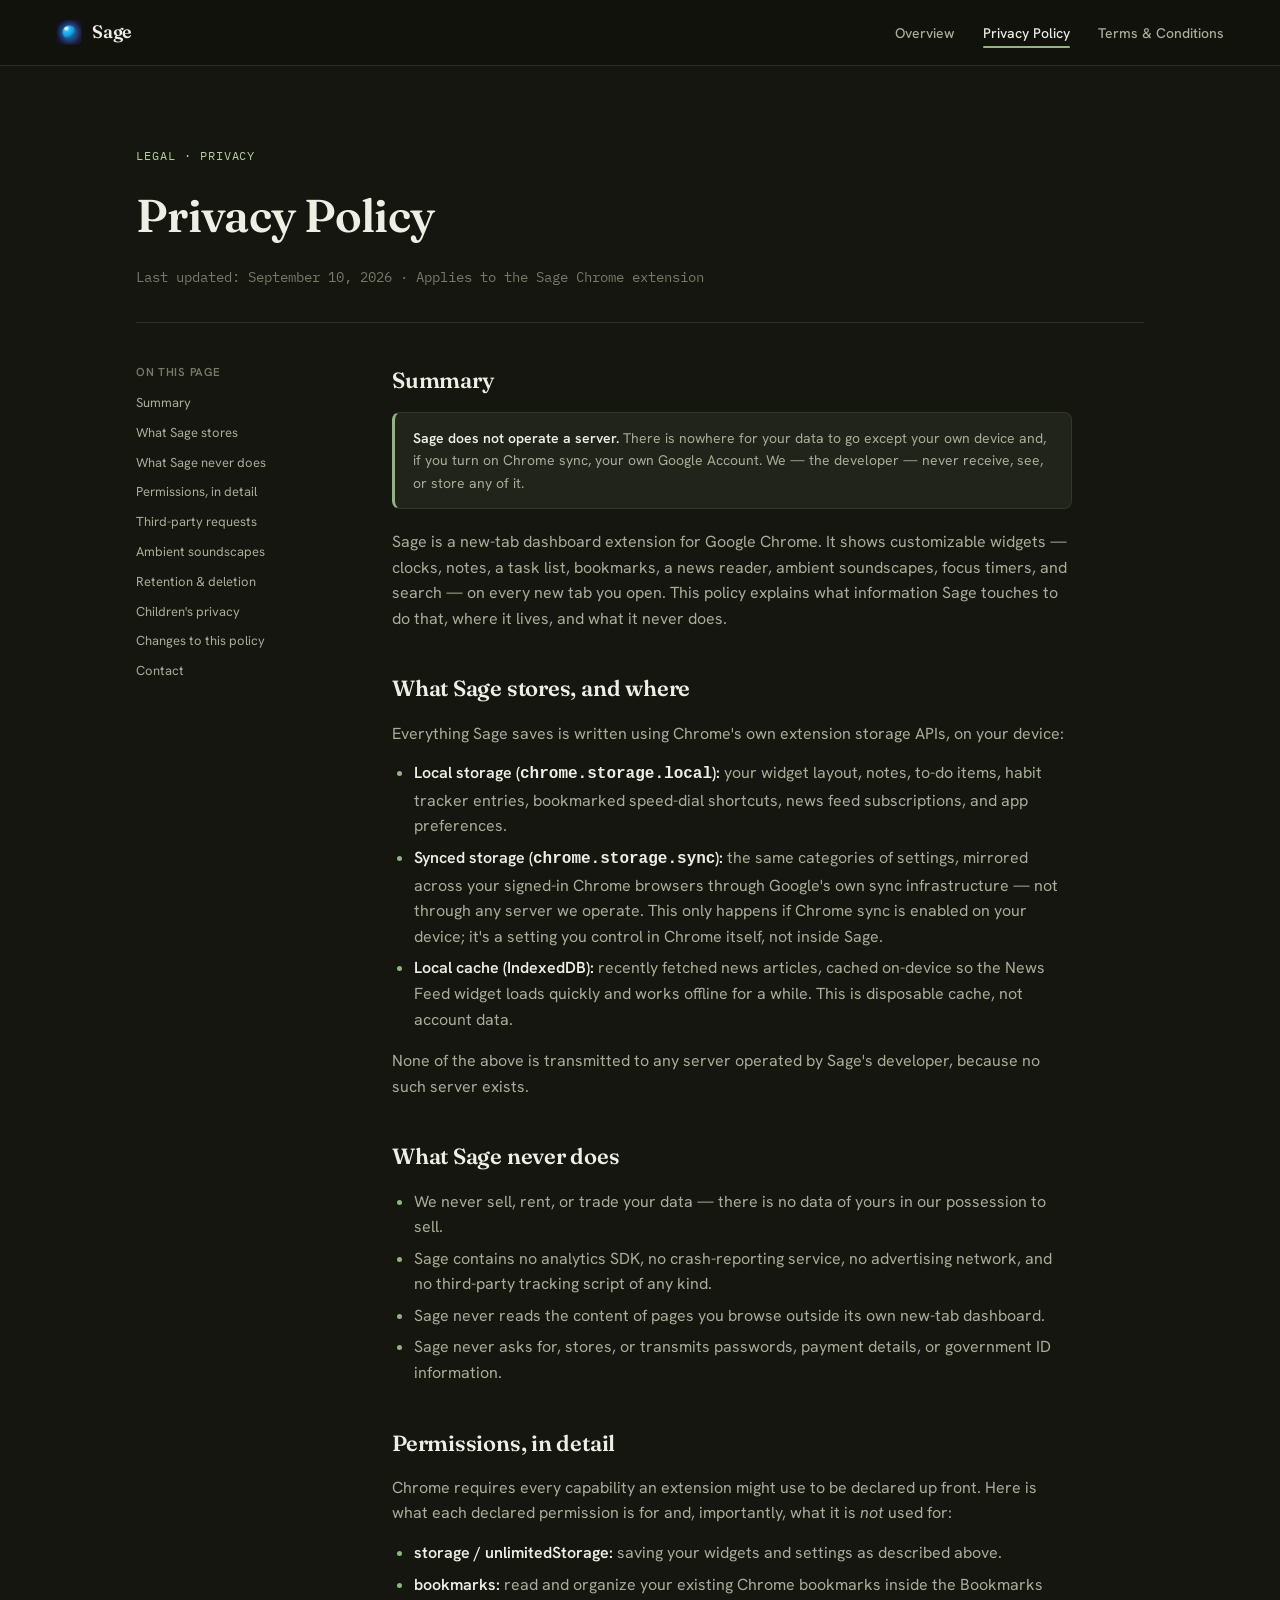
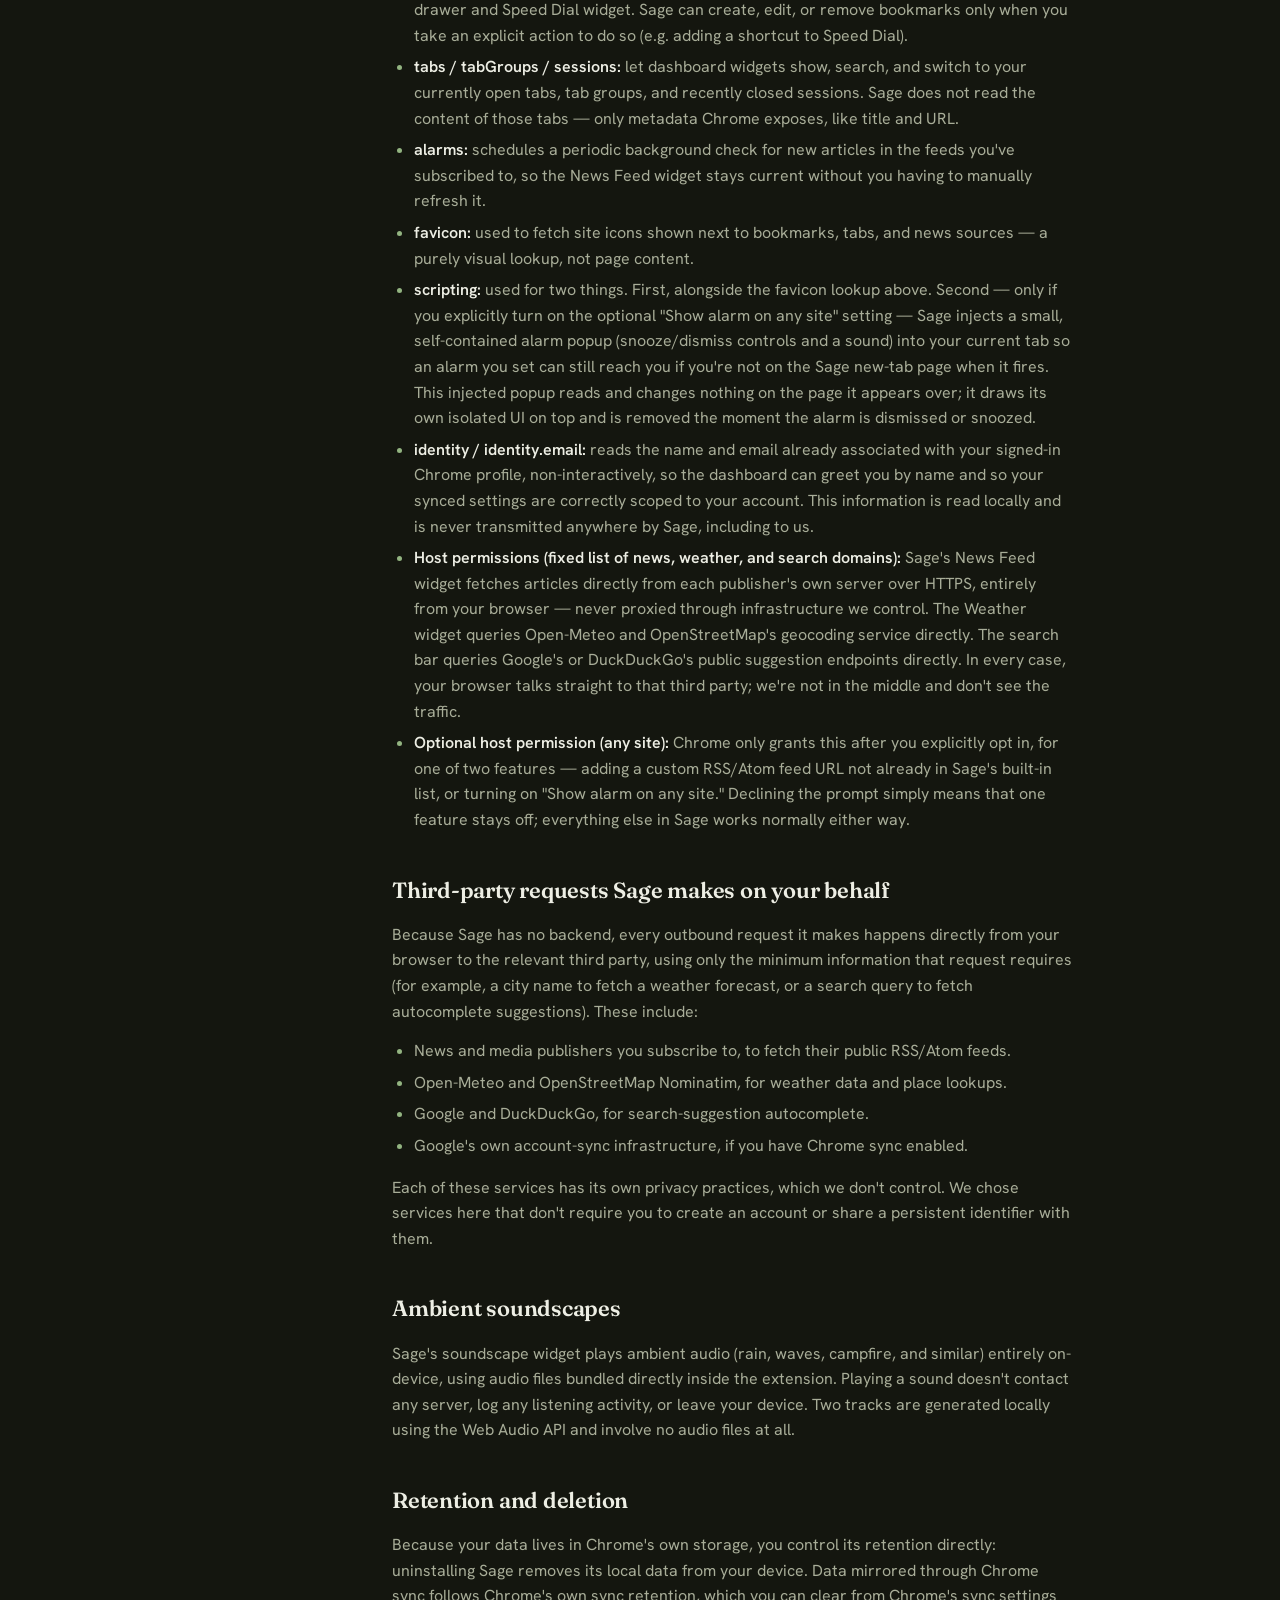
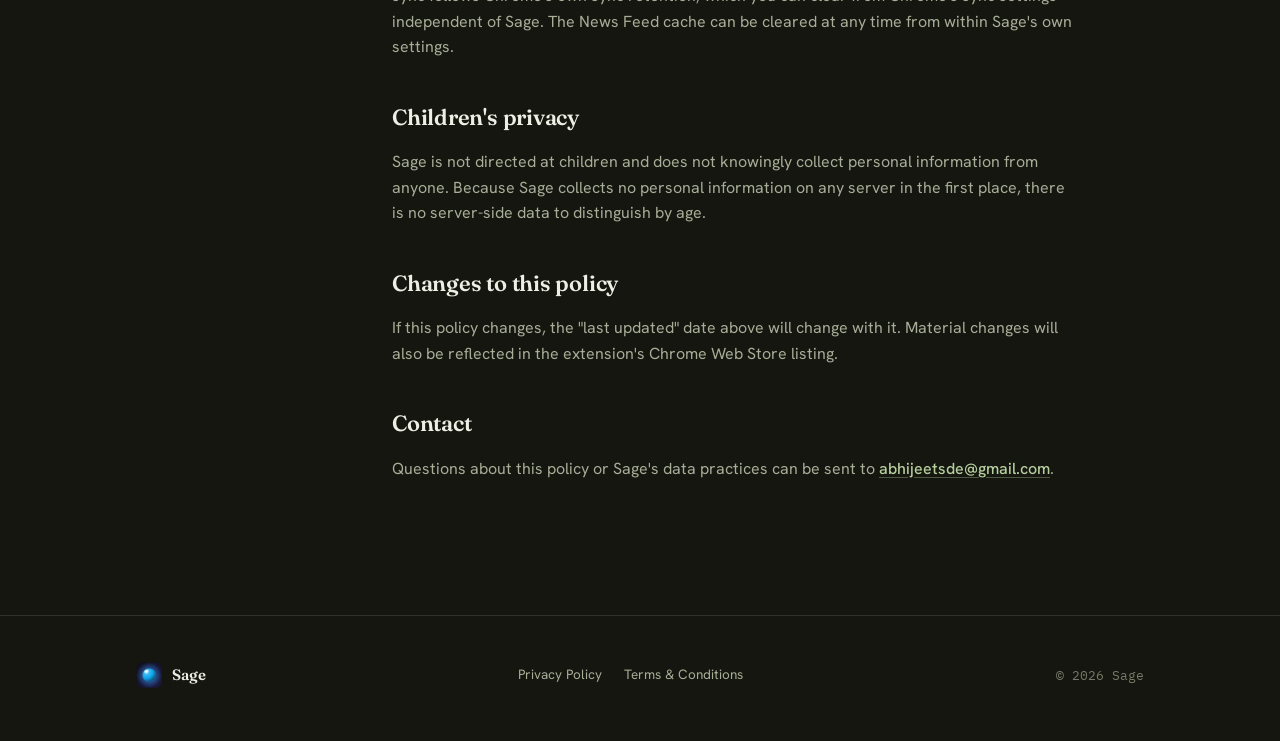
==== privacy-policy.html @ 886a5a94 "docs: finalize privacy policy, terms of service, and GitHub Pages deployment" ====
<!doctype html>
<html lang="en">
<head>
  <meta charset="UTF-8" />
  <meta name="viewport" content="width=device-width, initial-scale=1.0" />
  <title>Privacy Policy — Sage</title>
  <meta name="description" content="How the Sage Chrome extension handles data: what it stores, what it never sends anywhere, and why each permission exists." />
  <link rel="icon" href="assets/sage-icon.png" />
  <link rel="preconnect" href="https://fonts.googleapis.com" />
  <link rel="preconnect" href="https://fonts.gstatic.com" crossorigin />
  <link href="https://fonts.googleapis.com/css2?family=Fraunces:ital,wght@0,400..700;1,400..500&family=Hanken+Grotesk:wght@400;500;600;700&family=IBM+Plex+Mono:wght@400;500&display=swap" rel="stylesheet" />
  <link rel="stylesheet" href="assets/style.css" />
</head>
<body>

  <nav class="site-nav">
    <a class="brand" href="index.html">
      <img src="assets/sage-icon.png" alt="" />
      <span>Sage</span>
    </a>
    <ul class="nav-links">
      <li><a href="index.html">Overview</a></li>
      <li><a href="privacy-policy.html" aria-current="page">Privacy Policy</a></li>
      <li><a href="terms.html">Terms &amp; Conditions</a></li>
    </ul>
  </nav>

  <div class="wrap">
    <div class="article-head">
      <p class="kicker">Legal · Privacy</p>
      <h1>Privacy Policy</h1>
      <p class="meta">Last updated: September 10, 2026 · Applies to the Sage Chrome extension</p>
    </div>

    <div class="article-layout">
      <nav class="toc" aria-label="Table of contents">
        <h4>On this page</h4>
        <ol>
          <li><a href="#summary">Summary</a></li>
          <li><a href="#what-we-store">What Sage stores</a></li>
          <li><a href="#what-we-never-do">What Sage never does</a></li>
          <li><a href="#permissions">Permissions, in detail</a></li>
          <li><a href="#third-parties">Third-party requests</a></li>
          <li><a href="#soundscapes">Ambient soundscapes</a></li>
          <li><a href="#retention">Retention &amp; deletion</a></li>
          <li><a href="#children">Children's privacy</a></li>
          <li><a href="#changes">Changes to this policy</a></li>
          <li><a href="#contact">Contact</a></li>
        </ol>
      </nav>

      <article class="prose">
        <h2 id="summary">Summary</h2>
        <div class="callout">
          <strong>Sage does not operate a server.</strong> There is nowhere for your data to go except your own device and, if you turn on Chrome sync, your own Google Account. We — the developer — never receive, see, or store any of it.
        </div>
        <p>
          Sage is a new-tab dashboard extension for Google Chrome. It shows customizable
          widgets — clocks, notes, a task list, bookmarks, a news reader, ambient
          soundscapes, focus timers, and search — on every new tab you open. This
          policy explains what information Sage touches to do that, where it lives,
          and what it never does.
        </p>

        <h2 id="what-we-store">What Sage stores, and where</h2>
        <p>Everything Sage saves is written using Chrome's own extension storage APIs, on your device:</p>
        <ul>
          <li><strong>Local storage (<code>chrome.storage.local</code>):</strong> your widget layout, notes, to-do items, habit tracker entries, bookmarked speed-dial shortcuts, news feed subscriptions, and app preferences.</li>
          <li><strong>Synced storage (<code>chrome.storage.sync</code>):</strong> the same categories of settings, mirrored across your signed-in Chrome browsers through Google's own sync infrastructure — not through any server we operate. This only happens if Chrome sync is enabled on your device; it's a setting you control in Chrome itself, not inside Sage.</li>
          <li><strong>Local cache (IndexedDB):</strong> recently fetched news articles, cached on-device so the News Feed widget loads quickly and works offline for a while. This is disposable cache, not account data.</li>
        </ul>
        <p>None of the above is transmitted to any server operated by Sage's developer, because no such server exists.</p>

        <h2 id="what-we-never-do">What Sage never does</h2>
        <ul>
          <li>We never sell, rent, or trade your data — there is no data of yours in our possession to sell.</li>
          <li>Sage contains no analytics SDK, no crash-reporting service, no advertising network, and no third-party tracking script of any kind.</li>
          <li>Sage never reads the content of pages you browse outside its own new-tab dashboard.</li>
          <li>Sage never asks for, stores, or transmits passwords, payment details, or government ID information.</li>
        </ul>

        <h2 id="permissions">Permissions, in detail</h2>
        <p>Chrome requires every capability an extension might use to be declared up front. Here is what each declared permission is for and, importantly, what it is <em>not</em> used for:</p>
        <ul>
          <li><strong>storage / unlimitedStorage:</strong> saving your widgets and settings as described above.</li>
          <li><strong>bookmarks:</strong> read and organize your existing Chrome bookmarks inside the Bookmarks drawer and Speed Dial widget. Sage can create, edit, or remove bookmarks only when you take an explicit action to do so (e.g. adding a shortcut to Speed Dial).</li>
          <li><strong>tabs / tabGroups / sessions:</strong> let dashboard widgets show, search, and switch to your currently open tabs, tab groups, and recently closed sessions. Sage does not read the content of those tabs — only metadata Chrome exposes, like title and URL.</li>
          <li><strong>alarms:</strong> schedules a periodic background check for new articles in the feeds you've subscribed to, so the News Feed widget stays current without you having to manually refresh it.</li>
          <li><strong>favicon:</strong> used to fetch site icons shown next to bookmarks, tabs, and news sources — a purely visual lookup, not page content.</li>
          <li><strong>scripting:</strong> used for two things. First, alongside the favicon lookup above. Second — only if you explicitly turn on the optional "Show alarm on any site" setting — Sage injects a small, self-contained alarm popup (snooze/dismiss controls and a sound) into your current tab so an alarm you set can still reach you if you're not on the Sage new-tab page when it fires. This injected popup reads and changes nothing on the page it appears over; it draws its own isolated UI on top and is removed the moment the alarm is dismissed or snoozed.</li>
          <li>
            <strong>identity / identity.email:</strong> reads the name and email already associated with your signed-in Chrome profile, non-interactively, so the dashboard can greet you by name and so your synced settings are correctly scoped to your account. This information is read locally and is never transmitted anywhere by Sage, including to us.
          </li>
          <li>
            <strong>Host permissions (fixed list of news, weather, and search domains):</strong> Sage's News Feed widget fetches articles directly from each publisher's own server over HTTPS, entirely from your browser — never proxied through infrastructure we control. The Weather widget queries Open-Meteo and OpenStreetMap's geocoding service directly. The search bar queries Google's or DuckDuckGo's public suggestion endpoints directly. In every case, your browser talks straight to that third party; we're not in the middle and don't see the traffic.
          </li>
          <li>
            <strong>Optional host permission (any site):</strong> Chrome only grants this after you explicitly opt in, for one of two features — adding a custom RSS/Atom feed URL not already in Sage's built-in list, or turning on "Show alarm on any site." Declining the prompt simply means that one feature stays off; everything else in Sage works normally either way.
          </li>
        </ul>

        <h2 id="third-parties">Third-party requests Sage makes on your behalf</h2>
        <p>Because Sage has no backend, every outbound request it makes happens directly from your browser to the relevant third party, using only the minimum information that request requires (for example, a city name to fetch a weather forecast, or a search query to fetch autocomplete suggestions). These include:</p>
        <ul>
          <li>News and media publishers you subscribe to, to fetch their public RSS/Atom feeds.</li>
          <li>Open-Meteo and OpenStreetMap Nominatim, for weather data and place lookups.</li>
          <li>Google and DuckDuckGo, for search-suggestion autocomplete.</li>
          <li>Google's own account-sync infrastructure, if you have Chrome sync enabled.</li>
        </ul>
        <p>Each of these services has its own privacy practices, which we don't control. We chose services here that don't require you to create an account or share a persistent identifier with them.</p>

        <h2 id="soundscapes">Ambient soundscapes</h2>
        <p>
          Sage's soundscape widget plays ambient audio (rain, waves, campfire, and similar) entirely on-device, using audio files bundled directly inside the extension. Playing a sound doesn't contact any server, log any listening activity, or leave your device. Two tracks are generated locally using the Web Audio API and involve no audio files at all.
        </p>

        <h2 id="retention">Retention and deletion</h2>
        <p>
          Because your data lives in Chrome's own storage, you control its retention directly: uninstalling Sage removes its local data from your device. Data mirrored through Chrome sync follows Chrome's own sync retention, which you can clear from Chrome's sync settings independent of Sage. The News Feed cache can be cleared at any time from within Sage's own settings.
        </p>

        <h2 id="children">Children's privacy</h2>
        <p>
          Sage is not directed at children and does not knowingly collect personal information from anyone. Because Sage collects no personal information on any server in the first place, there is no server-side data to distinguish by age.
        </p>

        <h2 id="changes">Changes to this policy</h2>
        <p>
          If this policy changes, the "last updated" date above will change with it. Material changes will also be reflected in the extension's Chrome Web Store listing.
        </p>

        <h2 id="contact">Contact</h2>
        <p>
          Questions about this policy or Sage's data practices can be sent to
          <a href="mailto:abhijeetsde@gmail.com">abhijeetsde@gmail.com</a>.
        </p>
      </article>
    </div>
  </div>

  <footer>
    <div class="wrap footer-inner">
      <a class="brand" href="index.html">
        <img src="assets/sage-icon.png" alt="" />
        <span>Sage</span>
      </a>
      <ul class="foot-links">
        <li><a href="privacy-policy.html">Privacy Policy</a></li>
        <li><a href="terms.html">Terms &amp; Conditions</a></li>
      </ul>
      <p class="copyright">© 2026 Sage</p>
    </div>
  </footer>
</body>
</html>
---- assets/style.css ----
/* ============================================================
   Sage — public site (policy pages + landing)
   Palette is literal: sage green against a warm, near-black
   ground. Everything else is derived from these tokens.
   ============================================================ */

:root {
  --bg: #14160f;
  --bg-raised: #1b1e15;
  --surface: #20241a;
  --surface-border: rgba(232, 236, 220, 0.09);
  --hairline: rgba(232, 236, 220, 0.12);

  --text: #edeee4;
  --text-dim: #a8ad98;
  --text-faint: #767a68;

  --sage: #93b481;
  --sage-strong: #b7cf9f;
  --sage-deep: #5f7d51;
  --sage-glow: rgba(147, 180, 129, 0.28);

  --radius-sm: 8px;
  --radius-md: 14px;
  --radius-lg: 22px;

  --font-display: "Fraunces", "Iowan Old Style", ui-serif, Georgia, serif;
  --font-body: "Hanken Grotesk", "Segoe UI", system-ui, -apple-system, sans-serif;
  --font-mono: "IBM Plex Mono", ui-monospace, "SFMono-Regular", Menlo, monospace;

  color-scheme: dark;
}

* {
  box-sizing: border-box;
}

html {
  scroll-behavior: smooth;
}

@media (prefers-reduced-motion: reduce) {
  html {
    scroll-behavior: auto;
  }
  *,
  *::before,
  *::after {
    animation-duration: 0.001ms !important;
    animation-iteration-count: 1 !important;
    transition-duration: 0.001ms !important;
  }
}

body {
  margin: 0;
  background: var(--bg);
  color: var(--text);
  font-family: var(--font-body);
  font-size: 16px;
  line-height: 1.6;
  -webkit-font-smoothing: antialiased;
}

::selection {
  background: var(--sage-glow);
  color: var(--text);
}

a {
  color: var(--sage-strong);
  text-decoration-color: rgba(183, 207, 159, 0.35);
  text-underline-offset: 3px;
}
a:hover {
  color: var(--sage-strong);
  text-decoration-color: var(--sage-strong);
}
a:focus-visible,
button:focus-visible {
  outline: 2px solid var(--sage);
  outline-offset: 3px;
  border-radius: 4px;
}

img {
  max-width: 100%;
}

/* ---------- layout shell ---------- */

.wrap {
  max-width: 1120px;
  margin: 0 auto;
  padding: 0 clamp(20px, 5vw, 56px);
}

.site-nav {
  position: sticky;
  top: 0;
  z-index: 40;
  display: flex;
  align-items: center;
  justify-content: space-between;
  padding: 18px clamp(20px, 5vw, 56px);
  background: rgba(17, 19, 13, 0.94);
  backdrop-filter: blur(14px);
  -webkit-backdrop-filter: blur(14px);
  border-bottom: 1px solid var(--hairline);
}

.brand {
  display: flex;
  align-items: center;
  gap: 10px;
  text-decoration: none;
  color: var(--text);
}
.brand img {
  width: 26px;
  height: 26px;
  border-radius: 7px;
  display: block;
}
.brand span {
  font-family: var(--font-display);
  font-weight: 600;
  font-size: 18px;
  letter-spacing: -0.01em;
}

.nav-links {
  display: flex;
  align-items: center;
  gap: clamp(14px, 3vw, 28px);
  list-style: none;
  margin: 0;
  padding: 0;
}
.nav-links a {
  color: var(--text-dim);
  font-size: 14px;
  font-weight: 500;
  text-decoration: none;
}
.nav-links a:hover,
.nav-links a[aria-current="page"] {
  color: var(--text);
}
.nav-links a[aria-current="page"] {
  position: relative;
}
.nav-links a[aria-current="page"]::after {
  content: "";
  position: absolute;
  left: 0;
  right: 0;
  bottom: -6px;
  height: 2px;
  background: var(--sage);
  border-radius: 2px;
}

/* ---------- hero ---------- */

.hero {
  position: relative;
  overflow: hidden;
  padding: clamp(64px, 12vw, 128px) 0 clamp(48px, 8vw, 88px);
  text-align: center;
}

#hero-canvas {
  position: absolute;
  inset: 0;
  width: 100%;
  height: 100%;
  z-index: 0;
  opacity: 0.8;
}

.hero-content {
  position: relative;
  z-index: 1;
}

.eyebrow {
  display: inline-flex;
  align-items: center;
  gap: 8px;
  font-family: var(--font-mono);
  font-size: 12px;
  letter-spacing: 0.08em;
  text-transform: uppercase;
  color: var(--sage-strong);
  background: rgba(147, 180, 129, 0.1);
  border: 1px solid rgba(147, 180, 129, 0.25);
  padding: 6px 14px;
  border-radius: 999px;
  margin-bottom: 28px;
}

.hero h1 {
  font-family: var(--font-display);
  font-weight: 600;
  font-size: clamp(38px, 6vw, 64px);
  line-height: 1.06;
  letter-spacing: -0.015em;
  margin: 0 0 20px;
  text-wrap: balance;
}
.hero h1 em {
  font-style: italic;
  font-weight: 400;
  color: var(--sage-strong);
}

.hero p.lede {
  max-width: 560px;
  margin: 0 auto 36px;
  color: var(--text-dim);
  font-size: clamp(16px, 2vw, 19px);
  text-wrap: balance;
}

.hero-actions {
  display: flex;
  align-items: center;
  justify-content: center;
  gap: 12px;
  flex-wrap: wrap;
}

.btn {
  display: inline-flex;
  align-items: center;
  gap: 8px;
  padding: 12px 22px;
  border-radius: 999px;
  font-size: 14.5px;
  font-weight: 600;
  text-decoration: none;
  border: 1px solid transparent;
  cursor: pointer;
  transition: transform 0.15s cubic-bezier(0.2, 0, 0, 1), background 0.15s ease, border-color 0.15s ease;
}
.btn:active {
  transform: scale(0.96);
}
.btn-primary {
  background: var(--sage);
  color: #131a0e;
  box-shadow: 0 0 0 1px rgba(147, 180, 129, 0.4), 0 12px 28px -12px var(--sage-glow);
}
.btn-primary:hover {
  background: var(--sage-strong);
}
.btn-ghost {
  background: rgba(237, 238, 228, 0.04);
  border-color: var(--surface-border);
  color: var(--text);
}
.btn-ghost:hover {
  background: rgba(237, 238, 228, 0.08);
  border-color: var(--hairline);
}

/* ---------- data-practices strip ---------- */

.practice-grid {
  display: grid;
  grid-template-columns: repeat(3, 1fr);
  gap: 1px;
  background: var(--hairline);
  border: 1px solid var(--hairline);
  border-radius: var(--radius-lg);
  overflow: hidden;
  margin: 0 0 clamp(56px, 8vw, 96px);
}
@media (max-width: 720px) {
  .practice-grid {
    grid-template-columns: 1fr;
  }
}
.practice-cell {
  background: var(--bg-raised);
  padding: 26px 24px;
}
.practice-cell .glyph {
  width: 34px;
  height: 34px;
  border-radius: 10px;
  background: rgba(147, 180, 129, 0.12);
  color: var(--sage-strong);
  display: flex;
  align-items: center;
  justify-content: center;
  margin-bottom: 16px;
}
.practice-cell h3 {
  font-family: var(--font-display);
  font-weight: 600;
  font-size: 17px;
  margin: 0 0 6px;
}
.practice-cell p {
  margin: 0;
  color: var(--text-dim);
  font-size: 13.5px;
  line-height: 1.55;
}

/* ---------- section shell (index sections) ---------- */

.section {
  padding: clamp(40px, 6vw, 72px) 0;
  border-top: 1px solid var(--hairline);
}
.section-head {
  max-width: 620px;
  margin: 0 0 32px;
}
.section-head .kicker {
  font-family: var(--font-mono);
  font-size: 12px;
  letter-spacing: 0.08em;
  text-transform: uppercase;
  color: var(--text-faint);
  margin: 0 0 10px;
}
.section-head h2 {
  font-family: var(--font-display);
  font-weight: 600;
  font-size: clamp(24px, 3.4vw, 32px);
  margin: 0 0 10px;
  letter-spacing: -0.01em;
}
.section-head p {
  color: var(--text-dim);
  margin: 0;
}

.perm-list {
  display: grid;
  gap: 1px;
  background: var(--hairline);
  border: 1px solid var(--hairline);
  border-radius: var(--radius-md);
  overflow: hidden;
}
.perm-row {
  background: var(--surface);
  padding: 16px 20px;
  display: grid;
  grid-template-columns: 160px 1fr;
  gap: 18px;
  align-items: baseline;
}
@media (max-width: 640px) {
  .perm-row {
    grid-template-columns: 1fr;
    gap: 4px;
  }
}
.perm-row code {
  font-family: var(--font-mono);
  font-size: 12.5px;
  color: var(--sage-strong);
}
.perm-row p {
  margin: 0;
  color: var(--text-dim);
  font-size: 14px;
  line-height: 1.55;
}

/* ---------- article (policy pages) ---------- */

.article-head {
  padding: clamp(48px, 8vw, 80px) 0 20px;
  border-bottom: 1px solid var(--hairline);
  margin-bottom: 40px;
}
.article-head .kicker {
  font-family: var(--font-mono);
  font-size: 12px;
  letter-spacing: 0.08em;
  text-transform: uppercase;
  color: var(--sage-strong);
  margin: 0 0 14px;
}
.article-head h1 {
  font-family: var(--font-display);
  font-weight: 600;
  font-size: clamp(32px, 5vw, 46px);
  letter-spacing: -0.015em;
  margin: 0 0 14px;
  text-wrap: balance;
}
.article-head .meta {
  color: var(--text-faint);
  font-size: 13.5px;
  font-family: var(--font-mono);
}

.article-layout {
  display: grid;
  grid-template-columns: 200px minmax(0, 680px);
  gap: 56px;
  padding-bottom: clamp(64px, 10vw, 120px);
}
@media (max-width: 860px) {
  .article-layout {
    grid-template-columns: 1fr;
    gap: 28px;
  }
}

.toc {
  position: sticky;
  top: 90px;
  align-self: start;
  font-size: 13px;
}
.toc h4 {
  margin: 0 0 12px;
  color: var(--text-faint);
  font-size: 11.5px;
  letter-spacing: 0.06em;
  text-transform: uppercase;
  font-weight: 600;
}
.toc ol {
  list-style: none;
  margin: 0;
  padding: 0;
  display: flex;
  flex-direction: column;
  gap: 9px;
}
.toc a {
  color: var(--text-dim);
  text-decoration: none;
}
.toc a:hover {
  color: var(--text);
}

article.prose h2 {
  font-family: var(--font-display);
  font-weight: 600;
  font-size: 22px;
  margin: 40px 0 14px;
  letter-spacing: -0.01em;
  scroll-margin-top: 90px;
}
article.prose h2:first-child {
  margin-top: 0;
}
article.prose h3 {
  font-size: 16px;
  font-weight: 700;
  margin: 24px 0 8px;
  color: var(--text);
}
article.prose p {
  color: var(--text-dim);
  margin: 0 0 14px;
}
article.prose ul,
article.prose ol {
  color: var(--text-dim);
  margin: 0 0 16px;
  padding-left: 22px;
}
article.prose li {
  margin-bottom: 6px;
}
article.prose li::marker {
  color: var(--sage);
}
article.prose strong {
  color: var(--text);
  font-weight: 600;
}
article.prose a {
  font-weight: 500;
}
.placeholder {
  background: rgba(233, 179, 108, 0.1);
  border: 1px dashed rgba(233, 179, 108, 0.45);
  color: #e9b36c;
  padding: 1px 6px;
  border-radius: 5px;
  font-family: var(--font-mono);
  font-size: 0.86em;
  white-space: nowrap;
}
.callout {
  background: var(--surface);
  border: 1px solid var(--surface-border);
  border-left: 3px solid var(--sage);
  border-radius: var(--radius-sm);
  padding: 14px 18px;
  margin: 0 0 20px;
  color: var(--text-dim);
  font-size: 14px;
}
.callout strong {
  color: var(--text);
}

/* ---------- footer ---------- */

footer {
  border-top: 1px solid var(--hairline);
  padding: 36px 0 48px;
}
.footer-inner {
  display: flex;
  align-items: center;
  justify-content: space-between;
  flex-wrap: wrap;
  gap: 16px;
}
.footer-inner .brand span {
  font-size: 15px;
}
footer .foot-links {
  display: flex;
  gap: 22px;
  list-style: none;
  margin: 0;
  padding: 0;
  font-size: 13.5px;
}
footer .foot-links a {
  color: var(--text-dim);
  text-decoration: none;
}
footer .foot-links a:hover {
  color: var(--text);
}
footer .copyright {
  color: var(--text-faint);
  font-size: 12.5px;
  font-family: var(--font-mono);
}
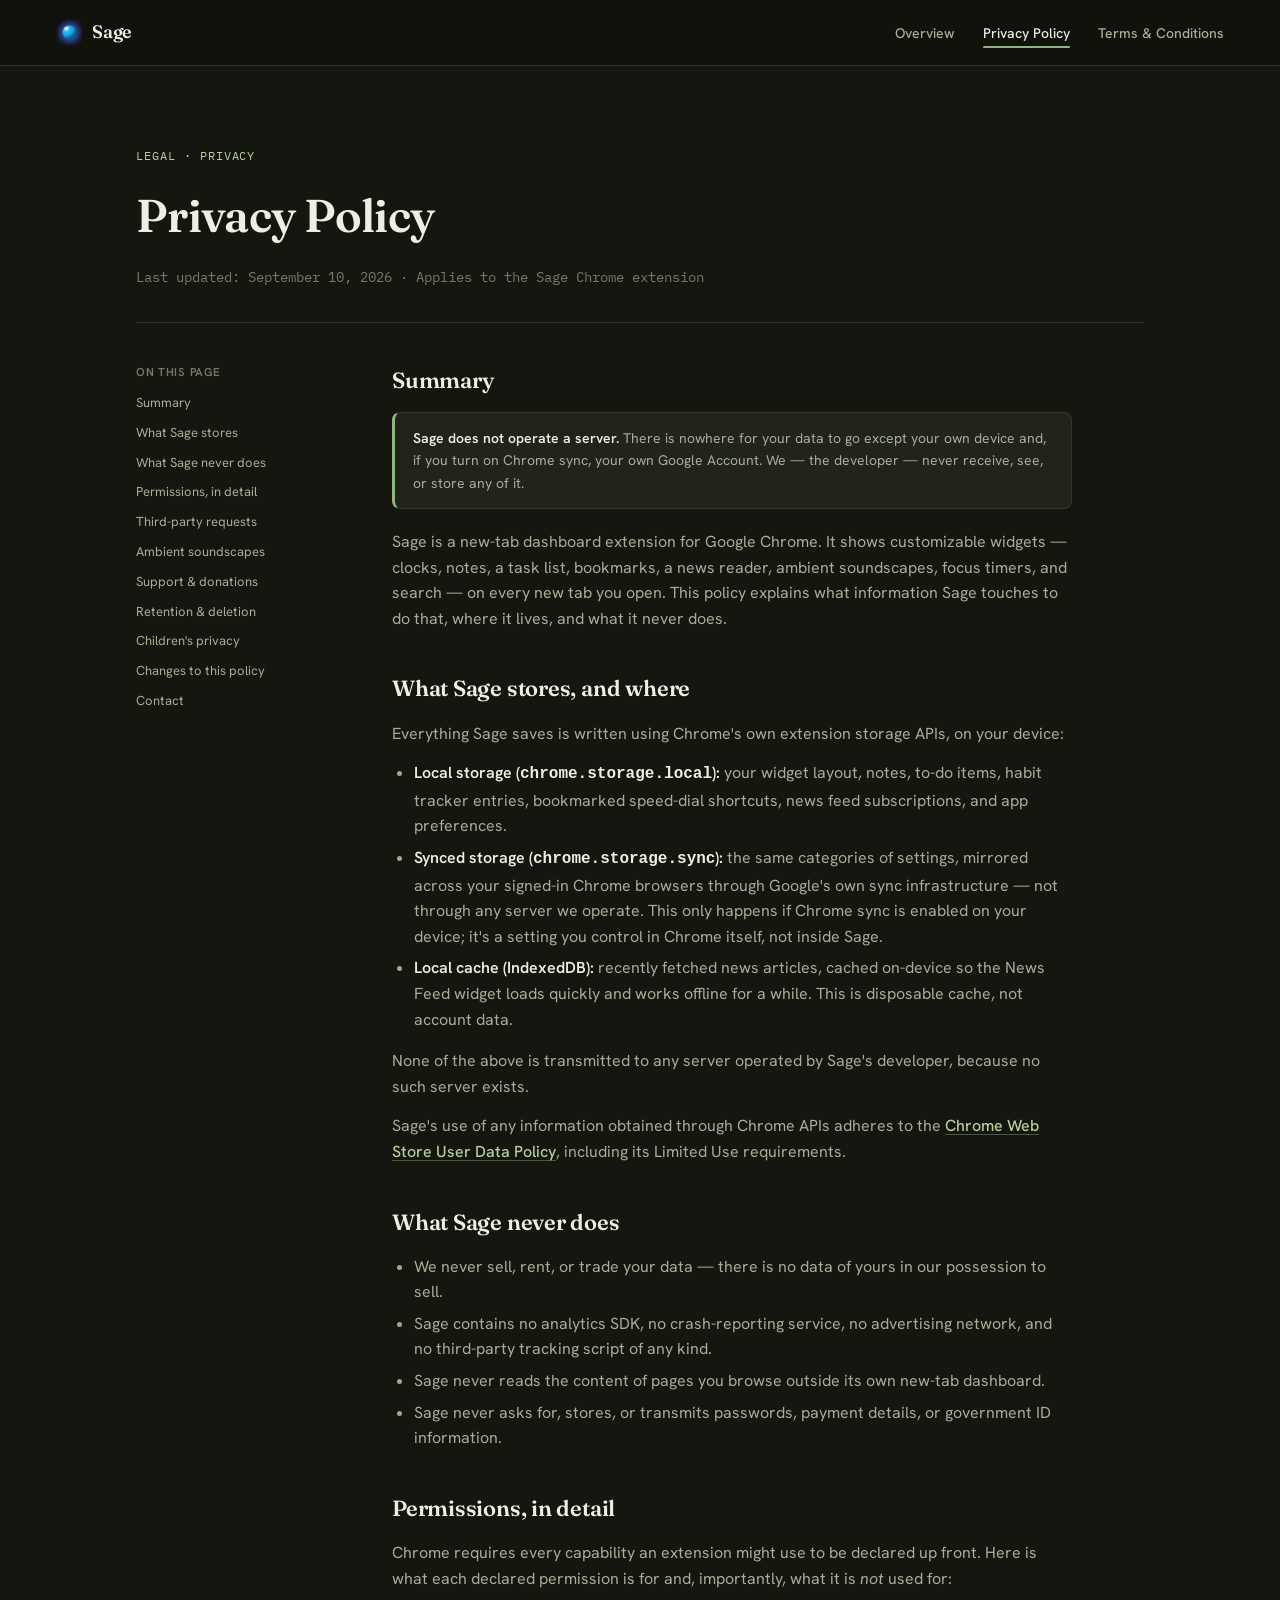
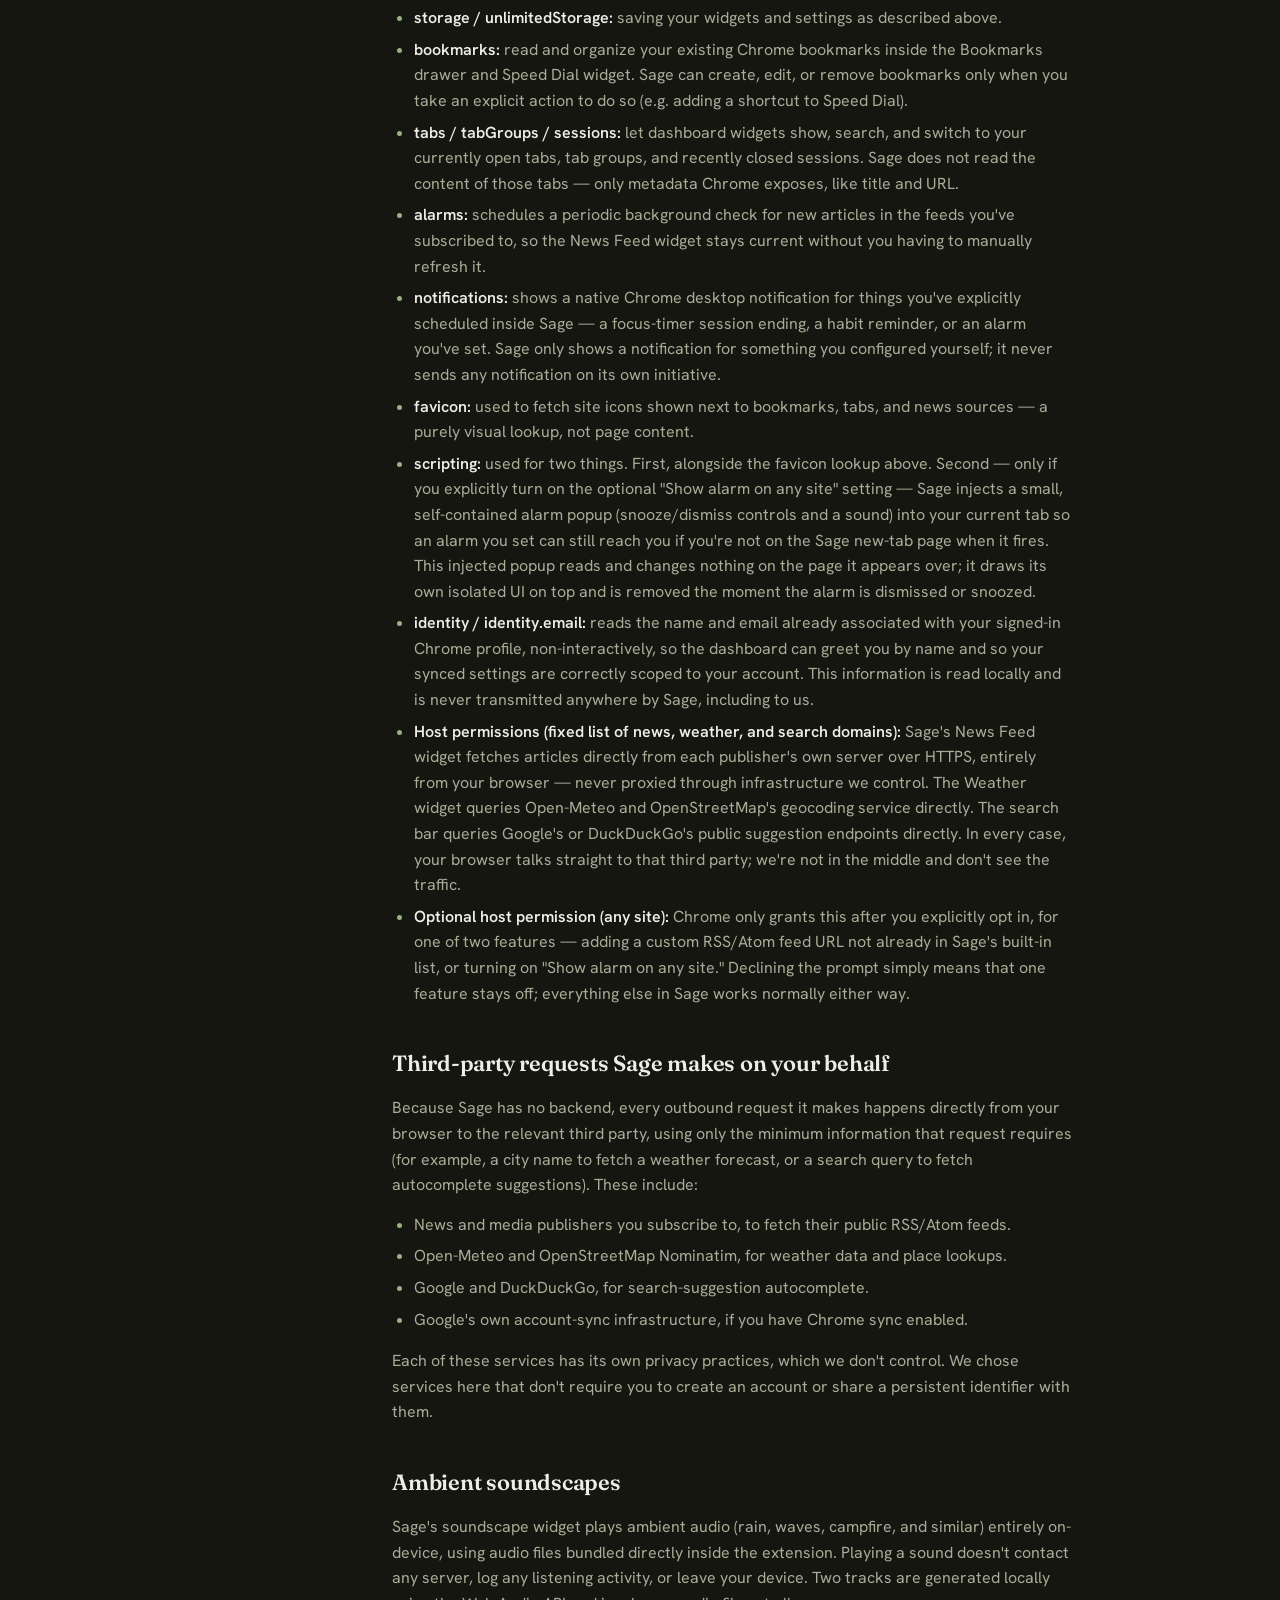
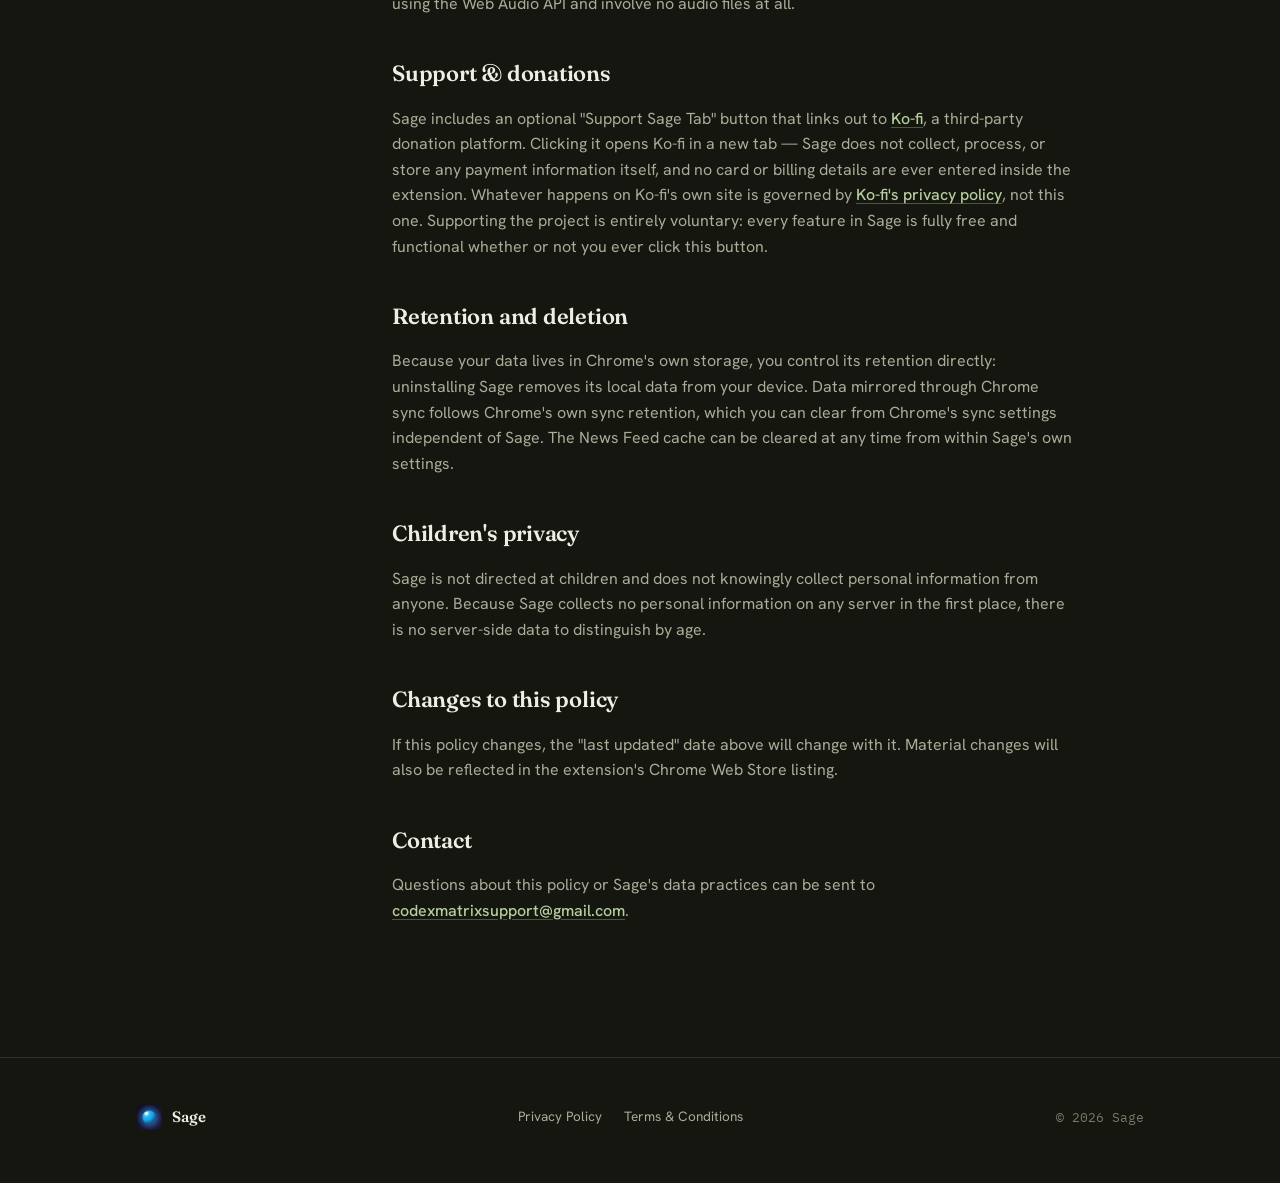
==== commit 35f50c5e: "Update support contact to codexmatrixsupport and add support section" ====
--- a/privacy-policy.html
+++ b/privacy-policy.html
@@ -42,6 +42,7 @@
           <li><a href="#permissions">Permissions, in detail</a></li>
           <li><a href="#third-parties">Third-party requests</a></li>
           <li><a href="#soundscapes">Ambient soundscapes</a></li>
+          <li><a href="#support">Support &amp; donations</a></li>
           <li><a href="#retention">Retention &amp; deletion</a></li>
           <li><a href="#children">Children's privacy</a></li>
           <li><a href="#changes">Changes to this policy</a></li>
@@ -70,6 +71,7 @@
           <li><strong>Local cache (IndexedDB):</strong> recently fetched news articles, cached on-device so the News Feed widget loads quickly and works offline for a while. This is disposable cache, not account data.</li>
         </ul>
         <p>None of the above is transmitted to any server operated by Sage's developer, because no such server exists.</p>
+        <p>Sage's use of any information obtained through Chrome APIs adheres to the <a href="https://developer.chrome.com/docs/webstore/program-policies/limited-use">Chrome Web Store User Data Policy</a>, including its Limited Use requirements.</p>
 
         <h2 id="what-we-never-do">What Sage never does</h2>
         <ul>
@@ -86,6 +88,7 @@
           <li><strong>bookmarks:</strong> read and organize your existing Chrome bookmarks inside the Bookmarks drawer and Speed Dial widget. Sage can create, edit, or remove bookmarks only when you take an explicit action to do so (e.g. adding a shortcut to Speed Dial).</li>
           <li><strong>tabs / tabGroups / sessions:</strong> let dashboard widgets show, search, and switch to your currently open tabs, tab groups, and recently closed sessions. Sage does not read the content of those tabs — only metadata Chrome exposes, like title and URL.</li>
           <li><strong>alarms:</strong> schedules a periodic background check for new articles in the feeds you've subscribed to, so the News Feed widget stays current without you having to manually refresh it.</li>
+          <li><strong>notifications:</strong> shows a native Chrome desktop notification for things you've explicitly scheduled inside Sage — a focus-timer session ending, a habit reminder, or an alarm you've set. Sage only shows a notification for something you configured yourself; it never sends any notification on its own initiative.</li>
           <li><strong>favicon:</strong> used to fetch site icons shown next to bookmarks, tabs, and news sources — a purely visual lookup, not page content.</li>
           <li><strong>scripting:</strong> used for two things. First, alongside the favicon lookup above. Second — only if you explicitly turn on the optional "Show alarm on any site" setting — Sage injects a small, self-contained alarm popup (snooze/dismiss controls and a sound) into your current tab so an alarm you set can still reach you if you're not on the Sage new-tab page when it fires. This injected popup reads and changes nothing on the page it appears over; it draws its own isolated UI on top and is removed the moment the alarm is dismissed or snoozed.</li>
           <li>
@@ -114,6 +117,18 @@
           Sage's soundscape widget plays ambient audio (rain, waves, campfire, and similar) entirely on-device, using audio files bundled directly inside the extension. Playing a sound doesn't contact any server, log any listening activity, or leave your device. Two tracks are generated locally using the Web Audio API and involve no audio files at all.
         </p>
 
+        <h2 id="support">Support &amp; donations</h2>
+        <p>
+          Sage includes an optional "Support Sage Tab" button that links out to
+          <a href="https://ko-fi.com/codexmatrix" target="_blank" rel="noopener noreferrer">Ko-fi</a>,
+          a third-party donation platform. Clicking it opens Ko-fi in a new tab — Sage does not collect,
+          process, or store any payment information itself, and no card or billing details are ever
+          entered inside the extension. Whatever happens on Ko-fi's own site is governed by
+          <a href="https://more.ko-fi.com/privacy-policy" target="_blank" rel="noopener noreferrer">Ko-fi's privacy policy</a>,
+          not this one. Supporting the project is entirely voluntary: every feature in Sage is fully
+          free and functional whether or not you ever click this button.
+        </p>
+
         <h2 id="retention">Retention and deletion</h2>
         <p>
           Because your data lives in Chrome's own storage, you control its retention directly: uninstalling Sage removes its local data from your device. Data mirrored through Chrome sync follows Chrome's own sync retention, which you can clear from Chrome's sync settings independent of Sage. The News Feed cache can be cleared at any time from within Sage's own settings.
@@ -132,7 +147,7 @@
         <h2 id="contact">Contact</h2>
         <p>
           Questions about this policy or Sage's data practices can be sent to
-          <a href="mailto:abhijeetsde@gmail.com">abhijeetsde@gmail.com</a>.
+          <a href="mailto:codexmatrixsupport@gmail.com">codexmatrixsupport@gmail.com</a>.
         </p>
       </article>
     </div>
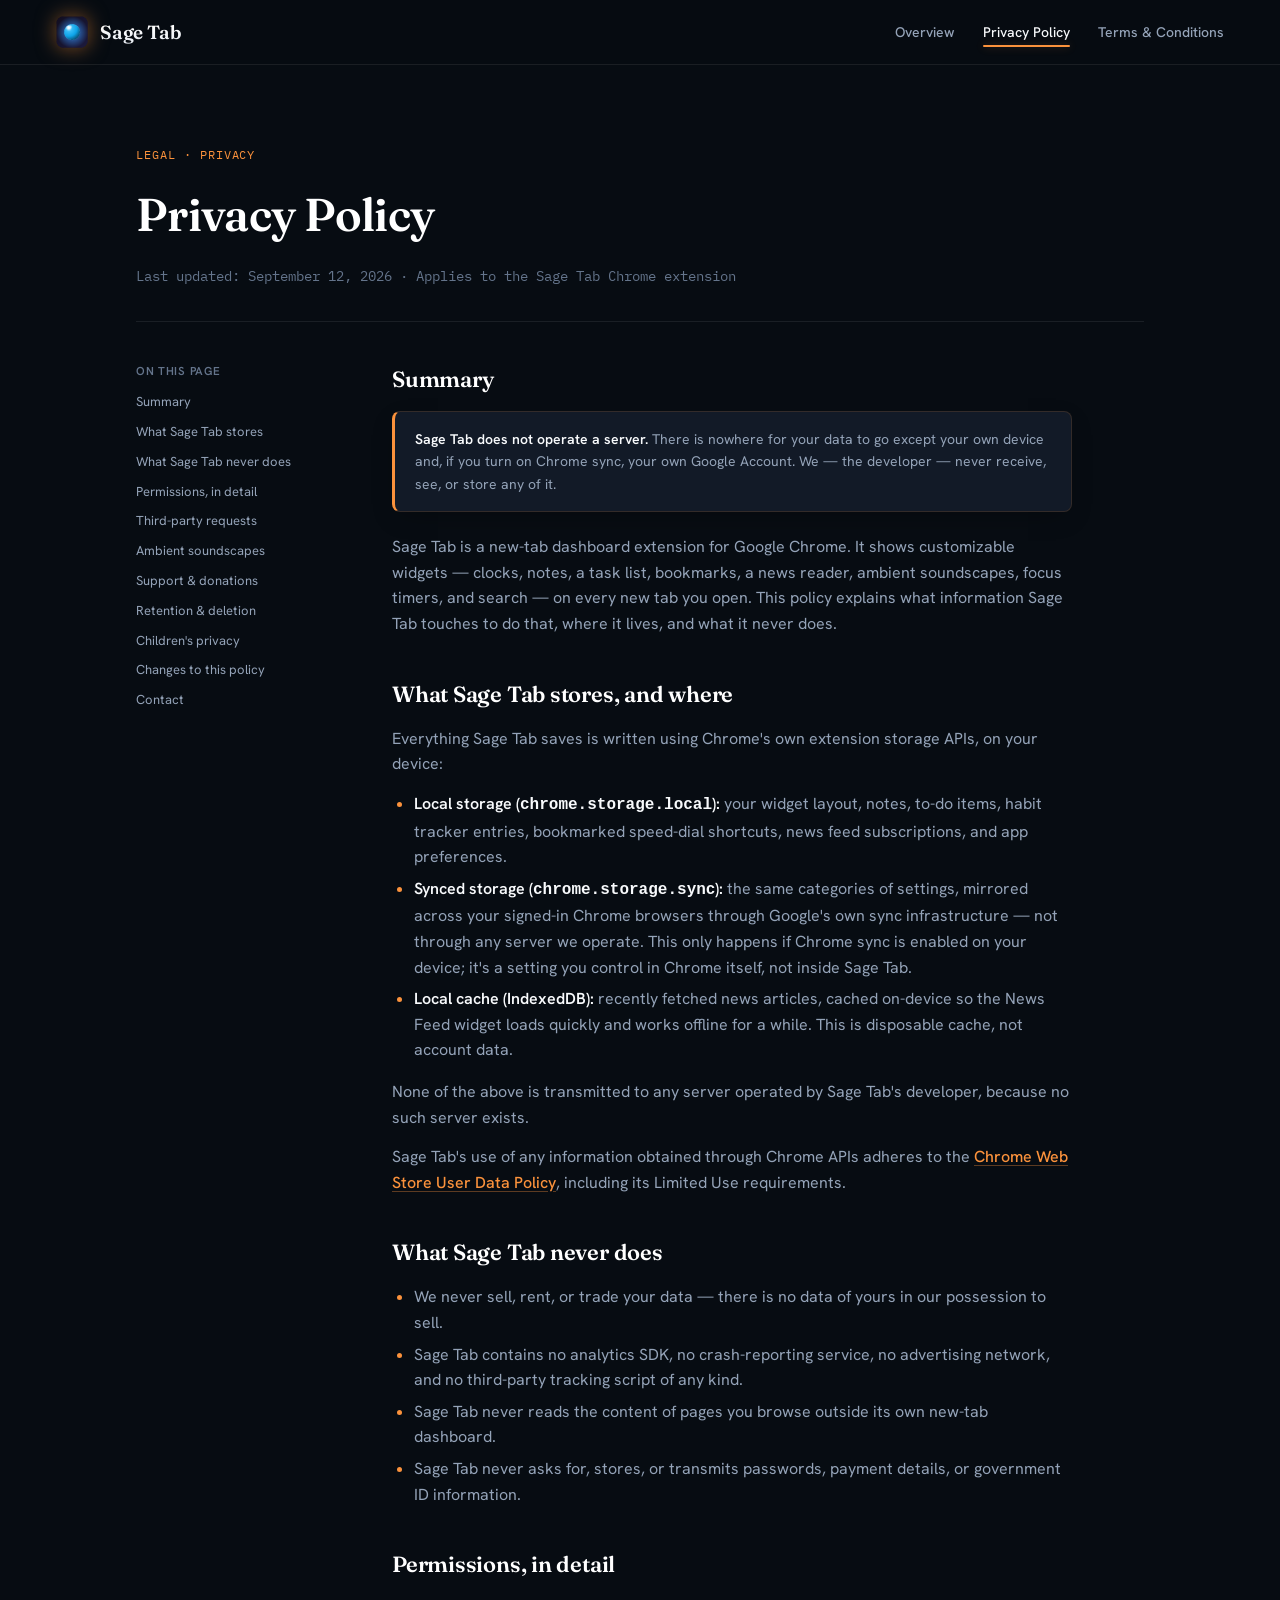
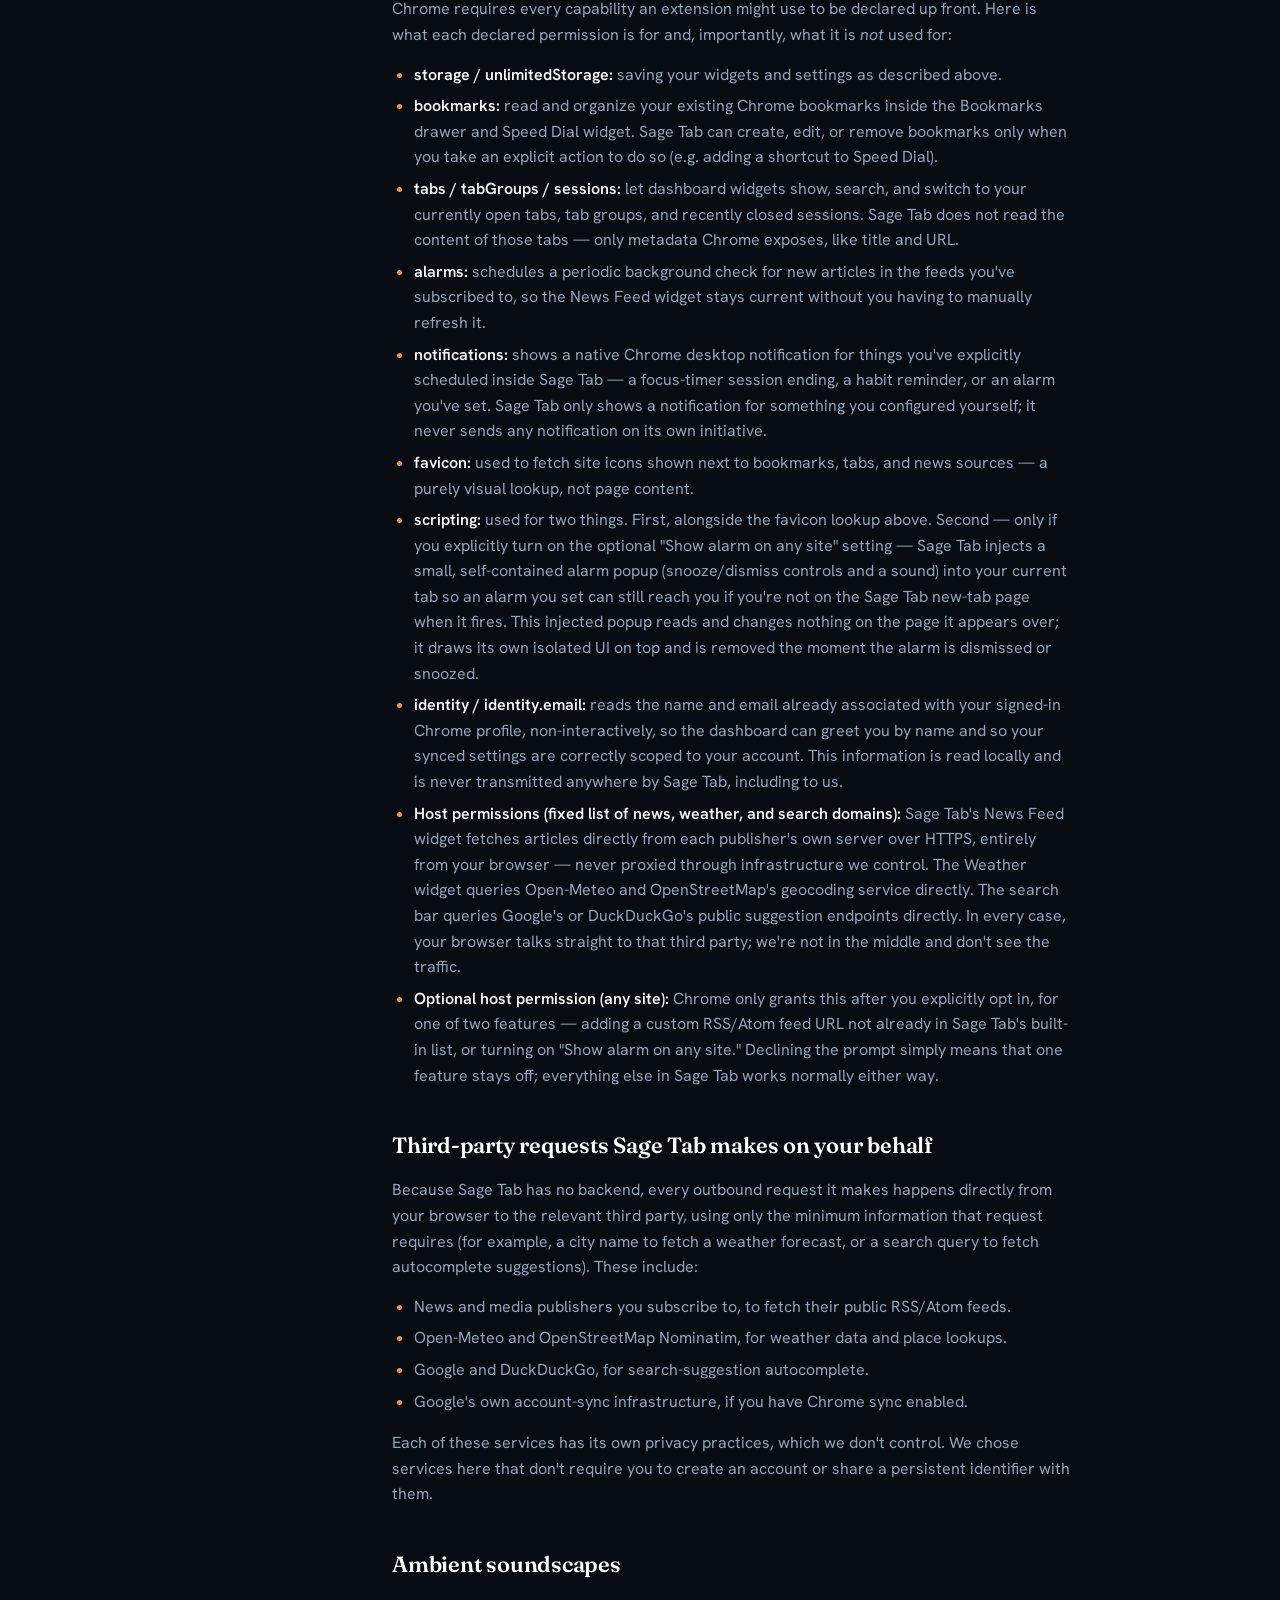
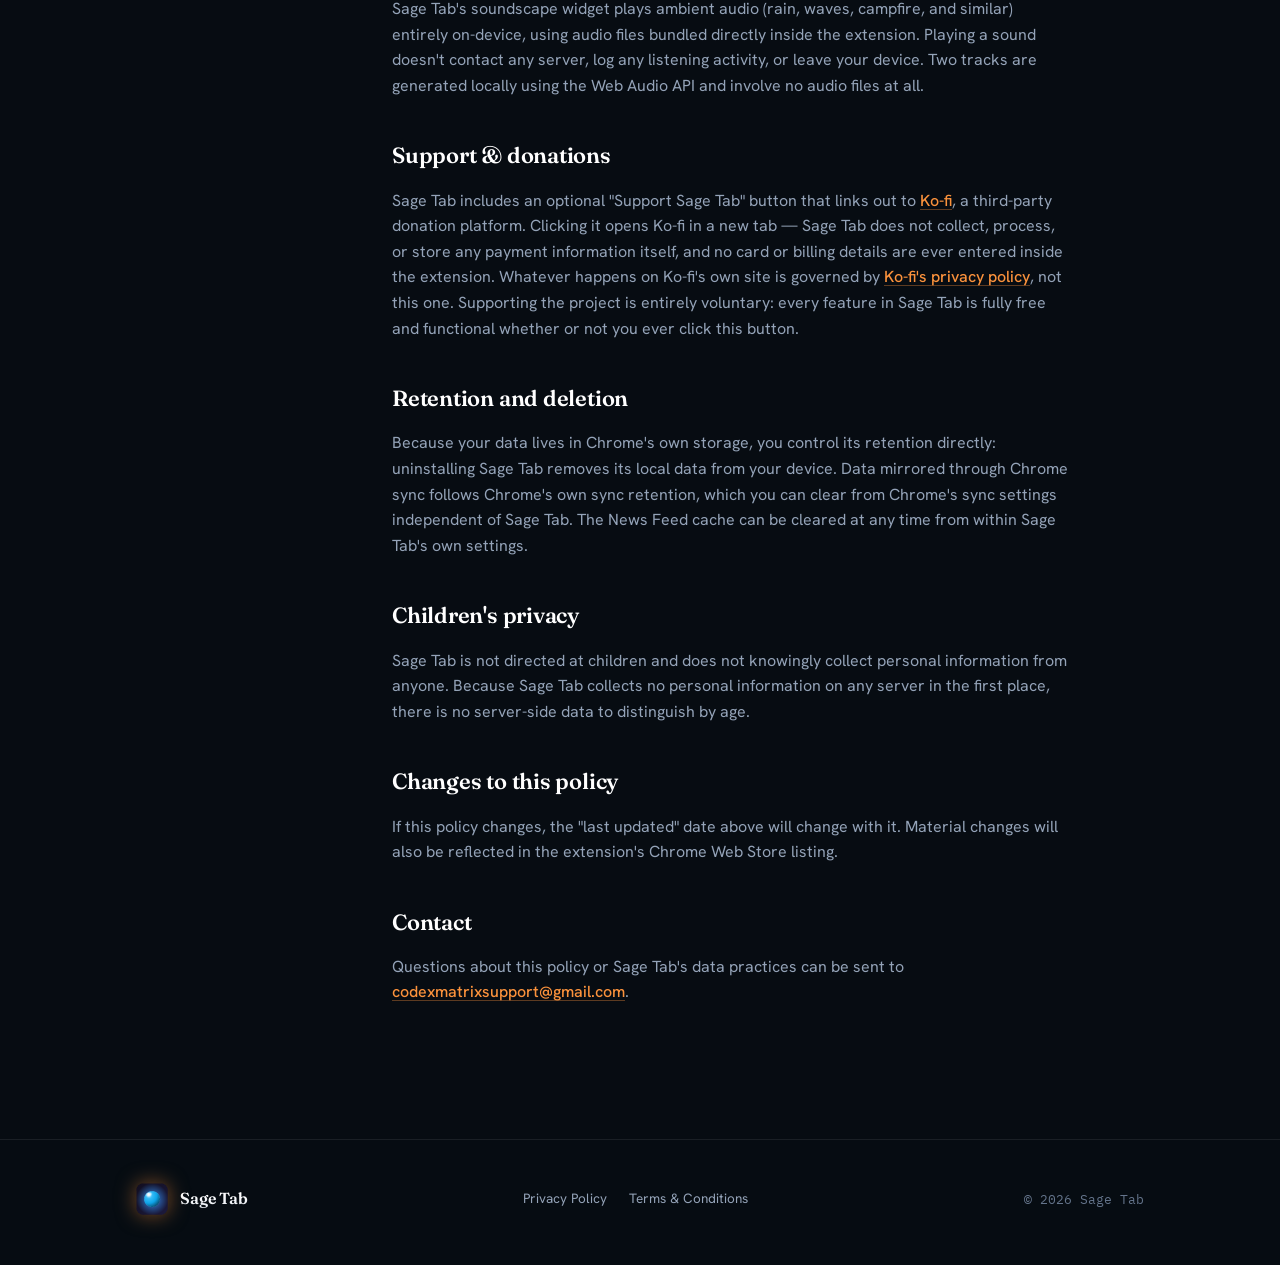
==== commit cecd5396: "Update branding to Sage Tab, add glowing hero Zen icon, and retheme to warm amber obsidian palette" ====
--- a/privacy-policy.html
+++ b/privacy-policy.html
@@ -3,8 +3,8 @@
 <head>
   <meta charset="UTF-8" />
   <meta name="viewport" content="width=device-width, initial-scale=1.0" />
-  <title>Privacy Policy — Sage</title>
-  <meta name="description" content="How the Sage Chrome extension handles data: what it stores, what it never sends anywhere, and why each permission exists." />
+  <title>Privacy Policy — Sage Tab</title>
+  <meta name="description" content="How the Sage Tab Chrome extension handles data: what it stores, what it never sends anywhere, and why each permission exists." />
   <link rel="icon" href="assets/sage-icon.png" />
   <link rel="preconnect" href="https://fonts.googleapis.com" />
   <link rel="preconnect" href="https://fonts.gstatic.com" crossorigin />
@@ -15,8 +15,8 @@
 
   <nav class="site-nav">
     <a class="brand" href="index.html">
-      <img src="assets/sage-icon.png" alt="" />
-      <span>Sage</span>
+      <img src="assets/sage-icon.png" alt="Sage Tab Logo" />
+      <span>Sage Tab</span>
     </a>
     <ul class="nav-links">
       <li><a href="index.html">Overview</a></li>
@@ -29,7 +29,7 @@
     <div class="article-head">
       <p class="kicker">Legal · Privacy</p>
       <h1>Privacy Policy</h1>
-      <p class="meta">Last updated: September 10, 2026 · Applies to the Sage Chrome extension</p>
+      <p class="meta">Last updated: September 12, 2026 · Applies to the Sage Tab Chrome extension</p>
     </div>
 
     <div class="article-layout">
@@ -37,8 +37,8 @@
         <h4>On this page</h4>
         <ol>
           <li><a href="#summary">Summary</a></li>
-          <li><a href="#what-we-store">What Sage stores</a></li>
-          <li><a href="#what-we-never-do">What Sage never does</a></li>
+          <li><a href="#what-we-store">What Sage Tab stores</a></li>
+          <li><a href="#what-we-never-do">What Sage Tab never does</a></li>
           <li><a href="#permissions">Permissions, in detail</a></li>
           <li><a href="#third-parties">Third-party requests</a></li>
           <li><a href="#soundscapes">Ambient soundscapes</a></li>
@@ -53,57 +53,57 @@
       <article class="prose">
         <h2 id="summary">Summary</h2>
         <div class="callout">
-          <strong>Sage does not operate a server.</strong> There is nowhere for your data to go except your own device and, if you turn on Chrome sync, your own Google Account. We — the developer — never receive, see, or store any of it.
+          <strong>Sage Tab does not operate a server.</strong> There is nowhere for your data to go except your own device and, if you turn on Chrome sync, your own Google Account. We — the developer — never receive, see, or store any of it.
         </div>
         <p>
-          Sage is a new-tab dashboard extension for Google Chrome. It shows customizable
+          Sage Tab is a new-tab dashboard extension for Google Chrome. It shows customizable
           widgets — clocks, notes, a task list, bookmarks, a news reader, ambient
           soundscapes, focus timers, and search — on every new tab you open. This
-          policy explains what information Sage touches to do that, where it lives,
+          policy explains what information Sage Tab touches to do that, where it lives,
           and what it never does.
         </p>
 
-        <h2 id="what-we-store">What Sage stores, and where</h2>
-        <p>Everything Sage saves is written using Chrome's own extension storage APIs, on your device:</p>
+        <h2 id="what-we-store">What Sage Tab stores, and where</h2>
+        <p>Everything Sage Tab saves is written using Chrome's own extension storage APIs, on your device:</p>
         <ul>
           <li><strong>Local storage (<code>chrome.storage.local</code>):</strong> your widget layout, notes, to-do items, habit tracker entries, bookmarked speed-dial shortcuts, news feed subscriptions, and app preferences.</li>
-          <li><strong>Synced storage (<code>chrome.storage.sync</code>):</strong> the same categories of settings, mirrored across your signed-in Chrome browsers through Google's own sync infrastructure — not through any server we operate. This only happens if Chrome sync is enabled on your device; it's a setting you control in Chrome itself, not inside Sage.</li>
+          <li><strong>Synced storage (<code>chrome.storage.sync</code>):</strong> the same categories of settings, mirrored across your signed-in Chrome browsers through Google's own sync infrastructure — not through any server we operate. This only happens if Chrome sync is enabled on your device; it's a setting you control in Chrome itself, not inside Sage Tab.</li>
           <li><strong>Local cache (IndexedDB):</strong> recently fetched news articles, cached on-device so the News Feed widget loads quickly and works offline for a while. This is disposable cache, not account data.</li>
         </ul>
-        <p>None of the above is transmitted to any server operated by Sage's developer, because no such server exists.</p>
-        <p>Sage's use of any information obtained through Chrome APIs adheres to the <a href="https://developer.chrome.com/docs/webstore/program-policies/limited-use">Chrome Web Store User Data Policy</a>, including its Limited Use requirements.</p>
+        <p>None of the above is transmitted to any server operated by Sage Tab's developer, because no such server exists.</p>
+        <p>Sage Tab's use of any information obtained through Chrome APIs adheres to the <a href="https://developer.chrome.com/docs/webstore/program-policies/limited-use" target="_blank" rel="noopener noreferrer">Chrome Web Store User Data Policy</a>, including its Limited Use requirements.</p>
 
-        <h2 id="what-we-never-do">What Sage never does</h2>
+        <h2 id="what-we-never-do">What Sage Tab never does</h2>
         <ul>
           <li>We never sell, rent, or trade your data — there is no data of yours in our possession to sell.</li>
-          <li>Sage contains no analytics SDK, no crash-reporting service, no advertising network, and no third-party tracking script of any kind.</li>
-          <li>Sage never reads the content of pages you browse outside its own new-tab dashboard.</li>
-          <li>Sage never asks for, stores, or transmits passwords, payment details, or government ID information.</li>
+          <li>Sage Tab contains no analytics SDK, no crash-reporting service, no advertising network, and no third-party tracking script of any kind.</li>
+          <li>Sage Tab never reads the content of pages you browse outside its own new-tab dashboard.</li>
+          <li>Sage Tab never asks for, stores, or transmits passwords, payment details, or government ID information.</li>
         </ul>
 
         <h2 id="permissions">Permissions, in detail</h2>
         <p>Chrome requires every capability an extension might use to be declared up front. Here is what each declared permission is for and, importantly, what it is <em>not</em> used for:</p>
         <ul>
           <li><strong>storage / unlimitedStorage:</strong> saving your widgets and settings as described above.</li>
-          <li><strong>bookmarks:</strong> read and organize your existing Chrome bookmarks inside the Bookmarks drawer and Speed Dial widget. Sage can create, edit, or remove bookmarks only when you take an explicit action to do so (e.g. adding a shortcut to Speed Dial).</li>
-          <li><strong>tabs / tabGroups / sessions:</strong> let dashboard widgets show, search, and switch to your currently open tabs, tab groups, and recently closed sessions. Sage does not read the content of those tabs — only metadata Chrome exposes, like title and URL.</li>
+          <li><strong>bookmarks:</strong> read and organize your existing Chrome bookmarks inside the Bookmarks drawer and Speed Dial widget. Sage Tab can create, edit, or remove bookmarks only when you take an explicit action to do so (e.g. adding a shortcut to Speed Dial).</li>
+          <li><strong>tabs / tabGroups / sessions:</strong> let dashboard widgets show, search, and switch to your currently open tabs, tab groups, and recently closed sessions. Sage Tab does not read the content of those tabs — only metadata Chrome exposes, like title and URL.</li>
           <li><strong>alarms:</strong> schedules a periodic background check for new articles in the feeds you've subscribed to, so the News Feed widget stays current without you having to manually refresh it.</li>
-          <li><strong>notifications:</strong> shows a native Chrome desktop notification for things you've explicitly scheduled inside Sage — a focus-timer session ending, a habit reminder, or an alarm you've set. Sage only shows a notification for something you configured yourself; it never sends any notification on its own initiative.</li>
+          <li><strong>notifications:</strong> shows a native Chrome desktop notification for things you've explicitly scheduled inside Sage Tab — a focus-timer session ending, a habit reminder, or an alarm you've set. Sage Tab only shows a notification for something you configured yourself; it never sends any notification on its own initiative.</li>
           <li><strong>favicon:</strong> used to fetch site icons shown next to bookmarks, tabs, and news sources — a purely visual lookup, not page content.</li>
-          <li><strong>scripting:</strong> used for two things. First, alongside the favicon lookup above. Second — only if you explicitly turn on the optional "Show alarm on any site" setting — Sage injects a small, self-contained alarm popup (snooze/dismiss controls and a sound) into your current tab so an alarm you set can still reach you if you're not on the Sage new-tab page when it fires. This injected popup reads and changes nothing on the page it appears over; it draws its own isolated UI on top and is removed the moment the alarm is dismissed or snoozed.</li>
+          <li><strong>scripting:</strong> used for two things. First, alongside the favicon lookup above. Second — only if you explicitly turn on the optional "Show alarm on any site" setting — Sage Tab injects a small, self-contained alarm popup (snooze/dismiss controls and a sound) into your current tab so an alarm you set can still reach you if you're not on the Sage Tab new-tab page when it fires. This injected popup reads and changes nothing on the page it appears over; it draws its own isolated UI on top and is removed the moment the alarm is dismissed or snoozed.</li>
           <li>
-            <strong>identity / identity.email:</strong> reads the name and email already associated with your signed-in Chrome profile, non-interactively, so the dashboard can greet you by name and so your synced settings are correctly scoped to your account. This information is read locally and is never transmitted anywhere by Sage, including to us.
+            <strong>identity / identity.email:</strong> reads the name and email already associated with your signed-in Chrome profile, non-interactively, so the dashboard can greet you by name and so your synced settings are correctly scoped to your account. This information is read locally and is never transmitted anywhere by Sage Tab, including to us.
           </li>
           <li>
-            <strong>Host permissions (fixed list of news, weather, and search domains):</strong> Sage's News Feed widget fetches articles directly from each publisher's own server over HTTPS, entirely from your browser — never proxied through infrastructure we control. The Weather widget queries Open-Meteo and OpenStreetMap's geocoding service directly. The search bar queries Google's or DuckDuckGo's public suggestion endpoints directly. In every case, your browser talks straight to that third party; we're not in the middle and don't see the traffic.
+            <strong>Host permissions (fixed list of news, weather, and search domains):</strong> Sage Tab's News Feed widget fetches articles directly from each publisher's own server over HTTPS, entirely from your browser — never proxied through infrastructure we control. The Weather widget queries Open-Meteo and OpenStreetMap's geocoding service directly. The search bar queries Google's or DuckDuckGo's public suggestion endpoints directly. In every case, your browser talks straight to that third party; we're not in the middle and don't see the traffic.
           </li>
           <li>
-            <strong>Optional host permission (any site):</strong> Chrome only grants this after you explicitly opt in, for one of two features — adding a custom RSS/Atom feed URL not already in Sage's built-in list, or turning on "Show alarm on any site." Declining the prompt simply means that one feature stays off; everything else in Sage works normally either way.
+            <strong>Optional host permission (any site):</strong> Chrome only grants this after you explicitly opt in, for one of two features — adding a custom RSS/Atom feed URL not already in Sage Tab's built-in list, or turning on "Show alarm on any site." Declining the prompt simply means that one feature stays off; everything else in Sage Tab works normally either way.
           </li>
         </ul>
 
-        <h2 id="third-parties">Third-party requests Sage makes on your behalf</h2>
-        <p>Because Sage has no backend, every outbound request it makes happens directly from your browser to the relevant third party, using only the minimum information that request requires (for example, a city name to fetch a weather forecast, or a search query to fetch autocomplete suggestions). These include:</p>
+        <h2 id="third-parties">Third-party requests Sage Tab makes on your behalf</h2>
+        <p>Because Sage Tab has no backend, every outbound request it makes happens directly from your browser to the relevant third party, using only the minimum information that request requires (for example, a city name to fetch a weather forecast, or a search query to fetch autocomplete suggestions). These include:</p>
         <ul>
           <li>News and media publishers you subscribe to, to fetch their public RSS/Atom feeds.</li>
           <li>Open-Meteo and OpenStreetMap Nominatim, for weather data and place lookups.</li>
@@ -114,29 +114,29 @@
 
         <h2 id="soundscapes">Ambient soundscapes</h2>
         <p>
-          Sage's soundscape widget plays ambient audio (rain, waves, campfire, and similar) entirely on-device, using audio files bundled directly inside the extension. Playing a sound doesn't contact any server, log any listening activity, or leave your device. Two tracks are generated locally using the Web Audio API and involve no audio files at all.
+          Sage Tab's soundscape widget plays ambient audio (rain, waves, campfire, and similar) entirely on-device, using audio files bundled directly inside the extension. Playing a sound doesn't contact any server, log any listening activity, or leave your device. Two tracks are generated locally using the Web Audio API and involve no audio files at all.
         </p>
 
         <h2 id="support">Support &amp; donations</h2>
         <p>
-          Sage includes an optional "Support Sage Tab" button that links out to
+          Sage Tab includes an optional "Support Sage Tab" button that links out to
           <a href="https://ko-fi.com/codexmatrix" target="_blank" rel="noopener noreferrer">Ko-fi</a>,
-          a third-party donation platform. Clicking it opens Ko-fi in a new tab — Sage does not collect,
+          a third-party donation platform. Clicking it opens Ko-fi in a new tab — Sage Tab does not collect,
           process, or store any payment information itself, and no card or billing details are ever
           entered inside the extension. Whatever happens on Ko-fi's own site is governed by
           <a href="https://more.ko-fi.com/privacy-policy" target="_blank" rel="noopener noreferrer">Ko-fi's privacy policy</a>,
-          not this one. Supporting the project is entirely voluntary: every feature in Sage is fully
+          not this one. Supporting the project is entirely voluntary: every feature in Sage Tab is fully
           free and functional whether or not you ever click this button.
         </p>
 
         <h2 id="retention">Retention and deletion</h2>
         <p>
-          Because your data lives in Chrome's own storage, you control its retention directly: uninstalling Sage removes its local data from your device. Data mirrored through Chrome sync follows Chrome's own sync retention, which you can clear from Chrome's sync settings independent of Sage. The News Feed cache can be cleared at any time from within Sage's own settings.
+          Because your data lives in Chrome's own storage, you control its retention directly: uninstalling Sage Tab removes its local data from your device. Data mirrored through Chrome sync follows Chrome's own sync retention, which you can clear from Chrome's sync settings independent of Sage Tab. The News Feed cache can be cleared at any time from within Sage Tab's own settings.
         </p>
 
         <h2 id="children">Children's privacy</h2>
         <p>
-          Sage is not directed at children and does not knowingly collect personal information from anyone. Because Sage collects no personal information on any server in the first place, there is no server-side data to distinguish by age.
+          Sage Tab is not directed at children and does not knowingly collect personal information from anyone. Because Sage Tab collects no personal information on any server in the first place, there is no server-side data to distinguish by age.
         </p>
 
         <h2 id="changes">Changes to this policy</h2>
@@ -146,7 +146,7 @@
 
         <h2 id="contact">Contact</h2>
         <p>
-          Questions about this policy or Sage's data practices can be sent to
+          Questions about this policy or Sage Tab's data practices can be sent to
           <a href="mailto:codexmatrixsupport@gmail.com">codexmatrixsupport@gmail.com</a>.
         </p>
       </article>
@@ -156,14 +156,14 @@
   <footer>
     <div class="wrap footer-inner">
       <a class="brand" href="index.html">
-        <img src="assets/sage-icon.png" alt="" />
-        <span>Sage</span>
+        <img src="assets/sage-icon.png" alt="Sage Tab Logo" />
+        <span>Sage Tab</span>
       </a>
       <ul class="foot-links">
         <li><a href="privacy-policy.html">Privacy Policy</a></li>
         <li><a href="terms.html">Terms &amp; Conditions</a></li>
       </ul>
-      <p class="copyright">© 2026 Sage</p>
+      <p class="copyright">© 2026 Sage Tab</p>
     </div>
   </footer>
 </body>
--- a/assets/style.css
+++ b/assets/style.css
@@ -1,24 +1,27 @@
 /* ============================================================
-   Sage — public site (policy pages + landing)
-   Palette is literal: sage green against a warm, near-black
-   ground. Everything else is derived from these tokens.
+   Sage Tab — public site (policy pages + landing)
+   Palette: Rich obsidian dark canvas with warm glowing amber-orange
+   accents matching the official meditating Zen figure mark.
    ============================================================ */
 
 :root {
-  --bg: #14160f;
-  --bg-raised: #1b1e15;
-  --surface: #20241a;
-  --surface-border: rgba(232, 236, 220, 0.09);
-  --hairline: rgba(232, 236, 220, 0.12);
-
-  --text: #edeee4;
-  --text-dim: #a8ad98;
-  --text-faint: #767a68;
-
-  --sage: #93b481;
-  --sage-strong: #b7cf9f;
-  --sage-deep: #5f7d51;
-  --sage-glow: rgba(147, 180, 129, 0.28);
+  --bg: #070c12;
+  --bg-raised: #0d131d;
+  --surface: #121a27;
+  --surface-border: rgba(251, 146, 60, 0.14);
+  --hairline: rgba(255, 255, 255, 0.08);
+
+  --text: #f8fafc;
+  --text-dim: #94a3b8;
+  --text-faint: #64748b;
+
+  --amber: #f59e0b;
+  --amber-strong: #fb923c;
+  --amber-bright: #fbbf24;
+  --amber-deep: #d97706;
+  --amber-glow: rgba(251, 146, 60, 0.3);
+  --amber-subtle: rgba(251, 146, 60, 0.08);
+  --amber-border: rgba(251, 146, 60, 0.25);
 
   --radius-sm: 8px;
   --radius-md: 14px;
@@ -63,22 +66,23 @@
 }
 
 ::selection {
-  background: var(--sage-glow);
-  color: var(--text);
+  background: var(--amber-glow);
+  color: #ffffff;
 }
 
 a {
-  color: var(--sage-strong);
-  text-decoration-color: rgba(183, 207, 159, 0.35);
+  color: var(--amber-strong);
+  text-decoration-color: rgba(251, 146, 60, 0.35);
   text-underline-offset: 3px;
+  transition: color 0.15s ease, text-decoration-color 0.15s ease;
 }
 a:hover {
-  color: var(--sage-strong);
-  text-decoration-color: var(--sage-strong);
+  color: var(--amber-bright);
+  text-decoration-color: var(--amber-bright);
 }
 a:focus-visible,
 button:focus-visible {
-  outline: 2px solid var(--sage);
+  outline: 2px solid var(--amber-strong);
   outline-offset: 3px;
   border-radius: 4px;
 }
@@ -102,31 +106,45 @@
   display: flex;
   align-items: center;
   justify-content: space-between;
-  padding: 18px clamp(20px, 5vw, 56px);
-  background: rgba(17, 19, 13, 0.94);
-  backdrop-filter: blur(14px);
-  -webkit-backdrop-filter: blur(14px);
+  padding: 16px clamp(20px, 5vw, 56px);
+  background: rgba(7, 12, 18, 0.88);
+  backdrop-filter: blur(16px);
+  -webkit-backdrop-filter: blur(16px);
   border-bottom: 1px solid var(--hairline);
 }
 
 .brand {
   display: flex;
   align-items: center;
-  gap: 10px;
+  gap: 12px;
   text-decoration: none;
   color: var(--text);
+  transition: opacity 0.15s ease;
+}
+.brand:hover {
+  opacity: 0.95;
 }
 .brand img {
-  width: 26px;
-  height: 26px;
-  border-radius: 7px;
+  width: 32px;
+  height: 32px;
+  object-fit: contain;
+  border-radius: 8px;
+  filter: drop-shadow(0 0 10px rgba(251, 146, 60, 0.5));
   display: block;
+  transition: transform 0.2s cubic-bezier(0.16, 1, 0.3, 1), filter 0.2s ease;
+}
+.brand:hover img {
+  transform: scale(1.08);
+  filter: drop-shadow(0 0 16px rgba(251, 146, 60, 0.8));
 }
 .brand span {
   font-family: var(--font-display);
   font-weight: 600;
-  font-size: 18px;
+  font-size: 19px;
   letter-spacing: -0.01em;
+  background: linear-gradient(180deg, #ffffff 30%, #e2e8f0 100%);
+  -webkit-background-clip: text;
+  -webkit-text-fill-color: transparent;
 }
 
 .nav-links {
@@ -142,6 +160,7 @@
   font-size: 14px;
   font-weight: 500;
   text-decoration: none;
+  transition: color 0.15s ease;
 }
 .nav-links a:hover,
 .nav-links a[aria-current="page"] {
@@ -157,8 +176,9 @@
   right: 0;
   bottom: -6px;
   height: 2px;
-  background: var(--sage);
+  background: var(--amber-strong);
   border-radius: 2px;
+  box-shadow: 0 0 8px var(--amber-glow);
 }
 
 /* ---------- hero ---------- */
@@ -166,7 +186,7 @@
 .hero {
   position: relative;
   overflow: hidden;
-  padding: clamp(64px, 12vw, 128px) 0 clamp(48px, 8vw, 88px);
+  padding: clamp(56px, 10vw, 112px) 0 clamp(48px, 8vw, 88px);
   text-align: center;
 }
 
@@ -176,12 +196,54 @@
   width: 100%;
   height: 100%;
   z-index: 0;
-  opacity: 0.8;
+  opacity: 0.85;
 }
 
 .hero-content {
   position: relative;
   z-index: 1;
+}
+
+/* Top Hero Icon */
+.hero-icon-wrap {
+  position: relative;
+  display: inline-flex;
+  align-items: center;
+  justify-content: center;
+  margin: 0 auto 20px auto;
+}
+.hero-icon-wrap::before {
+  content: "";
+  position: absolute;
+  inset: -24px;
+  border-radius: 50%;
+  background: radial-gradient(circle, rgba(251, 146, 60, 0.4) 0%, rgba(245, 158, 11, 0.14) 50%, transparent 75%);
+  filter: blur(22px);
+  z-index: -1;
+  pointer-events: none;
+  animation: pulseAura 4.5s ease-in-out infinite alternate;
+}
+@keyframes pulseAura {
+  0% {
+    transform: scale(0.92);
+    opacity: 0.65;
+  }
+  100% {
+    transform: scale(1.1);
+    opacity: 1;
+  }
+}
+.hero-brand-icon {
+  width: 92px;
+  height: 92px;
+  object-fit: contain;
+  filter: drop-shadow(0 0 24px rgba(251, 146, 60, 0.55));
+  transition: transform 0.3s cubic-bezier(0.16, 1, 0.3, 1), filter 0.3s ease;
+  display: block;
+}
+.hero-brand-icon:hover {
+  transform: scale(1.08) translateY(-2px);
+  filter: drop-shadow(0 0 32px rgba(251, 146, 60, 0.85));
 }
 
 .eyebrow {
@@ -192,12 +254,13 @@
   font-size: 12px;
   letter-spacing: 0.08em;
   text-transform: uppercase;
-  color: var(--sage-strong);
-  background: rgba(147, 180, 129, 0.1);
-  border: 1px solid rgba(147, 180, 129, 0.25);
+  color: var(--amber-bright);
+  background: rgba(251, 146, 60, 0.1);
+  border: 1px solid rgba(251, 146, 60, 0.28);
+  box-shadow: 0 0 16px rgba(251, 146, 60, 0.08);
   padding: 6px 14px;
   border-radius: 999px;
-  margin-bottom: 28px;
+  margin-bottom: 26px;
 }
 
 .hero h1 {
@@ -212,14 +275,16 @@
 .hero h1 em {
   font-style: italic;
   font-weight: 400;
-  color: var(--sage-strong);
+  color: var(--amber-strong);
+  text-shadow: 0 0 35px rgba(251, 146, 60, 0.3);
 }
 
 .hero p.lede {
-  max-width: 560px;
+  max-width: 580px;
   margin: 0 auto 36px;
   color: var(--text-dim);
   font-size: clamp(16px, 2vw, 19px);
+  line-height: 1.6;
   text-wrap: balance;
 }
 
@@ -235,34 +300,41 @@
   display: inline-flex;
   align-items: center;
   gap: 8px;
-  padding: 12px 22px;
+  padding: 12px 24px;
   border-radius: 999px;
   font-size: 14.5px;
   font-weight: 600;
   text-decoration: none;
   border: 1px solid transparent;
   cursor: pointer;
-  transition: transform 0.15s cubic-bezier(0.2, 0, 0, 1), background 0.15s ease, border-color 0.15s ease;
+  transition: transform 0.15s cubic-bezier(0.2, 0, 0, 1), background 0.2s ease, border-color 0.2s ease, box-shadow 0.2s ease;
 }
 .btn:active {
   transform: scale(0.96);
 }
 .btn-primary {
-  background: var(--sage);
-  color: #131a0e;
-  box-shadow: 0 0 0 1px rgba(147, 180, 129, 0.4), 0 12px 28px -12px var(--sage-glow);
+  background: linear-gradient(135deg, #f59e0b 0%, #ea580c 100%);
+  color: #070c12;
+  box-shadow: 0 0 0 1px rgba(251, 146, 60, 0.45), 0 12px 28px -10px rgba(245, 158, 11, 0.5);
 }
 .btn-primary:hover {
-  background: var(--sage-strong);
+  background: linear-gradient(135deg, #fbbf24 0%, #f97316 100%);
+  color: #05080d;
+  box-shadow: 0 0 0 1px rgba(251, 146, 60, 0.6), 0 16px 32px -10px rgba(245, 158, 11, 0.65);
+  transform: translateY(-1px);
 }
 .btn-ghost {
-  background: rgba(237, 238, 228, 0.04);
+  background: rgba(255, 255, 255, 0.04);
   border-color: var(--surface-border);
   color: var(--text);
+  backdrop-filter: blur(8px);
+  -webkit-backdrop-filter: blur(8px);
 }
 .btn-ghost:hover {
-  background: rgba(237, 238, 228, 0.08);
-  border-color: var(--hairline);
+  background: rgba(251, 146, 60, 0.08);
+  border-color: var(--amber-border);
+  color: #ffffff;
+  transform: translateY(-1px);
 }
 
 /* ---------- data-practices strip ---------- */
@@ -276,6 +348,7 @@
   border-radius: var(--radius-lg);
   overflow: hidden;
   margin: 0 0 clamp(56px, 8vw, 96px);
+  box-shadow: 0 20px 40px -20px rgba(0, 0, 0, 0.5);
 }
 @media (max-width: 720px) {
   .practice-grid {
@@ -284,14 +357,19 @@
 }
 .practice-cell {
   background: var(--bg-raised);
-  padding: 26px 24px;
+  padding: 28px 24px;
+  transition: background 0.2s ease;
+}
+.practice-cell:hover {
+  background: var(--surface);
 }
 .practice-cell .glyph {
-  width: 34px;
-  height: 34px;
+  width: 36px;
+  height: 36px;
   border-radius: 10px;
-  background: rgba(147, 180, 129, 0.12);
-  color: var(--sage-strong);
+  background: rgba(251, 146, 60, 0.12);
+  border: 1px solid rgba(251, 146, 60, 0.24);
+  color: var(--amber-strong);
   display: flex;
   align-items: center;
   justify-content: center;
@@ -302,6 +380,7 @@
   font-weight: 600;
   font-size: 17px;
   margin: 0 0 6px;
+  color: #ffffff;
 }
 .practice-cell p {
   margin: 0;
@@ -325,7 +404,7 @@
   font-size: 12px;
   letter-spacing: 0.08em;
   text-transform: uppercase;
-  color: var(--text-faint);
+  color: var(--amber-strong);
   margin: 0 0 10px;
 }
 .section-head h2 {
@@ -334,6 +413,7 @@
   font-size: clamp(24px, 3.4vw, 32px);
   margin: 0 0 10px;
   letter-spacing: -0.01em;
+  color: #ffffff;
 }
 .section-head p {
   color: var(--text-dim);
@@ -347,25 +427,35 @@
   border: 1px solid var(--hairline);
   border-radius: var(--radius-md);
   overflow: hidden;
+  box-shadow: 0 16px 32px -16px rgba(0, 0, 0, 0.4);
 }
 .perm-row {
   background: var(--surface);
-  padding: 16px 20px;
+  padding: 18px 22px;
   display: grid;
   grid-template-columns: 160px 1fr;
   gap: 18px;
   align-items: baseline;
+  transition: background 0.15s ease;
+}
+.perm-row:hover {
+  background: #151e2d;
 }
 @media (max-width: 640px) {
   .perm-row {
     grid-template-columns: 1fr;
-    gap: 4px;
+    gap: 6px;
   }
 }
 .perm-row code {
   font-family: var(--font-mono);
   font-size: 12.5px;
-  color: var(--sage-strong);
+  color: var(--amber-strong);
+  background: rgba(251, 146, 60, 0.09);
+  border: 1px solid rgba(251, 146, 60, 0.2);
+  padding: 2px 8px;
+  border-radius: 4px;
+  width: fit-content;
 }
 .perm-row p {
   margin: 0;
@@ -386,7 +476,7 @@
   font-size: 12px;
   letter-spacing: 0.08em;
   text-transform: uppercase;
-  color: var(--sage-strong);
+  color: var(--amber-strong);
   margin: 0 0 14px;
 }
 .article-head h1 {
@@ -396,6 +486,7 @@
   letter-spacing: -0.015em;
   margin: 0 0 14px;
   text-wrap: balance;
+  color: #ffffff;
 }
 .article-head .meta {
   color: var(--text-faint);
@@ -441,9 +532,10 @@
 .toc a {
   color: var(--text-dim);
   text-decoration: none;
+  transition: color 0.15s ease;
 }
 .toc a:hover {
-  color: var(--text);
+  color: var(--amber-strong);
 }
 
 article.prose h2 {
@@ -453,6 +545,7 @@
   margin: 40px 0 14px;
   letter-spacing: -0.01em;
   scroll-margin-top: 90px;
+  color: #ffffff;
 }
 article.prose h2:first-child {
   margin-top: 0;
@@ -477,7 +570,7 @@
   margin-bottom: 6px;
 }
 article.prose li::marker {
-  color: var(--sage);
+  color: var(--amber-strong);
 }
 article.prose strong {
   color: var(--text);
@@ -487,9 +580,9 @@
   font-weight: 500;
 }
 .placeholder {
-  background: rgba(233, 179, 108, 0.1);
-  border: 1px dashed rgba(233, 179, 108, 0.45);
-  color: #e9b36c;
+  background: rgba(251, 146, 60, 0.12);
+  border: 1px dashed rgba(251, 146, 60, 0.45);
+  color: var(--amber-bright);
   padding: 1px 6px;
   border-radius: 5px;
   font-family: var(--font-mono);
@@ -499,12 +592,13 @@
 .callout {
   background: var(--surface);
   border: 1px solid var(--surface-border);
-  border-left: 3px solid var(--sage);
+  border-left: 3px solid var(--amber-strong);
   border-radius: var(--radius-sm);
-  padding: 14px 18px;
-  margin: 0 0 20px;
+  padding: 16px 20px;
+  margin: 0 0 22px;
   color: var(--text-dim);
   font-size: 14px;
+  box-shadow: 0 8px 24px -8px rgba(0, 0, 0, 0.35);
 }
 .callout strong {
   color: var(--text);
@@ -515,6 +609,7 @@
 footer {
   border-top: 1px solid var(--hairline);
   padding: 36px 0 48px;
+  background: rgba(7, 12, 18, 0.5);
 }
 .footer-inner {
   display: flex;
@@ -524,7 +619,7 @@
   gap: 16px;
 }
 .footer-inner .brand span {
-  font-size: 15px;
+  font-size: 16px;
 }
 footer .foot-links {
   display: flex;
@@ -537,6 +632,7 @@
 footer .foot-links a {
   color: var(--text-dim);
   text-decoration: none;
+  transition: color 0.15s ease;
 }
 footer .foot-links a:hover {
   color: var(--text);
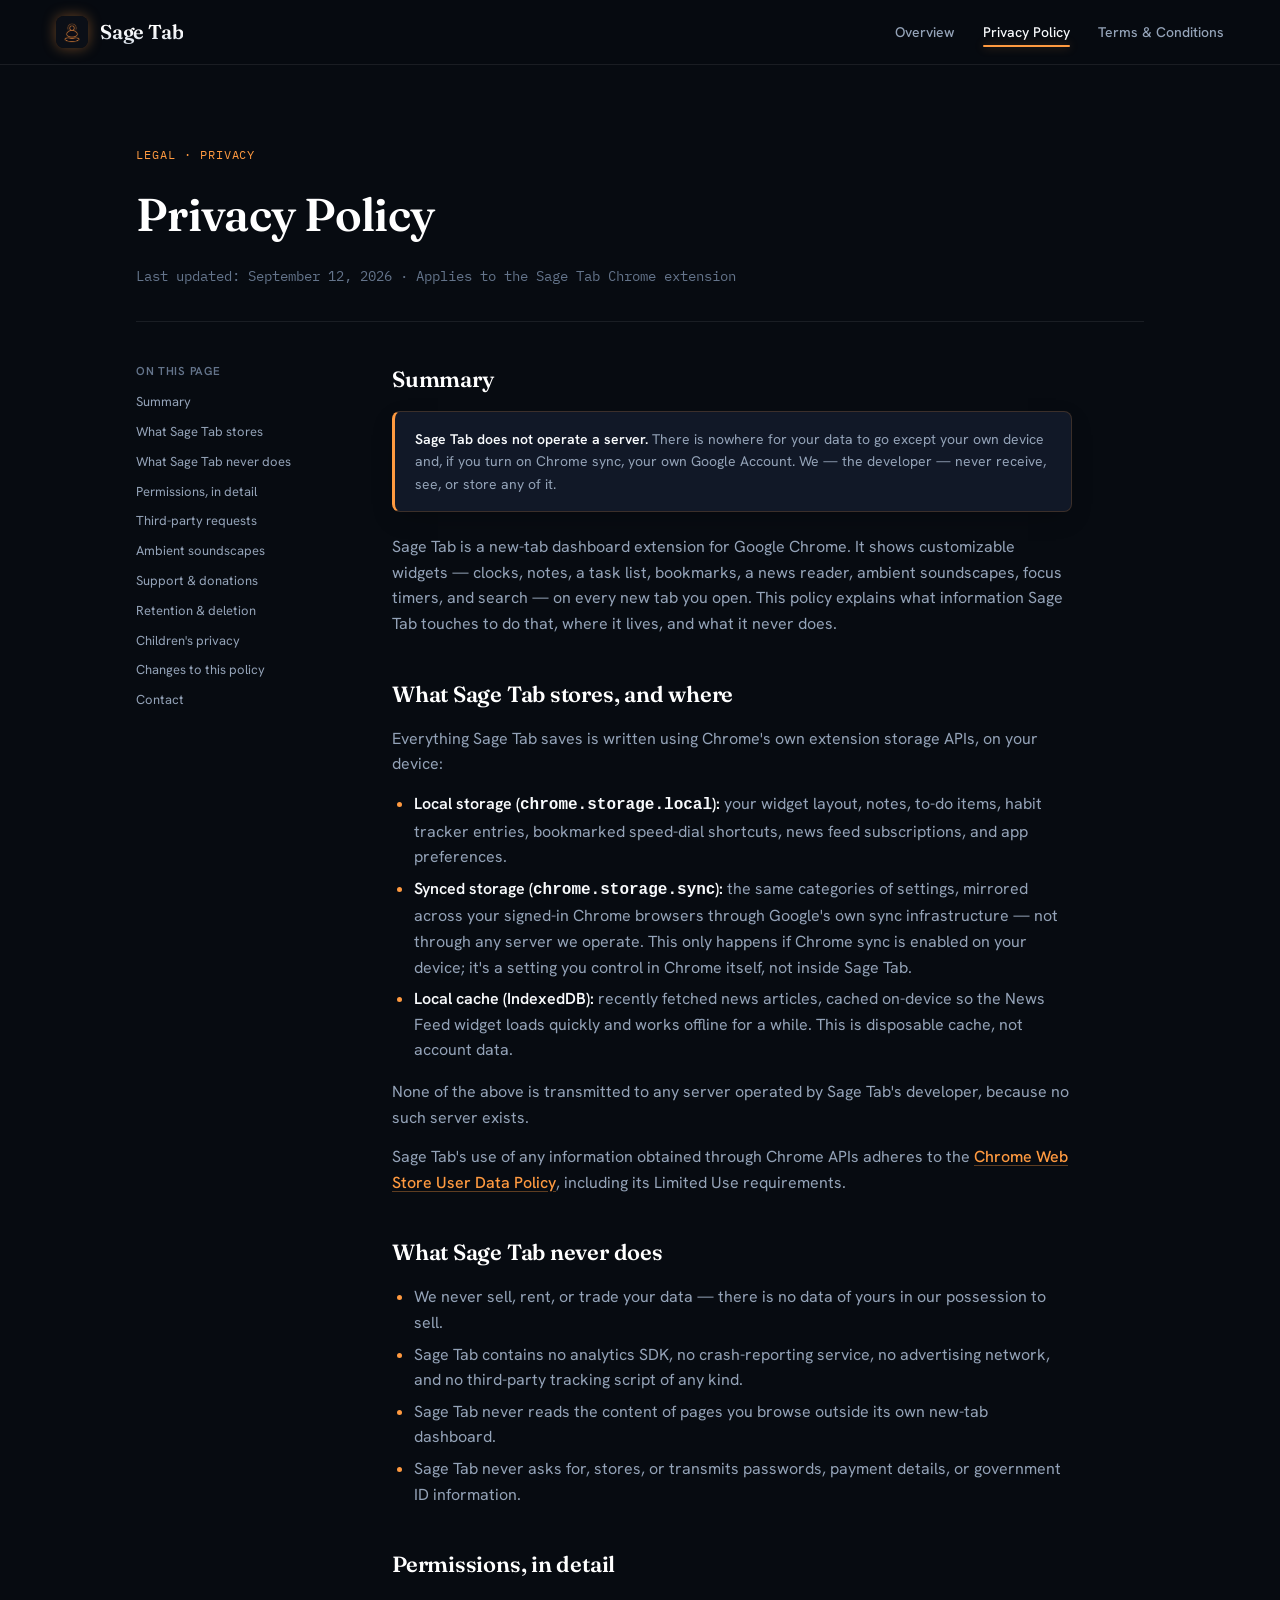
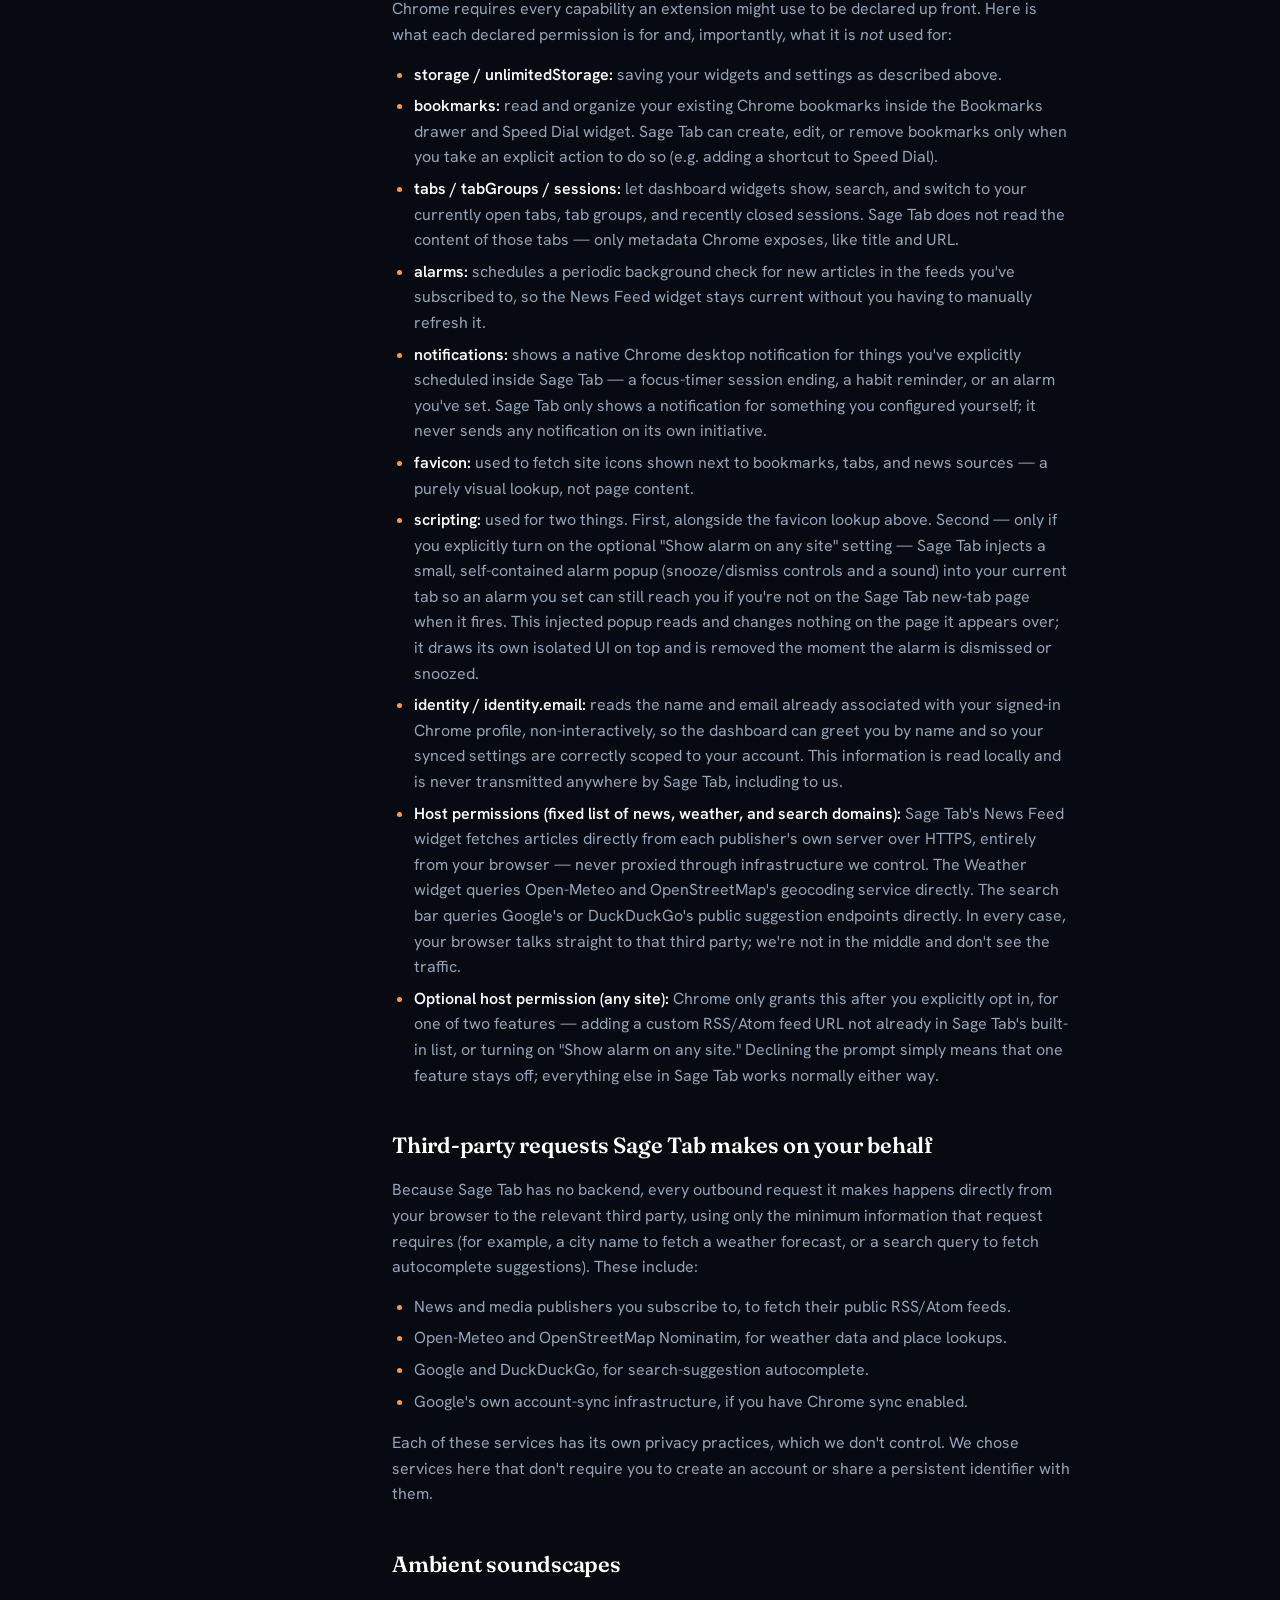
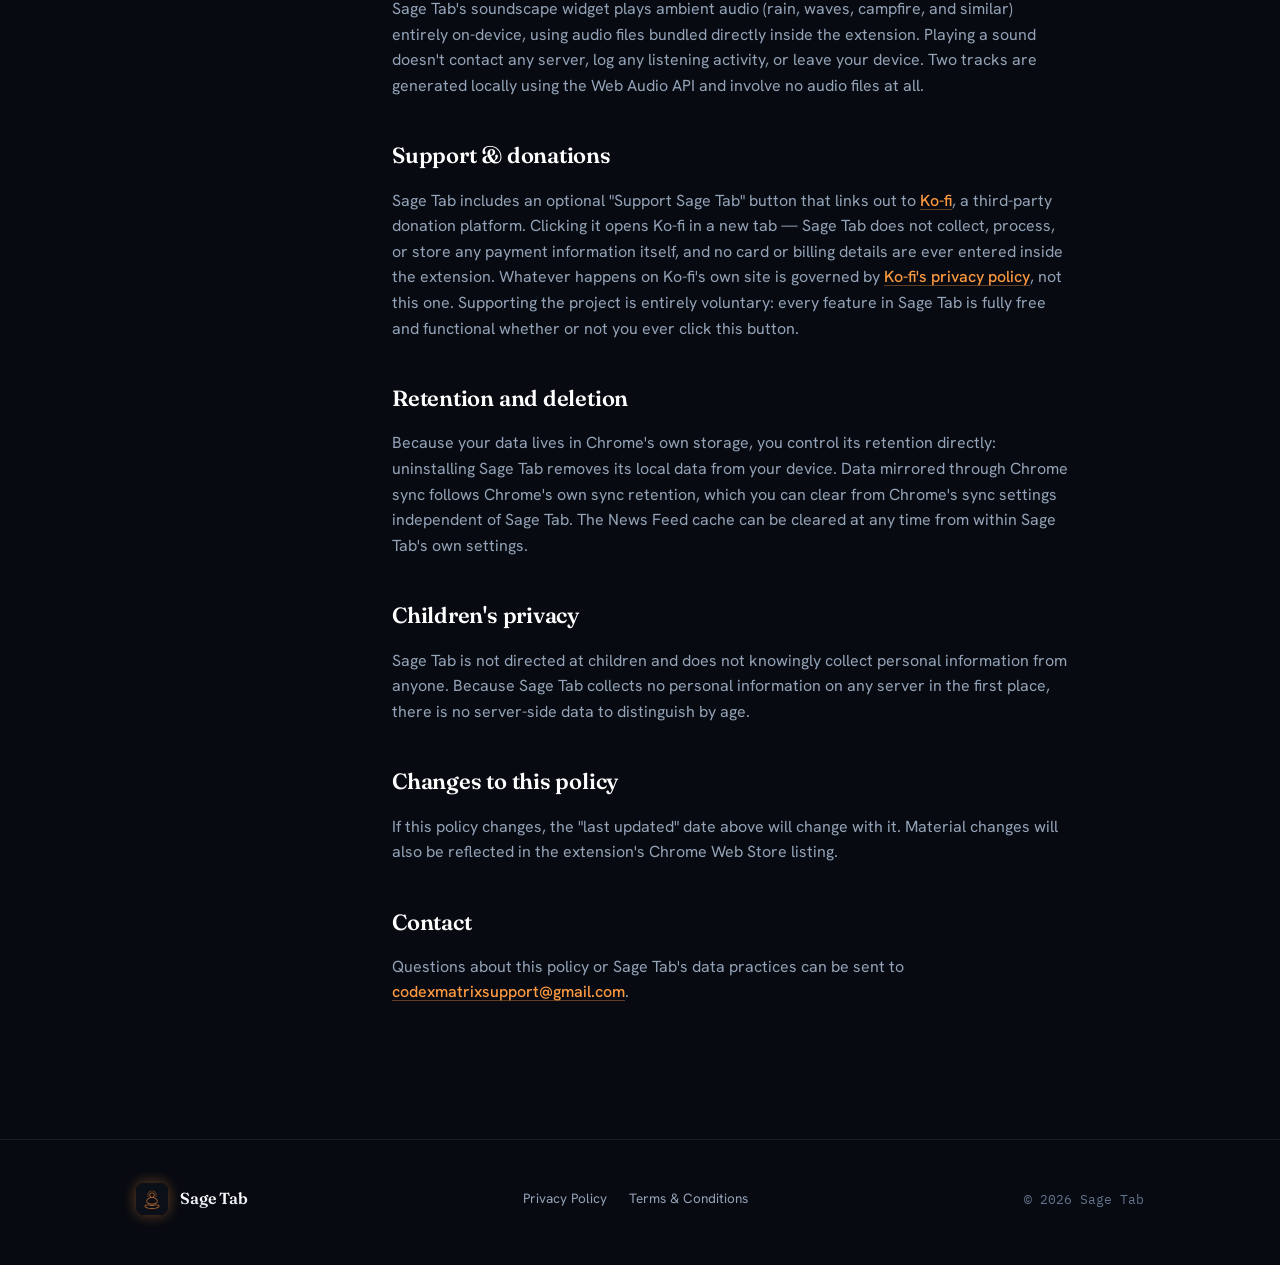
==== commit dd151be0: "Apply official glowing orange Zen icon and vibrant orange theme with v3.0 cache busters" ====
--- a/privacy-policy.html
+++ b/privacy-policy.html
@@ -5,17 +5,17 @@
   <meta name="viewport" content="width=device-width, initial-scale=1.0" />
   <title>Privacy Policy — Sage Tab</title>
   <meta name="description" content="How the Sage Tab Chrome extension handles data: what it stores, what it never sends anywhere, and why each permission exists." />
-  <link rel="icon" href="assets/sage-icon.png" />
+  <link rel="icon" href="assets/sage-tab-badge.png?v=3.0" />
   <link rel="preconnect" href="https://fonts.googleapis.com" />
   <link rel="preconnect" href="https://fonts.gstatic.com" crossorigin />
   <link href="https://fonts.googleapis.com/css2?family=Fraunces:ital,wght@0,400..700;1,400..500&family=Hanken+Grotesk:wght@400;500;600;700&family=IBM+Plex+Mono:wght@400;500&display=swap" rel="stylesheet" />
-  <link rel="stylesheet" href="assets/style.css" />
+  <link rel="stylesheet" href="assets/style.css?v=3.0" />
 </head>
 <body>
 
   <nav class="site-nav">
     <a class="brand" href="index.html">
-      <img src="assets/sage-icon.png" alt="Sage Tab Logo" />
+      <img src="assets/sage-tab-badge.png?v=3.0" alt="Sage Tab Logo" />
       <span>Sage Tab</span>
     </a>
     <ul class="nav-links">
@@ -156,7 +156,7 @@
   <footer>
     <div class="wrap footer-inner">
       <a class="brand" href="index.html">
-        <img src="assets/sage-icon.png" alt="Sage Tab Logo" />
+        <img src="assets/sage-tab-badge.png?v=3.0" alt="Sage Tab Logo" />
         <span>Sage Tab</span>
       </a>
       <ul class="foot-links">
--- a/assets/style.css
+++ b/assets/style.css
@@ -1,27 +1,26 @@
 /* ============================================================
-   Sage Tab — public site (policy pages + landing)
-   Palette: Rich obsidian dark canvas with warm glowing amber-orange
-   accents matching the official meditating Zen figure mark.
+   Sage Tab — Official Public Site
+   Palette: Obsidian Dark Glass & Radiant Glowing Orange
+   Theme matches the official glowing Zen meditating mark (#ff9a40).
    ============================================================ */
 
 :root {
-  --bg: #070c12;
-  --bg-raised: #0d131d;
-  --surface: #121a27;
-  --surface-border: rgba(251, 146, 60, 0.14);
+  --bg: #070b11;
+  --bg-raised: #0d131e;
+  --surface: #111827;
+  --surface-border: rgba(255, 154, 64, 0.18);
   --hairline: rgba(255, 255, 255, 0.08);
 
   --text: #f8fafc;
   --text-dim: #94a3b8;
   --text-faint: #64748b;
 
-  --amber: #f59e0b;
-  --amber-strong: #fb923c;
-  --amber-bright: #fbbf24;
-  --amber-deep: #d97706;
-  --amber-glow: rgba(251, 146, 60, 0.3);
-  --amber-subtle: rgba(251, 146, 60, 0.08);
-  --amber-border: rgba(251, 146, 60, 0.25);
+  --orange: #ff9a40;
+  --orange-vibrant: #f97316;
+  --orange-deep: #ea580c;
+  --orange-glow: rgba(255, 154, 64, 0.4);
+  --orange-subtle: rgba(255, 154, 64, 0.12);
+  --orange-border: rgba(255, 154, 64, 0.35);
 
   --radius-sm: 8px;
   --radius-md: 14px;
@@ -66,23 +65,23 @@
 }
 
 ::selection {
-  background: var(--amber-glow);
+  background: var(--orange-glow);
   color: #ffffff;
 }
 
 a {
-  color: var(--amber-strong);
-  text-decoration-color: rgba(251, 146, 60, 0.35);
+  color: var(--orange);
+  text-decoration-color: rgba(255, 154, 64, 0.35);
   text-underline-offset: 3px;
   transition: color 0.15s ease, text-decoration-color 0.15s ease;
 }
 a:hover {
-  color: var(--amber-bright);
-  text-decoration-color: var(--amber-bright);
+  color: #ffb366;
+  text-decoration-color: #ffb366;
 }
 a:focus-visible,
 button:focus-visible {
-  outline: 2px solid var(--amber-strong);
+  outline: 2px solid var(--orange);
   outline-offset: 3px;
   border-radius: 4px;
 }
@@ -107,9 +106,9 @@
   align-items: center;
   justify-content: space-between;
   padding: 16px clamp(20px, 5vw, 56px);
-  background: rgba(7, 12, 18, 0.88);
-  backdrop-filter: blur(16px);
-  -webkit-backdrop-filter: blur(16px);
+  background: rgba(7, 11, 17, 0.92);
+  backdrop-filter: blur(18px);
+  -webkit-backdrop-filter: blur(18px);
   border-bottom: 1px solid var(--hairline);
 }
 
@@ -129,20 +128,20 @@
   height: 32px;
   object-fit: contain;
   border-radius: 8px;
-  filter: drop-shadow(0 0 10px rgba(251, 146, 60, 0.5));
+  box-shadow: 0 0 14px var(--orange-glow);
   display: block;
-  transition: transform 0.2s cubic-bezier(0.16, 1, 0.3, 1), filter 0.2s ease;
+  transition: transform 0.2s cubic-bezier(0.16, 1, 0.3, 1), box-shadow 0.2s ease;
 }
 .brand:hover img {
   transform: scale(1.08);
-  filter: drop-shadow(0 0 16px rgba(251, 146, 60, 0.8));
+  box-shadow: 0 0 20px rgba(255, 154, 64, 0.7);
 }
 .brand span {
   font-family: var(--font-display);
   font-weight: 600;
-  font-size: 19px;
+  font-size: 20px;
   letter-spacing: -0.01em;
-  background: linear-gradient(180deg, #ffffff 30%, #e2e8f0 100%);
+  background: linear-gradient(180deg, #ffffff 40%, #cbd5e1 100%);
   -webkit-background-clip: text;
   -webkit-text-fill-color: transparent;
 }
@@ -176,9 +175,9 @@
   right: 0;
   bottom: -6px;
   height: 2px;
-  background: var(--amber-strong);
+  background: var(--orange);
   border-radius: 2px;
-  box-shadow: 0 0 8px var(--amber-glow);
+  box-shadow: 0 0 10px var(--orange-glow);
 }
 
 /* ---------- hero ---------- */
@@ -196,7 +195,7 @@
   width: 100%;
   height: 100%;
   z-index: 0;
-  opacity: 0.85;
+  opacity: 0.9;
 }
 
 .hero-content {
@@ -210,15 +209,15 @@
   display: inline-flex;
   align-items: center;
   justify-content: center;
-  margin: 0 auto 20px auto;
+  margin: 0 auto 24px auto;
 }
 .hero-icon-wrap::before {
   content: "";
   position: absolute;
-  inset: -24px;
+  inset: -28px;
   border-radius: 50%;
-  background: radial-gradient(circle, rgba(251, 146, 60, 0.4) 0%, rgba(245, 158, 11, 0.14) 50%, transparent 75%);
-  filter: blur(22px);
+  background: radial-gradient(circle, rgba(255, 154, 64, 0.45) 0%, rgba(234, 88, 12, 0.15) 50%, transparent 75%);
+  filter: blur(24px);
   z-index: -1;
   pointer-events: none;
   animation: pulseAura 4.5s ease-in-out infinite alternate;
@@ -226,7 +225,7 @@
 @keyframes pulseAura {
   0% {
     transform: scale(0.92);
-    opacity: 0.65;
+    opacity: 0.7;
   }
   100% {
     transform: scale(1.1);
@@ -234,16 +233,18 @@
   }
 }
 .hero-brand-icon {
-  width: 92px;
-  height: 92px;
-  object-fit: contain;
-  filter: drop-shadow(0 0 24px rgba(251, 146, 60, 0.55));
-  transition: transform 0.3s cubic-bezier(0.16, 1, 0.3, 1), filter 0.3s ease;
+  width: 96px;
+  height: 96px;
+  object-fit: cover;
+  border-radius: 22px;
+  box-shadow: 0 0 35px var(--orange-glow), 0 8px 24px rgba(0, 0, 0, 0.6);
+  border: 1px solid rgba(255, 154, 64, 0.35);
+  transition: transform 0.3s cubic-bezier(0.16, 1, 0.3, 1), box-shadow 0.3s ease;
   display: block;
 }
 .hero-brand-icon:hover {
   transform: scale(1.08) translateY(-2px);
-  filter: drop-shadow(0 0 32px rgba(251, 146, 60, 0.85));
+  box-shadow: 0 0 45px rgba(255, 154, 64, 0.75), 0 12px 30px rgba(0, 0, 0, 0.7);
 }
 
 .eyebrow {
@@ -254,11 +255,11 @@
   font-size: 12px;
   letter-spacing: 0.08em;
   text-transform: uppercase;
-  color: var(--amber-bright);
-  background: rgba(251, 146, 60, 0.1);
-  border: 1px solid rgba(251, 146, 60, 0.28);
-  box-shadow: 0 0 16px rgba(251, 146, 60, 0.08);
-  padding: 6px 14px;
+  color: var(--orange);
+  background: rgba(255, 154, 64, 0.12);
+  border: 1px solid rgba(255, 154, 64, 0.38);
+  box-shadow: 0 0 18px rgba(255, 154, 64, 0.18);
+  padding: 6px 16px;
   border-radius: 999px;
   margin-bottom: 26px;
 }
@@ -275,8 +276,8 @@
 .hero h1 em {
   font-style: italic;
   font-weight: 400;
-  color: var(--amber-strong);
-  text-shadow: 0 0 35px rgba(251, 146, 60, 0.3);
+  color: var(--orange);
+  text-shadow: 0 0 35px rgba(255, 154, 64, 0.45);
 }
 
 .hero p.lede {
@@ -292,7 +293,7 @@
   display: flex;
   align-items: center;
   justify-content: center;
-  gap: 12px;
+  gap: 14px;
   flex-wrap: wrap;
 }
 
@@ -300,10 +301,10 @@
   display: inline-flex;
   align-items: center;
   gap: 8px;
-  padding: 12px 24px;
+  padding: 13px 26px;
   border-radius: 999px;
   font-size: 14.5px;
-  font-weight: 600;
+  font-weight: 700;
   text-decoration: none;
   border: 1px solid transparent;
   cursor: pointer;
@@ -313,26 +314,26 @@
   transform: scale(0.96);
 }
 .btn-primary {
-  background: linear-gradient(135deg, #f59e0b 0%, #ea580c 100%);
-  color: #070c12;
-  box-shadow: 0 0 0 1px rgba(251, 146, 60, 0.45), 0 12px 28px -10px rgba(245, 158, 11, 0.5);
+  background: linear-gradient(135deg, #ff9a40 0%, #ea580c 100%);
+  color: #070b11;
+  box-shadow: 0 0 0 1px rgba(255, 154, 64, 0.5), 0 12px 28px -8px rgba(249, 115, 22, 0.6);
 }
 .btn-primary:hover {
-  background: linear-gradient(135deg, #fbbf24 0%, #f97316 100%);
-  color: #05080d;
-  box-shadow: 0 0 0 1px rgba(251, 146, 60, 0.6), 0 16px 32px -10px rgba(245, 158, 11, 0.65);
+  background: linear-gradient(135deg, #ffb366 0%, #f97316 100%);
+  color: #04070a;
+  box-shadow: 0 0 0 1px rgba(255, 154, 64, 0.7), 0 16px 36px -8px rgba(249, 115, 22, 0.75);
   transform: translateY(-1px);
 }
 .btn-ghost {
-  background: rgba(255, 255, 255, 0.04);
+  background: rgba(255, 255, 255, 0.05);
   border-color: var(--surface-border);
   color: var(--text);
   backdrop-filter: blur(8px);
   -webkit-backdrop-filter: blur(8px);
 }
 .btn-ghost:hover {
-  background: rgba(251, 146, 60, 0.08);
-  border-color: var(--amber-border);
+  background: rgba(255, 154, 64, 0.1);
+  border-color: var(--orange-border);
   color: #ffffff;
   transform: translateY(-1px);
 }
@@ -348,7 +349,7 @@
   border-radius: var(--radius-lg);
   overflow: hidden;
   margin: 0 0 clamp(56px, 8vw, 96px);
-  box-shadow: 0 20px 40px -20px rgba(0, 0, 0, 0.5);
+  box-shadow: 0 20px 40px -20px rgba(0, 0, 0, 0.6);
 }
 @media (max-width: 720px) {
   .practice-grid {
@@ -364,16 +365,17 @@
   background: var(--surface);
 }
 .practice-cell .glyph {
-  width: 36px;
-  height: 36px;
+  width: 38px;
+  height: 38px;
   border-radius: 10px;
-  background: rgba(251, 146, 60, 0.12);
-  border: 1px solid rgba(251, 146, 60, 0.24);
-  color: var(--amber-strong);
+  background: rgba(255, 154, 64, 0.14);
+  border: 1px solid rgba(255, 154, 64, 0.3);
+  color: var(--orange);
   display: flex;
   align-items: center;
   justify-content: center;
   margin-bottom: 16px;
+  box-shadow: 0 0 12px rgba(255, 154, 64, 0.15);
 }
 .practice-cell h3 {
   font-family: var(--font-display);
@@ -404,7 +406,7 @@
   font-size: 12px;
   letter-spacing: 0.08em;
   text-transform: uppercase;
-  color: var(--amber-strong);
+  color: var(--orange);
   margin: 0 0 10px;
 }
 .section-head h2 {
@@ -439,7 +441,7 @@
   transition: background 0.15s ease;
 }
 .perm-row:hover {
-  background: #151e2d;
+  background: #151e2e;
 }
 @media (max-width: 640px) {
   .perm-row {
@@ -450,9 +452,9 @@
 .perm-row code {
   font-family: var(--font-mono);
   font-size: 12.5px;
-  color: var(--amber-strong);
-  background: rgba(251, 146, 60, 0.09);
-  border: 1px solid rgba(251, 146, 60, 0.2);
+  color: var(--orange);
+  background: rgba(255, 154, 64, 0.1);
+  border: 1px solid rgba(255, 154, 64, 0.28);
   padding: 2px 8px;
   border-radius: 4px;
   width: fit-content;
@@ -476,7 +478,7 @@
   font-size: 12px;
   letter-spacing: 0.08em;
   text-transform: uppercase;
-  color: var(--amber-strong);
+  color: var(--orange);
   margin: 0 0 14px;
 }
 .article-head h1 {
@@ -535,7 +537,7 @@
   transition: color 0.15s ease;
 }
 .toc a:hover {
-  color: var(--amber-strong);
+  color: var(--orange);
 }
 
 article.prose h2 {
@@ -570,7 +572,7 @@
   margin-bottom: 6px;
 }
 article.prose li::marker {
-  color: var(--amber-strong);
+  color: var(--orange);
 }
 article.prose strong {
   color: var(--text);
@@ -580,9 +582,9 @@
   font-weight: 500;
 }
 .placeholder {
-  background: rgba(251, 146, 60, 0.12);
-  border: 1px dashed rgba(251, 146, 60, 0.45);
-  color: var(--amber-bright);
+  background: rgba(255, 154, 64, 0.14);
+  border: 1px dashed rgba(255, 154, 64, 0.45);
+  color: #ffb366;
   padding: 1px 6px;
   border-radius: 5px;
   font-family: var(--font-mono);
@@ -592,7 +594,7 @@
 .callout {
   background: var(--surface);
   border: 1px solid var(--surface-border);
-  border-left: 3px solid var(--amber-strong);
+  border-left: 3px solid var(--orange);
   border-radius: var(--radius-sm);
   padding: 16px 20px;
   margin: 0 0 22px;
@@ -609,7 +611,7 @@
 footer {
   border-top: 1px solid var(--hairline);
   padding: 36px 0 48px;
-  background: rgba(7, 12, 18, 0.5);
+  background: rgba(7, 11, 17, 0.6);
 }
 .footer-inner {
   display: flex;
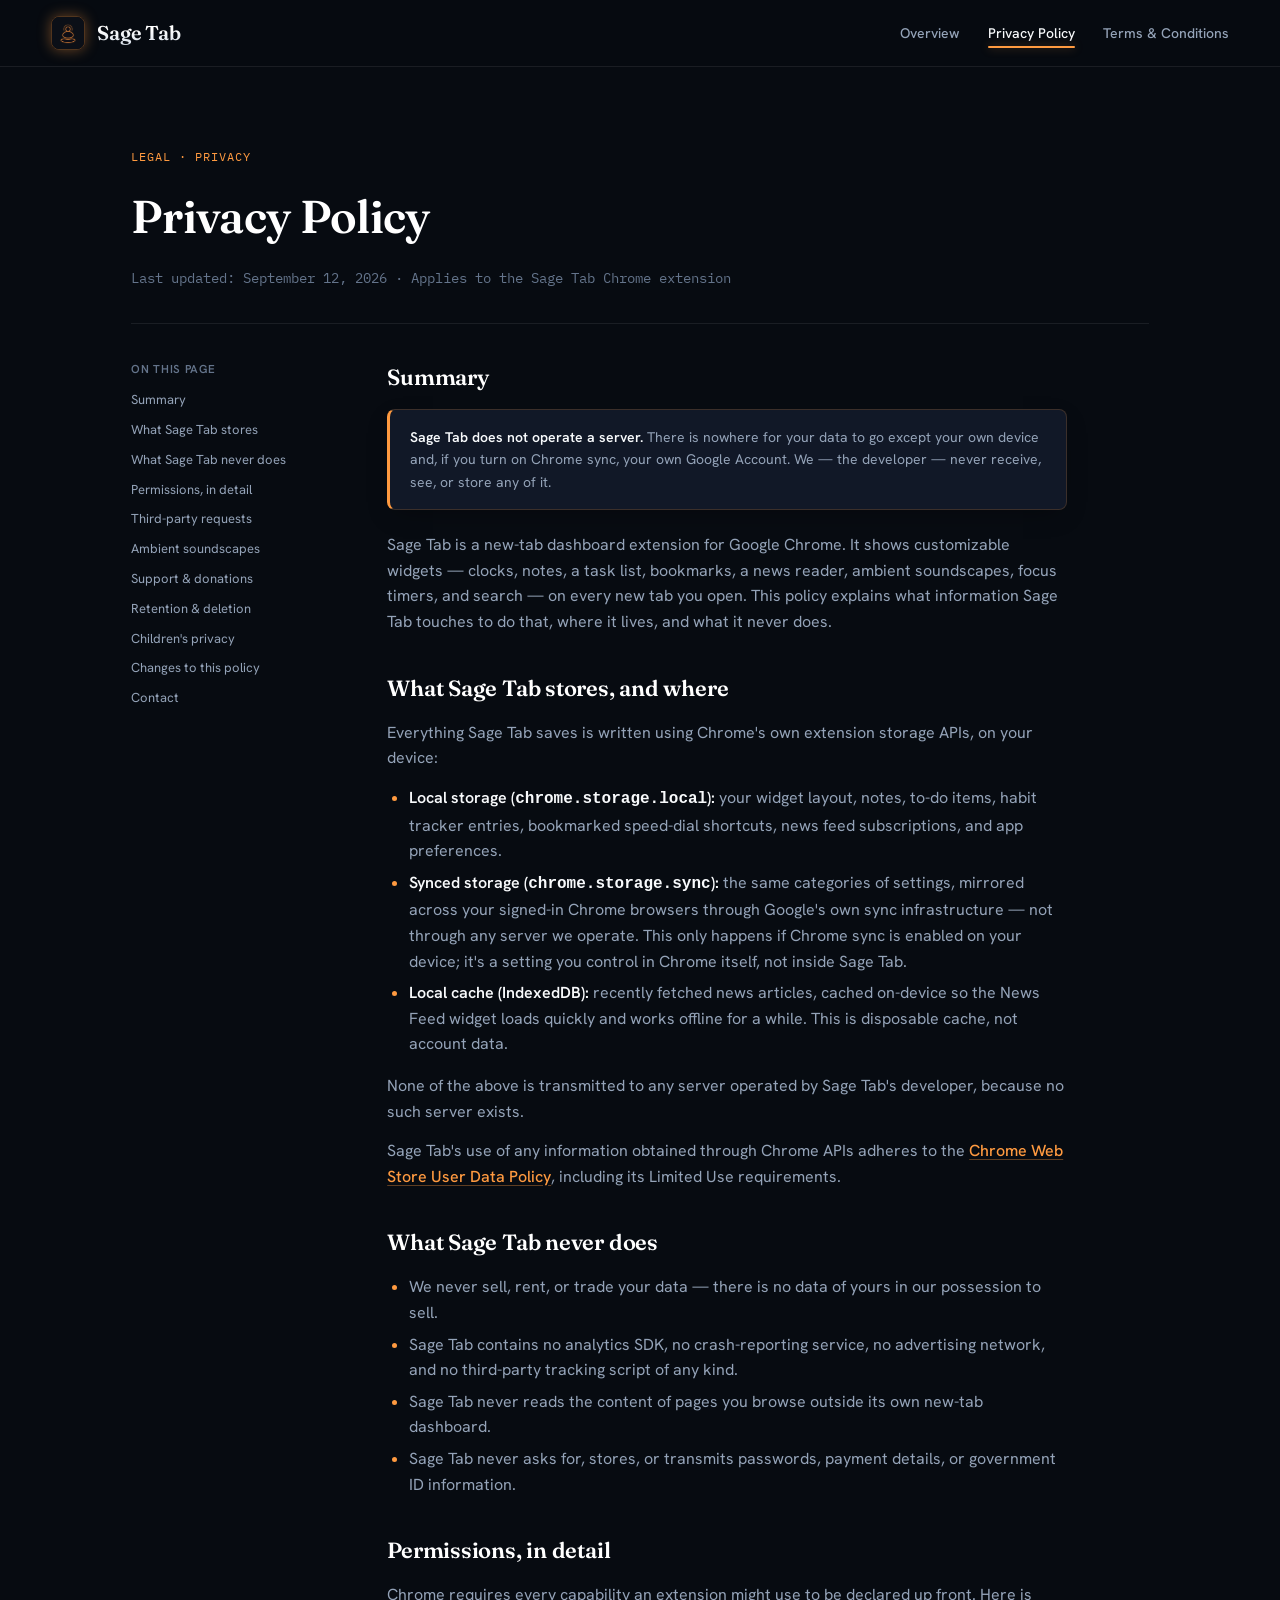
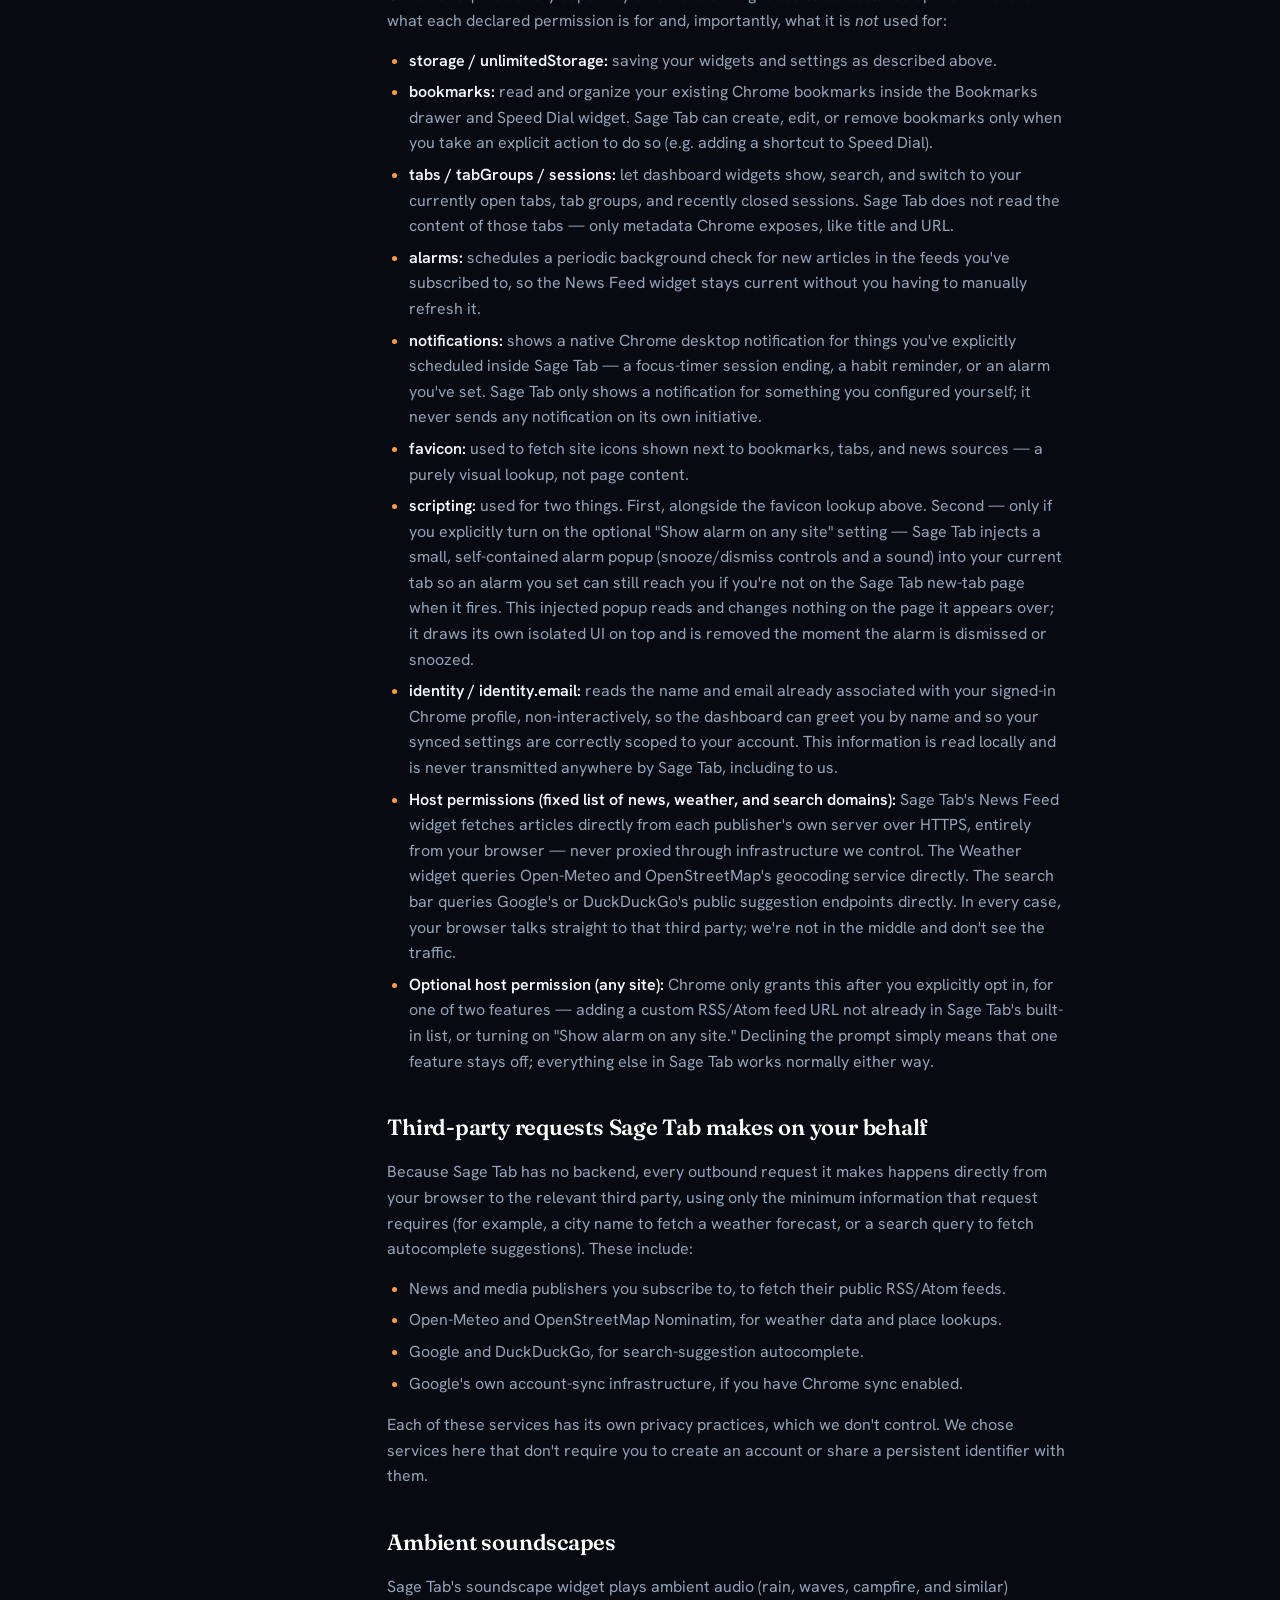
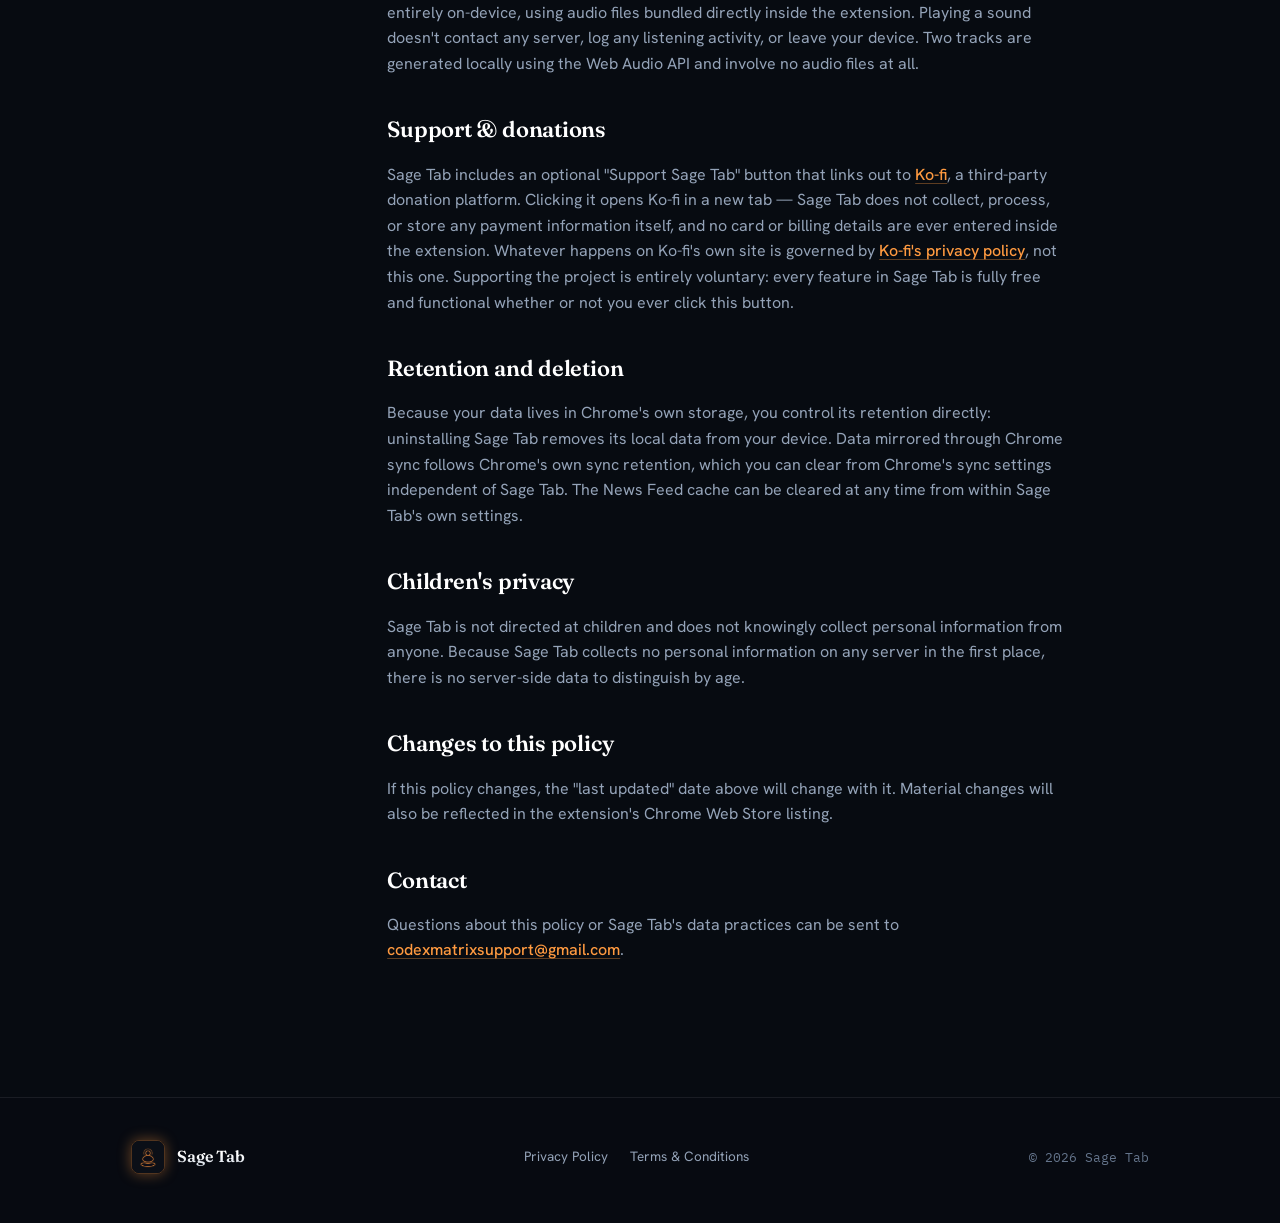
==== commit a37ecef6: "Center larger glowing Zen hero icon above eyebrow and optimize full mobile responsiveness" ====
--- a/privacy-policy.html
+++ b/privacy-policy.html
@@ -5,17 +5,17 @@
   <meta name="viewport" content="width=device-width, initial-scale=1.0" />
   <title>Privacy Policy — Sage Tab</title>
   <meta name="description" content="How the Sage Tab Chrome extension handles data: what it stores, what it never sends anywhere, and why each permission exists." />
-  <link rel="icon" href="assets/sage-tab-badge.png?v=3.0" />
+  <link rel="icon" href="assets/sage-tab-badge.png?v=4.0" />
   <link rel="preconnect" href="https://fonts.googleapis.com" />
   <link rel="preconnect" href="https://fonts.gstatic.com" crossorigin />
   <link href="https://fonts.googleapis.com/css2?family=Fraunces:ital,wght@0,400..700;1,400..500&family=Hanken+Grotesk:wght@400;500;600;700&family=IBM+Plex+Mono:wght@400;500&display=swap" rel="stylesheet" />
-  <link rel="stylesheet" href="assets/style.css?v=3.0" />
+  <link rel="stylesheet" href="assets/style.css?v=4.0" />
 </head>
 <body>
 
   <nav class="site-nav">
     <a class="brand" href="index.html">
-      <img src="assets/sage-tab-badge.png?v=3.0" alt="Sage Tab Logo" />
+      <img src="assets/sage-tab-badge.png?v=4.0" alt="Sage Tab Logo" />
       <span>Sage Tab</span>
     </a>
     <ul class="nav-links">
@@ -156,7 +156,7 @@
   <footer>
     <div class="wrap footer-inner">
       <a class="brand" href="index.html">
-        <img src="assets/sage-tab-badge.png?v=3.0" alt="Sage Tab Logo" />
+        <img src="assets/sage-tab-badge.png?v=4.0" alt="Sage Tab Logo" />
         <span>Sage Tab</span>
       </a>
       <ul class="foot-links">
--- a/assets/style.css
+++ b/assets/style.css
@@ -1,7 +1,7 @@
 /* ============================================================
    Sage Tab — Official Public Site
-   Palette: Obsidian Dark Glass & Radiant Glowing Orange
-   Theme matches the official glowing Zen meditating mark (#ff9a40).
+   Palette: Obsidian Dark Glass & Radiant Glowing Orange (#ff9a40)
+   Full mobile responsiveness across all viewport breakpoints.
    ============================================================ */
 
 :root {
@@ -35,6 +35,11 @@
 
 * {
   box-sizing: border-box;
+}
+
+html, body {
+  max-width: 100%;
+  overflow-x: hidden;
 }
 
 html {
@@ -93,9 +98,10 @@
 /* ---------- layout shell ---------- */
 
 .wrap {
+  width: 100%;
   max-width: 1120px;
   margin: 0 auto;
-  padding: 0 clamp(20px, 5vw, 56px);
+  padding: 0 clamp(16px, 4vw, 56px);
 }
 
 .site-nav {
@@ -105,15 +111,16 @@
   display: flex;
   align-items: center;
   justify-content: space-between;
-  padding: 16px clamp(20px, 5vw, 56px);
+  padding: 16px clamp(16px, 4vw, 56px);
   background: rgba(7, 11, 17, 0.92);
   backdrop-filter: blur(18px);
   -webkit-backdrop-filter: blur(18px);
   border-bottom: 1px solid var(--hairline);
+  transition: padding 0.2s ease;
 }
 
 .brand {
-  display: flex;
+  display: inline-flex;
   align-items: center;
   gap: 12px;
   text-decoration: none;
@@ -124,12 +131,13 @@
   opacity: 0.95;
 }
 .brand img {
-  width: 32px;
-  height: 32px;
-  object-fit: contain;
+  width: 34px;
+  height: 34px;
+  object-fit: cover;
   border-radius: 8px;
   box-shadow: 0 0 14px var(--orange-glow);
   display: block;
+  border: 1px solid rgba(255, 154, 64, 0.3);
   transition: transform 0.2s cubic-bezier(0.16, 1, 0.3, 1), box-shadow 0.2s ease;
 }
 .brand:hover img {
@@ -149,7 +157,7 @@
 .nav-links {
   display: flex;
   align-items: center;
-  gap: clamp(14px, 3vw, 28px);
+  gap: clamp(12px, 2.5vw, 28px);
   list-style: none;
   margin: 0;
   padding: 0;
@@ -160,6 +168,7 @@
   font-weight: 500;
   text-decoration: none;
   transition: color 0.15s ease;
+  white-space: nowrap;
 }
 .nav-links a:hover,
 .nav-links a[aria-current="page"] {
@@ -185,7 +194,7 @@
 .hero {
   position: relative;
   overflow: hidden;
-  padding: clamp(56px, 10vw, 112px) 0 clamp(48px, 8vw, 88px);
+  padding: clamp(48px, 8vw, 104px) 0 clamp(44px, 7vw, 84px);
   text-align: center;
 }
 
@@ -196,28 +205,34 @@
   height: 100%;
   z-index: 0;
   opacity: 0.9;
+  pointer-events: none;
 }
 
 .hero-content {
   position: relative;
   z-index: 1;
-}
-
-/* Top Hero Icon */
+  display: flex;
+  flex-direction: column;
+  align-items: center;
+  text-align: center;
+}
+
+/* Master Hero Brand Mark — Perfectly Centered Above Eyebrow */
 .hero-icon-wrap {
   position: relative;
-  display: inline-flex;
+  display: flex;
   align-items: center;
   justify-content: center;
-  margin: 0 auto 24px auto;
+  margin: 0 auto 20px auto;
+  width: fit-content;
 }
 .hero-icon-wrap::before {
   content: "";
   position: absolute;
-  inset: -28px;
+  inset: -32px;
   border-radius: 50%;
-  background: radial-gradient(circle, rgba(255, 154, 64, 0.45) 0%, rgba(234, 88, 12, 0.15) 50%, transparent 75%);
-  filter: blur(24px);
+  background: radial-gradient(circle, rgba(255, 154, 64, 0.45) 0%, rgba(234, 88, 12, 0.18) 50%, transparent 75%);
+  filter: blur(28px);
   z-index: -1;
   pointer-events: none;
   animation: pulseAura 4.5s ease-in-out infinite alternate;
@@ -233,23 +248,33 @@
   }
 }
 .hero-brand-icon {
-  width: 96px;
-  height: 96px;
+  width: clamp(124px, 16vw, 148px);
+  height: clamp(124px, 16vw, 148px);
   object-fit: cover;
-  border-radius: 22px;
-  box-shadow: 0 0 35px var(--orange-glow), 0 8px 24px rgba(0, 0, 0, 0.6);
-  border: 1px solid rgba(255, 154, 64, 0.35);
+  border-radius: clamp(26px, 3.5vw, 34px);
+  box-shadow: 0 0 45px var(--orange-glow), 0 16px 40px rgba(0, 0, 0, 0.75);
+  border: 1.5px solid rgba(255, 154, 64, 0.45);
   transition: transform 0.3s cubic-bezier(0.16, 1, 0.3, 1), box-shadow 0.3s ease;
   display: block;
 }
 .hero-brand-icon:hover {
-  transform: scale(1.08) translateY(-2px);
-  box-shadow: 0 0 45px rgba(255, 154, 64, 0.75), 0 12px 30px rgba(0, 0, 0, 0.7);
+  transform: scale(1.06) translateY(-3px);
+  box-shadow: 0 0 60px rgba(255, 154, 64, 0.8), 0 20px 50px rgba(0, 0, 0, 0.85);
+}
+
+/* Eyebrow Block Wrapper */
+.hero-eyebrow-wrap {
+  display: flex;
+  justify-content: center;
+  align-items: center;
+  width: 100%;
+  margin: 0 auto 24px auto;
 }
 
 .eyebrow {
   display: inline-flex;
   align-items: center;
+  justify-content: center;
   gap: 8px;
   font-family: var(--font-mono);
   font-size: 12px;
@@ -261,14 +286,14 @@
   box-shadow: 0 0 18px rgba(255, 154, 64, 0.18);
   padding: 6px 16px;
   border-radius: 999px;
-  margin-bottom: 26px;
+  margin: 0;
 }
 
 .hero h1 {
   font-family: var(--font-display);
   font-weight: 600;
-  font-size: clamp(38px, 6vw, 64px);
-  line-height: 1.06;
+  font-size: clamp(34px, 5.5vw, 62px);
+  line-height: 1.08;
   letter-spacing: -0.015em;
   margin: 0 0 20px;
   text-wrap: balance;
@@ -284,7 +309,7 @@
   max-width: 580px;
   margin: 0 auto 36px;
   color: var(--text-dim);
-  font-size: clamp(16px, 2vw, 19px);
+  font-size: clamp(15.5px, 2vw, 19px);
   line-height: 1.6;
   text-wrap: balance;
 }
@@ -295,11 +320,13 @@
   justify-content: center;
   gap: 14px;
   flex-wrap: wrap;
+  width: 100%;
 }
 
 .btn {
   display: inline-flex;
   align-items: center;
+  justify-content: center;
   gap: 8px;
   padding: 13px 26px;
   border-radius: 999px;
@@ -309,6 +336,7 @@
   border: 1px solid transparent;
   cursor: pointer;
   transition: transform 0.15s cubic-bezier(0.2, 0, 0, 1), background 0.2s ease, border-color 0.2s ease, box-shadow 0.2s ease;
+  white-space: nowrap;
 }
 .btn:active {
   transform: scale(0.96);
@@ -348,13 +376,8 @@
   border: 1px solid var(--hairline);
   border-radius: var(--radius-lg);
   overflow: hidden;
-  margin: 0 0 clamp(56px, 8vw, 96px);
+  margin: 0 0 clamp(48px, 8vw, 96px);
   box-shadow: 0 20px 40px -20px rgba(0, 0, 0, 0.6);
-}
-@media (max-width: 720px) {
-  .practice-grid {
-    grid-template-columns: 1fr;
-  }
 }
 .practice-cell {
   background: var(--bg-raised);
@@ -394,7 +417,7 @@
 /* ---------- section shell (index sections) ---------- */
 
 .section {
-  padding: clamp(40px, 6vw, 72px) 0;
+  padding: clamp(36px, 6vw, 72px) 0;
   border-top: 1px solid var(--hairline);
 }
 .section-head {
@@ -443,12 +466,6 @@
 .perm-row:hover {
   background: #151e2e;
 }
-@media (max-width: 640px) {
-  .perm-row {
-    grid-template-columns: 1fr;
-    gap: 6px;
-  }
-}
 .perm-row code {
   font-family: var(--font-mono);
   font-size: 12.5px;
@@ -469,9 +486,9 @@
 /* ---------- article (policy pages) ---------- */
 
 .article-head {
-  padding: clamp(48px, 8vw, 80px) 0 20px;
+  padding: clamp(40px, 8vw, 80px) 0 20px;
   border-bottom: 1px solid var(--hairline);
-  margin-bottom: 40px;
+  margin-bottom: 36px;
 }
 .article-head .kicker {
   font-family: var(--font-mono);
@@ -484,7 +501,7 @@
 .article-head h1 {
   font-family: var(--font-display);
   font-weight: 600;
-  font-size: clamp(32px, 5vw, 46px);
+  font-size: clamp(30px, 5vw, 46px);
   letter-spacing: -0.015em;
   margin: 0 0 14px;
   text-wrap: balance;
@@ -500,13 +517,7 @@
   display: grid;
   grid-template-columns: 200px minmax(0, 680px);
   gap: 56px;
-  padding-bottom: clamp(64px, 10vw, 120px);
-}
-@media (max-width: 860px) {
-  .article-layout {
-    grid-template-columns: 1fr;
-    gap: 28px;
-  }
+  padding-bottom: clamp(56px, 10vw, 120px);
 }
 
 .toc {
@@ -544,7 +555,7 @@
   font-family: var(--font-display);
   font-weight: 600;
   font-size: 22px;
-  margin: 40px 0 14px;
+  margin: 36px 0 14px;
   letter-spacing: -0.01em;
   scroll-margin-top: 90px;
   color: #ffffff;
@@ -644,3 +655,103 @@
   font-size: 12.5px;
   font-family: var(--font-mono);
 }
+
+/* ============================================================
+   RESPONSIVE MEDIA QUERIES (TABLETS & MOBILE DEVICES)
+   ============================================================ */
+
+@media (max-width: 860px) {
+  .article-layout {
+    grid-template-columns: 1fr;
+    gap: 28px;
+  }
+  .toc {
+    position: static;
+    border-bottom: 1px solid var(--hairline);
+    padding-bottom: 20px;
+  }
+}
+
+@media (max-width: 768px) {
+  .practice-grid {
+    grid-template-columns: 1fr;
+    border-radius: var(--radius-md);
+    margin-bottom: 44px;
+  }
+  .practice-cell {
+    padding: 24px 20px;
+  }
+}
+
+@media (max-width: 640px) {
+  .site-nav {
+    flex-direction: column;
+    align-items: center;
+    gap: 12px;
+    padding: 12px 16px;
+  }
+  .nav-links {
+    gap: 16px;
+    flex-wrap: wrap;
+    justify-content: center;
+  }
+  .nav-links a {
+    font-size: 13.5px;
+  }
+
+  .hero {
+    padding: 36px 0 36px;
+  }
+  .hero-icon-wrap {
+    margin-bottom: 16px;
+  }
+  .hero-eyebrow-wrap {
+    margin-bottom: 20px;
+  }
+  .hero-brand-icon {
+    width: 112px;
+    height: 112px;
+    border-radius: 24px;
+  }
+  .hero h1 {
+    font-size: 32px;
+    line-height: 1.15;
+    margin-bottom: 16px;
+  }
+  .hero p.lede {
+    font-size: 15px;
+    line-height: 1.55;
+    margin-bottom: 28px;
+    padding: 0 6px;
+  }
+  .hero-actions {
+    flex-direction: column;
+    width: 100%;
+    gap: 12px;
+  }
+  .hero-actions .btn {
+    width: 100%;
+    justify-content: center;
+    padding: 14px 20px;
+  }
+
+  .perm-row {
+    grid-template-columns: 1fr;
+    gap: 6px;
+    padding: 14px 16px;
+  }
+  .perm-row code {
+    word-break: break-all;
+  }
+
+  .footer-inner {
+    flex-direction: column;
+    text-align: center;
+    gap: 16px;
+  }
+  footer .foot-links {
+    justify-content: center;
+    flex-wrap: wrap;
+    gap: 14px;
+  }
+}
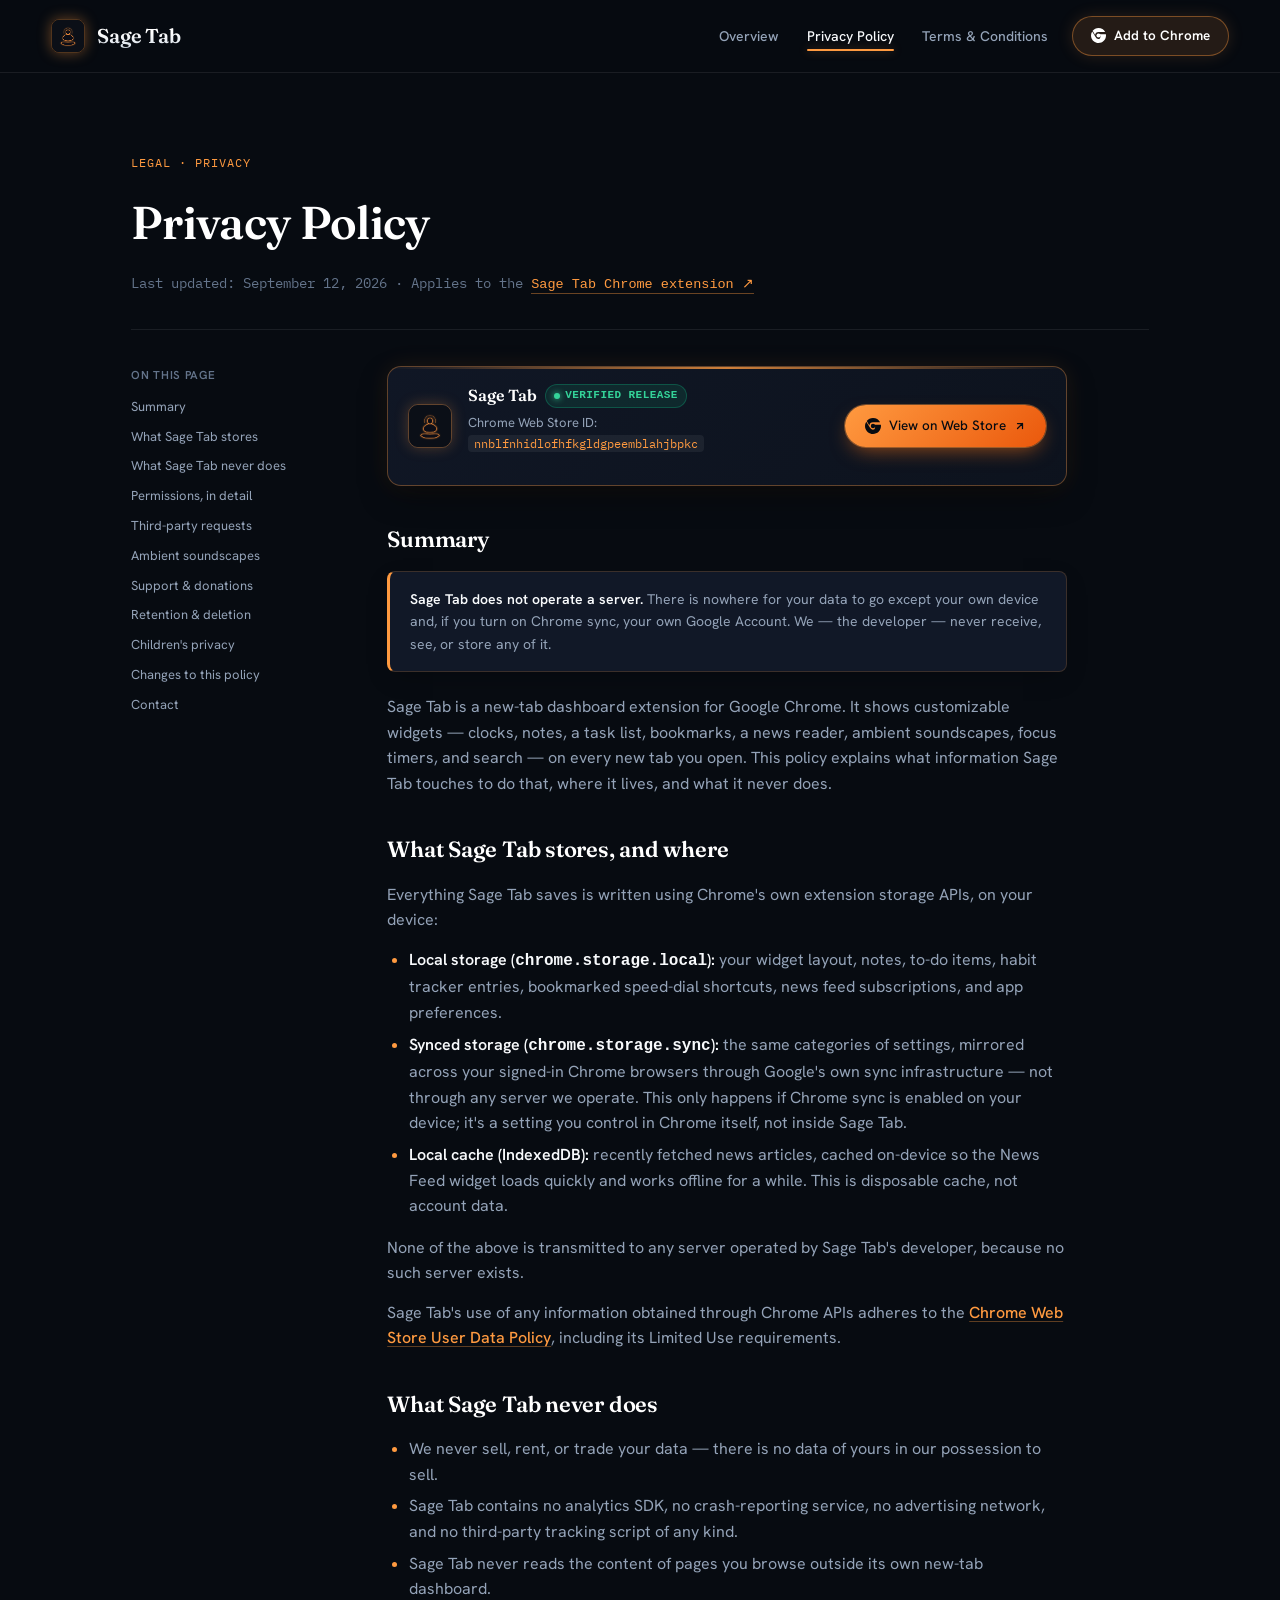
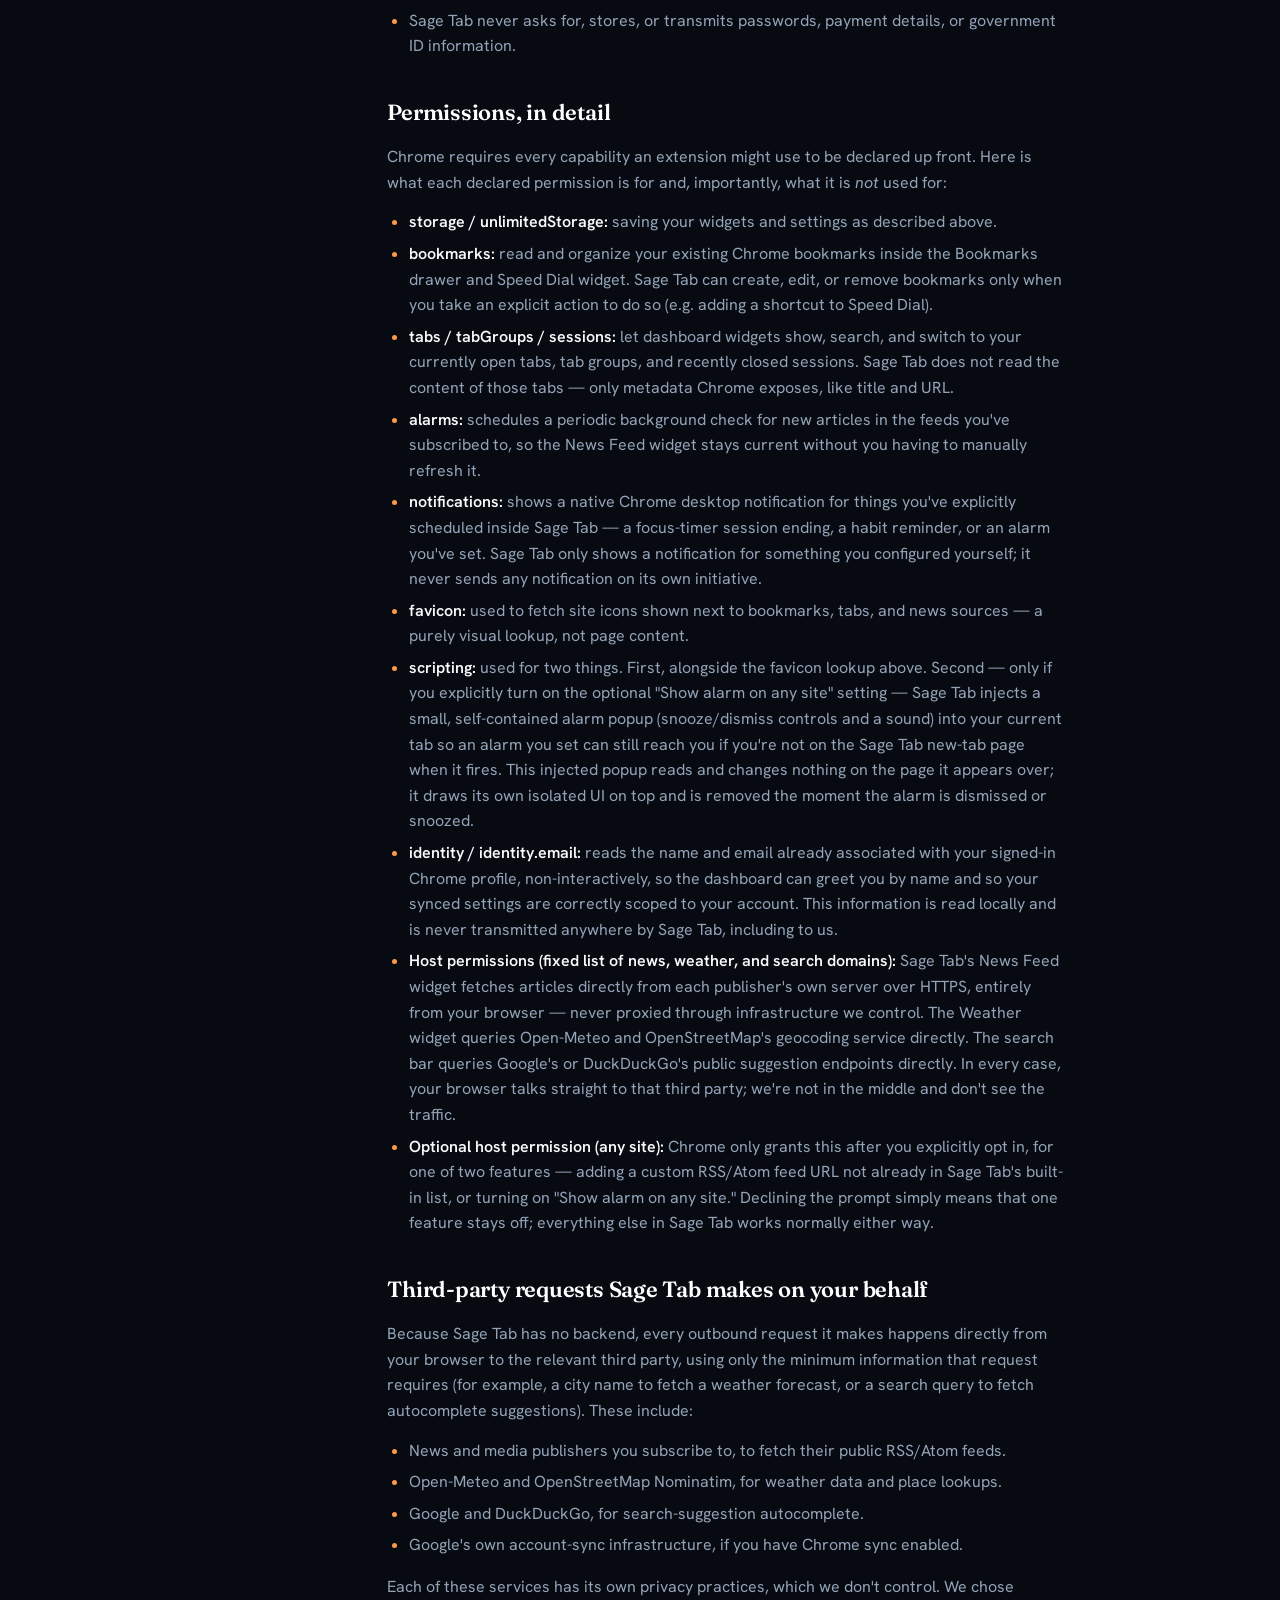
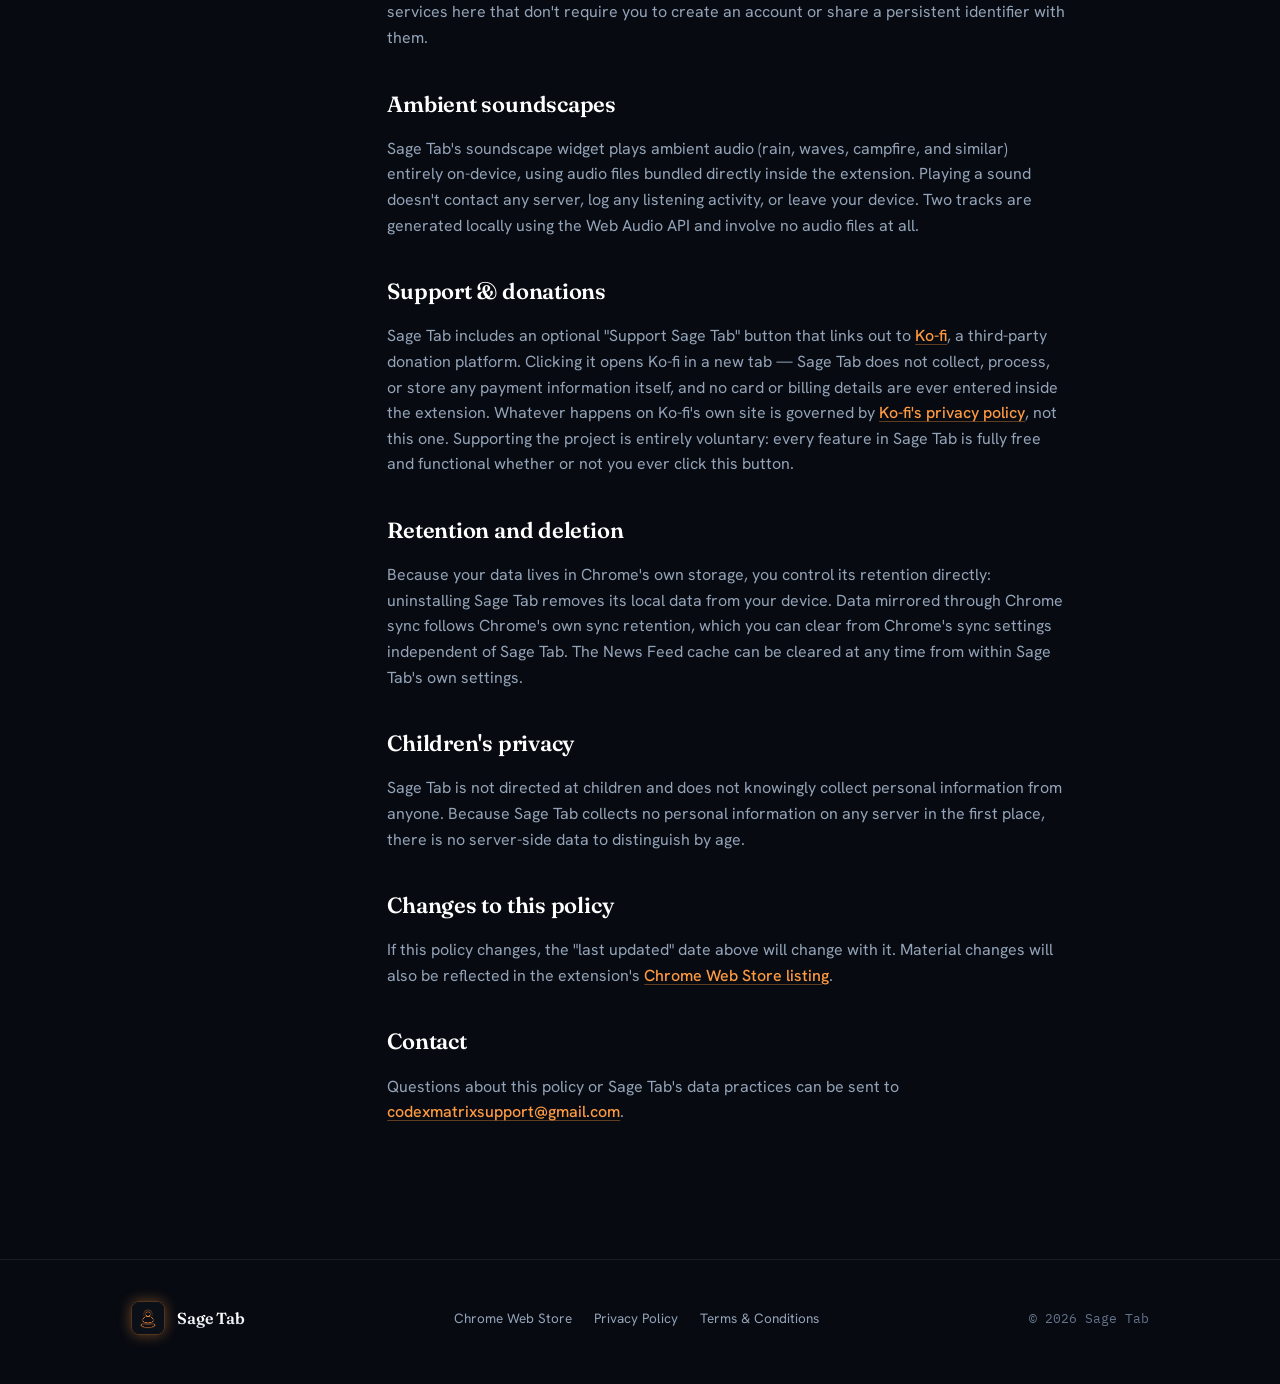
==== commit fcc74b9e: "Add official Chrome Web Store link and verified release banner across all pages" ====
--- a/privacy-policy.html
+++ b/privacy-policy.html
@@ -9,7 +9,7 @@
   <link rel="preconnect" href="https://fonts.googleapis.com" />
   <link rel="preconnect" href="https://fonts.gstatic.com" crossorigin />
   <link href="https://fonts.googleapis.com/css2?family=Fraunces:ital,wght@0,400..700;1,400..500&family=Hanken+Grotesk:wght@400;500;600;700&family=IBM+Plex+Mono:wght@400;500&display=swap" rel="stylesheet" />
-  <link rel="stylesheet" href="assets/style.css?v=4.0" />
+  <link rel="stylesheet" href="assets/style.css?v=6.0" />
 </head>
 <body>
 
@@ -18,18 +18,27 @@
       <img src="assets/sage-tab-badge.png?v=4.0" alt="Sage Tab Logo" />
       <span>Sage Tab</span>
     </a>
-    <ul class="nav-links">
-      <li><a href="index.html">Overview</a></li>
-      <li><a href="privacy-policy.html" aria-current="page">Privacy Policy</a></li>
-      <li><a href="terms.html">Terms &amp; Conditions</a></li>
-    </ul>
+    <div class="nav-right">
+      <ul class="nav-links">
+        <li><a href="index.html">Overview</a></li>
+        <li><a href="privacy-policy.html" aria-current="page">Privacy Policy</a></li>
+        <li><a href="terms.html">Terms &amp; Conditions</a></li>
+      </ul>
+      <a class="nav-cta" href="https://chromewebstore.google.com/detail/nnblfnhidlofhfkgldgpeemblahjbpkc?utm_source=item-share-cb" target="_blank" rel="noopener noreferrer">
+        <svg width="15" height="15" viewBox="0 0 24 24" fill="currentColor">
+          <path d="M12 0C8.21 0 4.831 1.757 2.632 4.501l3.953 6.848A5.454 5.454 0 0 1 12 6.545h10.691A12 12 0 0 0 12 0zM1.931 5.47A11.943 11.943 0 0 0 0 12c0 6.012 4.42 10.991 10.189 11.864l3.953-6.847a5.45 5.45 0 0 1-6.827-2.738L1.931 5.47zm13.12 7.075a5.454 5.454 0 0 1-1.396 4.795L8.318 23.49A11.95 11.95 0 0 0 12 24c6.627 0 12-5.373 12-12 0-.698-.06-1.382-.174-2.045H13.682l1.369 2.59z"/>
+          <circle cx="12" cy="12" r="3.273"/>
+        </svg>
+        <span>Add to Chrome</span>
+      </a>
+    </div>
   </nav>
 
   <div class="wrap">
     <div class="article-head">
       <p class="kicker">Legal · Privacy</p>
       <h1>Privacy Policy</h1>
-      <p class="meta">Last updated: September 12, 2026 · Applies to the Sage Tab Chrome extension</p>
+      <p class="meta">Last updated: September 12, 2026 · Applies to the <a href="https://chromewebstore.google.com/detail/nnblfnhidlofhfkgldgpeemblahjbpkc?utm_source=item-share-cb" target="_blank" rel="noopener noreferrer">Sage Tab Chrome extension ↗</a></p>
     </div>
 
     <div class="article-layout">
@@ -51,6 +60,33 @@
       </nav>
 
       <article class="prose">
+        <!-- Official Chrome Web Store Verified Release Card -->
+        <div class="cws-banner">
+          <div class="cws-banner-left">
+            <img src="assets/sage-tab-badge.png?v=4.0" alt="Sage Tab Icon" class="cws-banner-icon" />
+            <div class="cws-banner-meta">
+              <div class="cws-badge-row">
+                <span class="cws-ext-name">Sage Tab</span>
+                <span class="cws-badge-pill">
+                  <span class="cws-badge-dot"></span>
+                  Verified Release
+                </span>
+              </div>
+              <p class="cws-banner-sub">Chrome Web Store ID: <code>nnblfnhidlofhfkgldgpeemblahjbpkc</code></p>
+            </div>
+          </div>
+          <a class="cws-install-btn" href="https://chromewebstore.google.com/detail/nnblfnhidlofhfkgldgpeemblahjbpkc?utm_source=item-share-cb" target="_blank" rel="noopener noreferrer">
+            <svg width="16" height="16" viewBox="0 0 24 24" fill="currentColor">
+              <path d="M12 0C8.21 0 4.831 1.757 2.632 4.501l3.953 6.848A5.454 5.454 0 0 1 12 6.545h10.691A12 12 0 0 0 12 0zM1.931 5.47A11.943 11.943 0 0 0 0 12c0 6.012 4.42 10.991 10.189 11.864l3.953-6.847a5.45 5.45 0 0 1-6.827-2.738L1.931 5.47zm13.12 7.075a5.454 5.454 0 0 1-1.396 4.795L8.318 23.49A11.95 11.95 0 0 0 12 24c6.627 0 12-5.373 12-12 0-.698-.06-1.382-.174-2.045H13.682l1.369 2.59z"/>
+              <circle cx="12" cy="12" r="3.273"/>
+            </svg>
+            <span>View on Web Store</span>
+            <svg width="12" height="12" viewBox="0 0 24 24" fill="none" stroke="currentColor" stroke-width="2.5" stroke-linecap="round" stroke-linejoin="round">
+              <path d="M7 17L17 7M17 7H7M17 7V17"/>
+            </svg>
+          </a>
+        </div>
+
         <h2 id="summary">Summary</h2>
         <div class="callout">
           <strong>Sage Tab does not operate a server.</strong> There is nowhere for your data to go except your own device and, if you turn on Chrome sync, your own Google Account. We — the developer — never receive, see, or store any of it.
@@ -141,7 +177,7 @@
 
         <h2 id="changes">Changes to this policy</h2>
         <p>
-          If this policy changes, the "last updated" date above will change with it. Material changes will also be reflected in the extension's Chrome Web Store listing.
+          If this policy changes, the "last updated" date above will change with it. Material changes will also be reflected in the extension's <a href="https://chromewebstore.google.com/detail/nnblfnhidlofhfkgldgpeemblahjbpkc?utm_source=item-share-cb" target="_blank" rel="noopener noreferrer">Chrome Web Store listing</a>.
         </p>
 
         <h2 id="contact">Contact</h2>
@@ -160,6 +196,7 @@
         <span>Sage Tab</span>
       </a>
       <ul class="foot-links">
+        <li><a href="https://chromewebstore.google.com/detail/nnblfnhidlofhfkgldgpeemblahjbpkc?utm_source=item-share-cb" target="_blank" rel="noopener noreferrer">Chrome Web Store</a></li>
         <li><a href="privacy-policy.html">Privacy Policy</a></li>
         <li><a href="terms.html">Terms &amp; Conditions</a></li>
       </ul>
--- a/assets/style.css
+++ b/assets/style.css
@@ -152,6 +152,12 @@
   background: linear-gradient(180deg, #ffffff 40%, #cbd5e1 100%);
   -webkit-background-clip: text;
   -webkit-text-fill-color: transparent;
+}
+
+.nav-right {
+  display: flex;
+  align-items: center;
+  gap: clamp(14px, 2.5vw, 24px);
 }
 
 .nav-links {
@@ -187,6 +193,34 @@
   background: var(--orange);
   border-radius: 2px;
   box-shadow: 0 0 10px var(--orange-glow);
+}
+
+/* Nav Add to Chrome CTA button */
+.nav-cta {
+  display: inline-flex;
+  align-items: center;
+  gap: 8px;
+  padding: 8px 18px;
+  background: rgba(255, 154, 64, 0.12);
+  border: 1px solid rgba(255, 154, 64, 0.4);
+  color: #ffffff;
+  border-radius: 999px;
+  font-size: 13.5px;
+  font-weight: 600;
+  text-decoration: none;
+  box-shadow: 0 0 16px rgba(255, 154, 64, 0.15);
+  transition: transform 0.18s cubic-bezier(0.16, 1, 0.3, 1), background 0.18s ease, border-color 0.18s ease, box-shadow 0.18s ease, color 0.18s ease;
+  white-space: nowrap;
+}
+.nav-cta:hover {
+  background: linear-gradient(135deg, #ff9a40 0%, #ea580c 100%);
+  color: #070b11;
+  border-color: rgba(255, 154, 64, 0.85);
+  box-shadow: 0 0 24px rgba(255, 154, 64, 0.55), 0 4px 12px rgba(234, 88, 12, 0.4);
+  transform: translateY(-1px);
+}
+.nav-cta svg {
+  flex-shrink: 0;
 }
 
 /* ---------- hero ---------- */
@@ -287,6 +321,30 @@
   padding: 6px 16px;
   border-radius: 999px;
   margin: 0;
+  transition: transform 0.18s cubic-bezier(0.16, 1, 0.3, 1), background 0.18s ease, border-color 0.18s ease, box-shadow 0.18s ease, color 0.18s ease;
+}
+a.eyebrow {
+  text-decoration: none;
+}
+a.eyebrow:hover {
+  background: rgba(255, 154, 64, 0.22);
+  border-color: rgba(255, 154, 64, 0.65);
+  box-shadow: 0 0 24px rgba(255, 154, 64, 0.35);
+  transform: translateY(-1px);
+  color: #ffffff;
+}
+.eyebrow-dot {
+  width: 7px;
+  height: 7px;
+  border-radius: 50%;
+  background: #34d399;
+  box-shadow: 0 0 8px #34d399;
+  display: inline-block;
+  animation: pulseDot 2s infinite ease-in-out;
+}
+@keyframes pulseDot {
+  0%, 100% { opacity: 1; transform: scale(1); }
+  50% { opacity: 0.45; transform: scale(0.85); }
 }
 
 .hero h1 {
@@ -414,6 +472,453 @@
   line-height: 1.55;
 }
 
+/* ============================================================
+   Feature Showcase — Horizontal Cover Flow Section
+   ============================================================ */
+
+.showcase-section {
+  position: relative;
+  padding: clamp(36px, 4.5vw, 64px) 0 clamp(32px, 4vw, 56px);
+  background: radial-gradient(circle at 50% 15%, rgba(255, 154, 64, 0.07) 0%, rgba(7, 11, 17, 0) 65%),
+              linear-gradient(180deg, #070b11 0%, #0a0f19 50%, #070b11 100%);
+  border-bottom: 1px solid var(--hairline);
+  overflow: hidden;
+}
+
+.showcase-wrap {
+  position: relative;
+  max-width: 1480px;
+  margin: 0 auto;
+  padding: 0 24px;
+}
+
+/* Dynamic Text Header ABOVE images */
+.showcase-header {
+  text-align: center;
+  max-width: 840px;
+  margin: 0 auto 20px;
+  height: 144px;
+  min-height: 144px;
+  display: flex;
+  flex-direction: column;
+  align-items: center;
+  justify-content: flex-start;
+  transition: opacity 0.18s ease, transform 0.18s ease;
+}
+
+.showcase-header.fade-out {
+  opacity: 0;
+  transform: translateY(-4px);
+}
+
+.showcase-meta-row {
+  display: inline-flex;
+  align-items: center;
+  justify-content: center;
+  gap: 12px;
+  margin-bottom: 10px;
+  flex-shrink: 0;
+}
+
+.showcase-kicker-pill {
+  font-family: var(--font-mono);
+  font-size: 11px;
+  font-weight: 600;
+  text-transform: uppercase;
+  letter-spacing: 0.12em;
+  color: var(--orange);
+  background: rgba(255, 154, 64, 0.12);
+  border: 1px solid rgba(255, 154, 64, 0.35);
+  padding: 4px 14px;
+  border-radius: 999px;
+  box-shadow: 0 0 16px rgba(255, 154, 64, 0.18);
+  white-space: nowrap;
+}
+
+.showcase-counter {
+  font-family: var(--font-mono);
+  font-size: 12px;
+  font-weight: 500;
+  color: var(--text-dim);
+  background: rgba(255, 255, 255, 0.04);
+  border: 1px solid var(--hairline);
+  padding: 4px 12px;
+  border-radius: 999px;
+  white-space: nowrap;
+}
+
+.showcase-title {
+  font-family: var(--font-display);
+  font-size: clamp(22px, 2.8vw, 30px);
+  font-weight: 600;
+  color: #ffffff;
+  margin: 0 0 8px;
+  letter-spacing: -0.015em;
+  line-height: 1.25;
+  display: -webkit-box;
+  -webkit-line-clamp: 2;
+  -webkit-box-orient: vertical;
+  overflow: hidden;
+}
+
+.showcase-desc {
+  font-size: clamp(13.5px, 1.4vw, 15px);
+  color: var(--text-dim);
+  line-height: 1.5;
+  margin: 0;
+  max-width: 680px;
+  display: -webkit-box;
+  -webkit-line-clamp: 2;
+  -webkit-box-orient: vertical;
+  overflow: hidden;
+}
+
+/* Category Filter Pills */
+.showcase-pills-bar {
+  display: flex;
+  align-items: center;
+  justify-content: center;
+  flex-wrap: wrap;
+  gap: 8px;
+  margin: 0 auto 0;
+  max-width: 980px;
+  position: relative;
+  z-index: 20;
+}
+
+.showcase-pill {
+  background: rgba(255, 255, 255, 0.03);
+  border: 1px solid var(--hairline);
+  color: var(--text-dim);
+  font-family: var(--font-sans);
+  font-size: 12.5px;
+  font-weight: 500;
+  padding: 6px 14px;
+  border-radius: 20px;
+  cursor: pointer;
+  transition: all 0.2s ease;
+  white-space: nowrap;
+}
+
+.showcase-pill:hover {
+  background: rgba(255, 154, 64, 0.1);
+  color: #ffffff;
+  border-color: rgba(255, 154, 64, 0.32);
+}
+
+.showcase-pill.active {
+  background: var(--orange);
+  color: #070b11;
+  font-weight: 600;
+  border-color: var(--orange);
+  box-shadow: 0 0 18px rgba(255, 154, 64, 0.35);
+}
+
+/* Cover Flow Container & Stage */
+.coverflow-container {
+  position: relative;
+  width: 100%;
+  height: clamp(300px, 42vw, 550px);
+  display: flex;
+  align-items: center;
+  justify-content: center;
+  margin: 32px auto 0;
+  user-select: none;
+  overflow: visible;
+  z-index: 10;
+}
+
+.coverflow-stage {
+  position: relative;
+  width: 100%;
+  height: 100%;
+}
+
+.coverflow-stage.no-transition .coverflow-card {
+  transition: none !important;
+}
+
+/* Cover Flow Cards */
+.coverflow-card {
+  position: absolute;
+  left: 50%;
+  top: 50%;
+  width: clamp(300px, 50vw, 840px);
+  aspect-ratio: 16 / 9;
+  border-radius: 18px;
+  overflow: hidden;
+  background: #0b111c;
+  cursor: pointer;
+  transform-origin: center center;
+  will-change: transform, opacity, filter, box-shadow;
+  transition: transform 0.5s cubic-bezier(0.16, 1, 0.3, 1),
+              opacity 0.5s ease,
+              filter 0.5s ease,
+              box-shadow 0.5s ease,
+              border 0.5s ease;
+}
+
+.coverflow-card img {
+  width: 100%;
+  height: 100%;
+  object-fit: cover;
+  display: block;
+  pointer-events: none;
+}
+
+.coverflow-card .card-gloss {
+  position: absolute;
+  inset: 0;
+  background: linear-gradient(135deg, rgba(255, 255, 255, 0.08) 0%, rgba(255, 255, 255, 0) 50%, rgba(0, 0, 0, 0.25) 100%);
+  pointer-events: none;
+}
+
+/* Active Center Card (Zoomed & prominent, with ample top margin below pills) */
+.coverflow-card.active {
+  transform: translate(-50%, -50%) scale(1.08);
+  z-index: 15;
+  opacity: 1;
+  filter: grayscale(0%) brightness(1.02) contrast(1.02);
+  border: 2px solid rgba(255, 154, 64, 0.85);
+  box-shadow: 0 0 60px rgba(255, 154, 64, 0.48), 0 25px 70px rgba(0, 0, 0, 0.95);
+  cursor: default;
+}
+
+/* Desaturated Side Cards */
+.coverflow-card.side {
+  filter: grayscale(100%) brightness(0.65) contrast(0.95);
+  border: 1px solid rgba(255, 255, 255, 0.1);
+  box-shadow: 0 16px 36px rgba(0, 0, 0, 0.65);
+}
+
+.coverflow-card.side:hover {
+  filter: grayscale(60%) brightness(0.85);
+  opacity: 0.65;
+}
+
+/* Immediate Left / Right (pos-1) */
+.coverflow-card.side.left.pos-1 {
+  transform: translate(calc(-50% - 66%), -50%) scale(0.78);
+  z-index: 5;
+  opacity: 0.36;
+}
+
+.coverflow-card.side.right.pos-1 {
+  transform: translate(calc(-50% + 66%), -50%) scale(0.78);
+  z-index: 5;
+  opacity: 0.36;
+}
+
+/* Outer Left / Right (pos-2) */
+.coverflow-card.side.left.pos-2 {
+  transform: translate(calc(-50% - 114%), -50%) scale(0.64);
+  z-index: 2;
+  opacity: 0.15;
+  border-color: rgba(255, 255, 255, 0.05);
+}
+
+.coverflow-card.side.right.pos-2 {
+  transform: translate(calc(-50% + 114%), -50%) scale(0.64);
+  z-index: 2;
+  opacity: 0.15;
+  border-color: rgba(255, 255, 255, 0.05);
+}
+
+/* Transition buffer cards (pos-3) & Hidden */
+.coverflow-card.side.left.pos-3 {
+  transform: translate(calc(-50% - 154%), -50%) scale(0.55);
+  z-index: 1;
+  opacity: 0;
+  pointer-events: none;
+  visibility: hidden;
+}
+
+.coverflow-card.side.right.pos-3 {
+  transform: translate(calc(-50% + 154%), -50%) scale(0.55);
+  z-index: 1;
+  opacity: 0;
+  pointer-events: none;
+  visibility: hidden;
+}
+
+.coverflow-card.hidden {
+  transform: translate(-50%, -50%) scale(0.5);
+  opacity: 0;
+  pointer-events: none;
+  visibility: hidden;
+  display: none;
+}
+
+/* Navigation Arrow Buttons */
+.coverflow-nav-btn {
+  position: absolute;
+  top: 50%;
+  transform: translateY(-50%);
+  z-index: 25;
+  width: 46px;
+  height: 46px;
+  border-radius: 50%;
+  background: rgba(13, 19, 29, 0.88);
+  border: 1px solid rgba(255, 154, 64, 0.35);
+  color: #ffffff;
+  display: flex;
+  align-items: center;
+  justify-content: center;
+  cursor: pointer;
+  backdrop-filter: blur(14px);
+  -webkit-backdrop-filter: blur(14px);
+  box-shadow: 0 10px 28px rgba(0, 0, 0, 0.7);
+  transition: all 0.22s ease;
+}
+
+.coverflow-nav-btn:hover {
+  background: var(--orange);
+  color: #070b11;
+  border-color: var(--orange);
+  box-shadow: 0 0 24px rgba(255, 154, 64, 0.5);
+  transform: translateY(-50%) scale(1.08);
+}
+
+.coverflow-nav-btn.prev-btn {
+  left: 12px;
+}
+
+.coverflow-nav-btn.next-btn {
+  right: 12px;
+}
+
+/* Footer progress & hints */
+.showcase-footer-bar {
+  display: flex;
+  flex-direction: column;
+  align-items: center;
+  gap: 12px;
+  margin-top: 26px;
+}
+
+.showcase-progress-track {
+  width: min(300px, 75vw);
+  height: 3px;
+  background: rgba(255, 255, 255, 0.08);
+  border-radius: 999px;
+  overflow: hidden;
+}
+
+.showcase-progress-bar {
+  height: 100%;
+  width: 2%;
+  background: linear-gradient(90deg, #ff7a1a, var(--orange));
+  border-radius: 999px;
+  box-shadow: 0 0 10px rgba(255, 154, 64, 0.5);
+  transition: width 0.35s ease;
+}
+
+.showcase-hint {
+  display: inline-flex;
+  align-items: center;
+  gap: 8px;
+  font-size: 12px;
+  color: var(--text-dim);
+  opacity: 0.75;
+  font-family: var(--font-mono);
+}
+
+.showcase-hint svg {
+  color: var(--orange);
+}
+
+/* Responsive Breakpoints */
+@media (max-width: 900px) {
+  .showcase-header {
+    min-height: 130px;
+    margin-bottom: 20px;
+  }
+  .coverflow-container {
+    height: clamp(260px, 48vw, 440px);
+  }
+  .coverflow-card {
+    width: clamp(300px, 74vw, 680px);
+  }
+  .coverflow-card.active {
+    transform: translate(-50%, -50%) scale(1.08);
+  }
+  .coverflow-card.side.left.pos-1 {
+    transform: translate(calc(-50% - 72%), -50%) scale(0.78);
+    opacity: 0.3;
+  }
+  .coverflow-card.side.right.pos-1 {
+    transform: translate(calc(-50% + 72%), -50%) scale(0.78);
+    opacity: 0.3;
+  }
+  .coverflow-card.side.left.pos-2,
+  .coverflow-card.side.right.pos-2 {
+    opacity: 0;
+    pointer-events: none;
+  }
+}
+
+@media (max-width: 640px) {
+  .showcase-section {
+    padding: 40px 0 36px;
+  }
+  .showcase-wrap {
+    padding: 0 16px;
+  }
+  .showcase-header {
+    min-height: auto;
+    margin-bottom: 18px;
+  }
+  .showcase-title {
+    font-size: 22px;
+  }
+  .showcase-desc {
+    font-size: 13.5px;
+    line-height: 1.5;
+  }
+  .showcase-pills-bar {
+    flex-wrap: nowrap;
+    overflow-x: auto;
+    justify-content: flex-start;
+    padding: 0 4px 8px;
+    margin-bottom: 22px;
+    scrollbar-width: none;
+    -webkit-overflow-scrolling: touch;
+  }
+  .showcase-pills-bar::-webkit-scrollbar {
+    display: none;
+  }
+  .coverflow-container {
+    height: clamp(220px, 56vw, 320px);
+  }
+  .coverflow-card {
+    width: 86vw;
+    border-radius: 14px;
+  }
+  .coverflow-card.active {
+    transform: translate(-50%, -50%) scale(1.04);
+    border-width: 1.5px;
+    box-shadow: 0 0 36px rgba(255, 154, 64, 0.45), 0 16px 36px rgba(0, 0, 0, 0.88);
+  }
+  .coverflow-card.side.left.pos-1 {
+    transform: translate(calc(-50% - 82%), -50%) scale(0.76);
+    opacity: 0.18;
+  }
+  .coverflow-card.side.right.pos-1 {
+    transform: translate(calc(-50% + 82%), -50%) scale(0.76);
+    opacity: 0.18;
+  }
+  .coverflow-nav-btn {
+    width: 38px;
+    height: 38px;
+  }
+  .coverflow-nav-btn.prev-btn {
+    left: 4px;
+  }
+  .coverflow-nav-btn.next-btn {
+    right: 4px;
+  }
+}
+
 /* ---------- section shell (index sections) ---------- */
 
 .section {
@@ -511,6 +1016,18 @@
   color: var(--text-faint);
   font-size: 13.5px;
   font-family: var(--font-mono);
+}
+.article-head .meta a {
+  color: var(--orange);
+  text-decoration: none;
+  border-bottom: 1px solid rgba(255, 154, 64, 0.4);
+  padding-bottom: 1px;
+  font-weight: 500;
+  transition: all 0.15s ease;
+}
+.article-head .meta a:hover {
+  color: #ffffff;
+  border-bottom-color: #ffffff;
 }
 
 .article-layout {
@@ -617,6 +1134,125 @@
   color: var(--text);
 }
 
+/* Chrome Web Store Verified Release Card */
+.cws-banner {
+  display: flex;
+  align-items: center;
+  justify-content: space-between;
+  gap: 20px;
+  padding: 16px 20px;
+  margin: 0 0 28px;
+  background: linear-gradient(135deg, rgba(17, 24, 39, 0.95) 0%, rgba(13, 19, 30, 0.98) 100%);
+  border: 1px solid rgba(255, 154, 64, 0.35);
+  border-radius: var(--radius-md);
+  box-shadow: 0 12px 32px -8px rgba(0, 0, 0, 0.65), 0 0 24px rgba(255, 154, 64, 0.1);
+  backdrop-filter: blur(12px);
+  -webkit-backdrop-filter: blur(12px);
+  position: relative;
+  overflow: hidden;
+}
+.cws-banner::before {
+  content: "";
+  position: absolute;
+  top: 0;
+  left: 0;
+  right: 0;
+  height: 2px;
+  background: linear-gradient(90deg, transparent, var(--orange), transparent);
+  opacity: 0.8;
+}
+.cws-banner-left {
+  display: flex;
+  align-items: center;
+  gap: 16px;
+}
+.cws-banner-icon {
+  width: 44px;
+  height: 44px;
+  border-radius: 10px;
+  border: 1px solid rgba(255, 154, 64, 0.35);
+  box-shadow: 0 0 14px rgba(255, 154, 64, 0.25);
+  flex-shrink: 0;
+  object-fit: cover;
+}
+.cws-banner-meta {
+  display: flex;
+  flex-direction: column;
+  gap: 4px;
+}
+.cws-badge-row {
+  display: flex;
+  align-items: center;
+  gap: 8px;
+  flex-wrap: wrap;
+}
+.cws-badge-pill {
+  display: inline-flex;
+  align-items: center;
+  gap: 5px;
+  font-family: var(--font-mono);
+  font-size: 11px;
+  letter-spacing: 0.04em;
+  text-transform: uppercase;
+  font-weight: 600;
+  color: #34d399;
+  background: rgba(16, 185, 129, 0.12);
+  border: 1px solid rgba(16, 185, 129, 0.3);
+  padding: 2px 8px;
+  border-radius: 999px;
+}
+.cws-badge-dot {
+  width: 6px;
+  height: 6px;
+  border-radius: 50%;
+  background: #34d399;
+  box-shadow: 0 0 6px #34d399;
+}
+.cws-ext-name {
+  font-family: var(--font-display);
+  font-weight: 600;
+  font-size: 16px;
+  color: #ffffff;
+}
+.cws-banner-sub {
+  font-size: 13px;
+  color: var(--text-dim);
+  margin: 0;
+}
+.cws-banner-sub code {
+  font-family: var(--font-mono);
+  font-size: 11.5px;
+  background: rgba(255, 255, 255, 0.06);
+  padding: 1px 6px;
+  border-radius: 4px;
+  color: var(--orange);
+}
+.cws-install-btn {
+  display: inline-flex;
+  align-items: center;
+  gap: 8px;
+  padding: 10px 20px;
+  background: linear-gradient(135deg, #ff9a40 0%, #ea580c 100%);
+  color: #070b11;
+  border-radius: 999px;
+  font-size: 13.5px;
+  font-weight: 700;
+  text-decoration: none;
+  box-shadow: 0 0 0 1px rgba(255, 154, 64, 0.4), 0 8px 20px -6px rgba(249, 115, 22, 0.6);
+  transition: transform 0.18s cubic-bezier(0.16, 1, 0.3, 1), background 0.18s ease, box-shadow 0.18s ease;
+  white-space: nowrap;
+  flex-shrink: 0;
+}
+.cws-install-btn:hover {
+  background: linear-gradient(135deg, #ffb366 0%, #f97316 100%);
+  color: #04070a;
+  box-shadow: 0 0 0 1px rgba(255, 154, 64, 0.6), 0 12px 28px -6px rgba(249, 115, 22, 0.75);
+  transform: translateY(-1px);
+}
+.cws-install-btn svg {
+  flex-shrink: 0;
+}
+
 /* ---------- footer ---------- */
 
 footer {
@@ -687,8 +1323,13 @@
   .site-nav {
     flex-direction: column;
     align-items: center;
+    gap: 14px;
+    padding: 14px 16px;
+  }
+  .nav-right {
+    flex-direction: column;
     gap: 12px;
-    padding: 12px 16px;
+    width: 100%;
   }
   .nav-links {
     gap: 16px;
@@ -697,6 +1338,25 @@
   }
   .nav-links a {
     font-size: 13.5px;
+  }
+  .nav-cta {
+    width: 100%;
+    justify-content: center;
+    padding: 10px 16px;
+  }
+  .cws-banner {
+    flex-direction: column;
+    align-items: stretch;
+    padding: 18px 16px;
+    gap: 16px;
+  }
+  .cws-banner-left {
+    align-items: flex-start;
+  }
+  .cws-install-btn {
+    width: 100%;
+    justify-content: center;
+    padding: 12px 18px;
   }
 
   .hero {
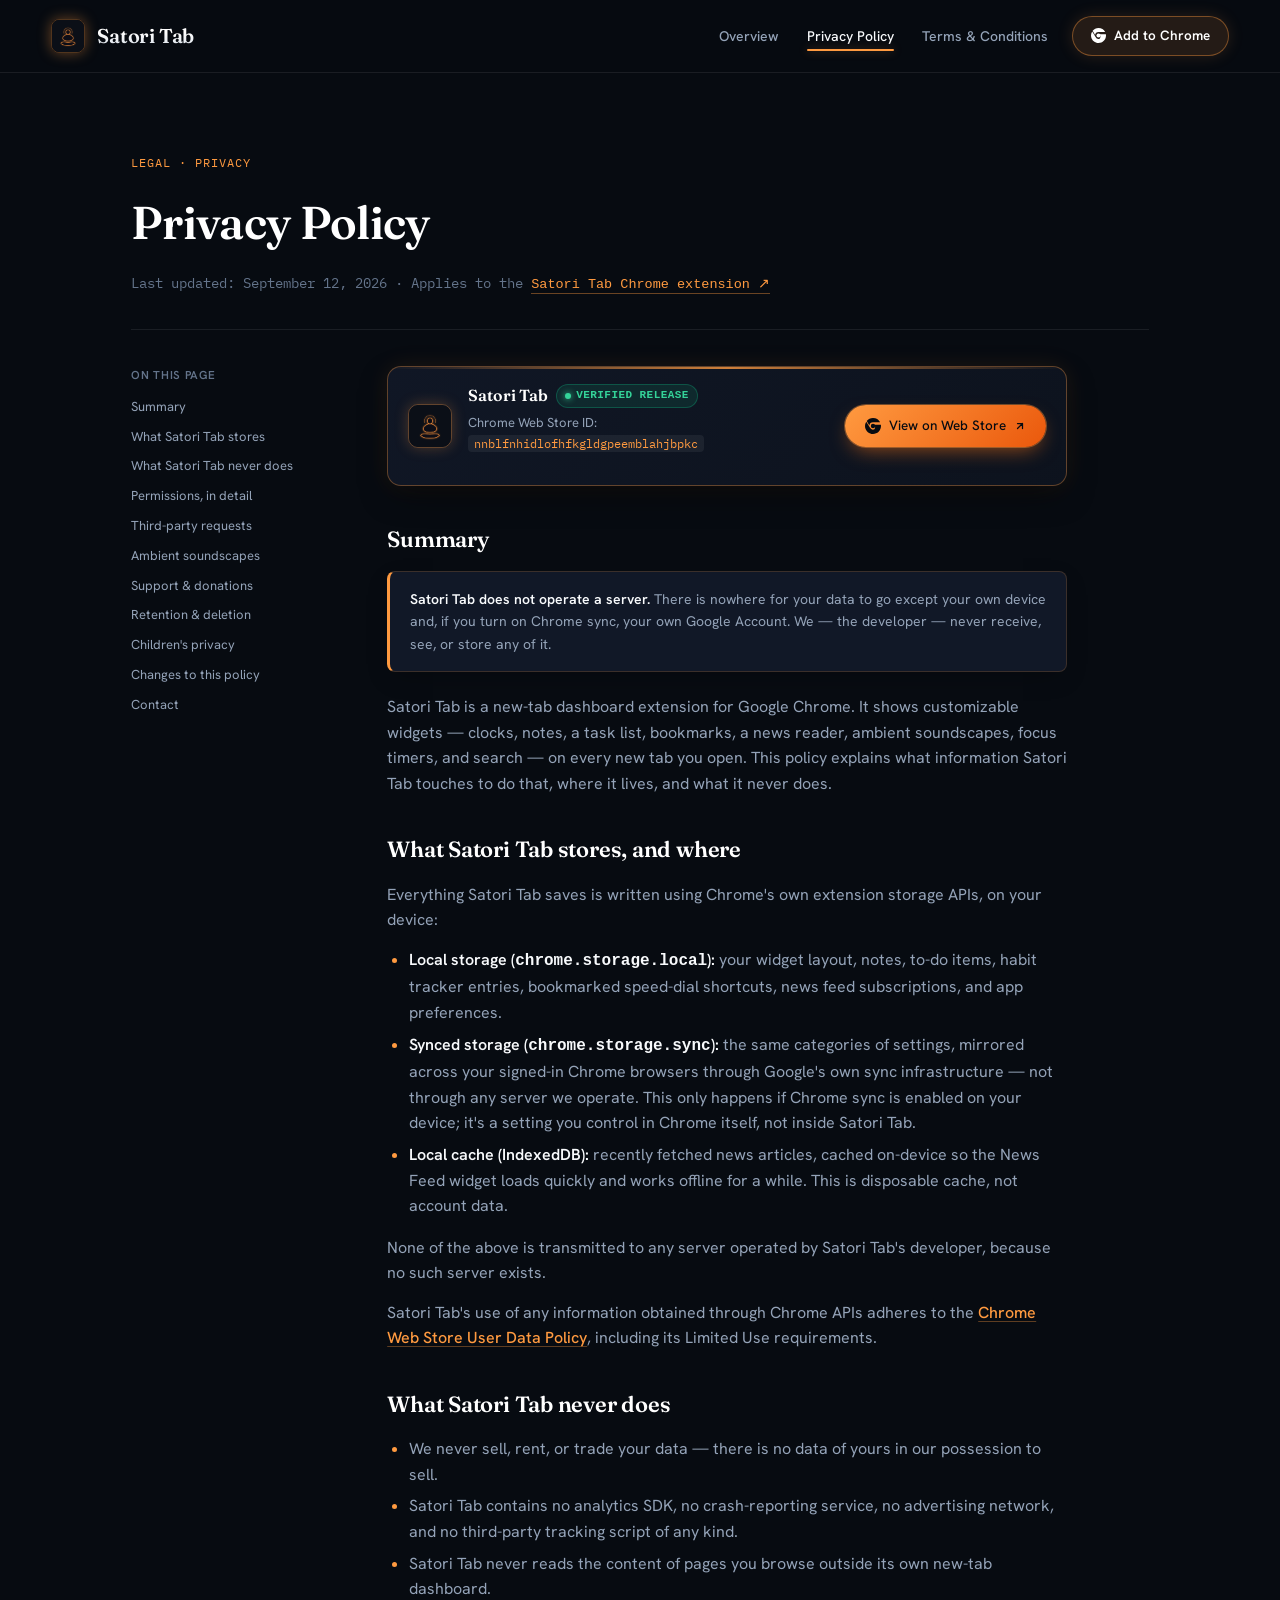
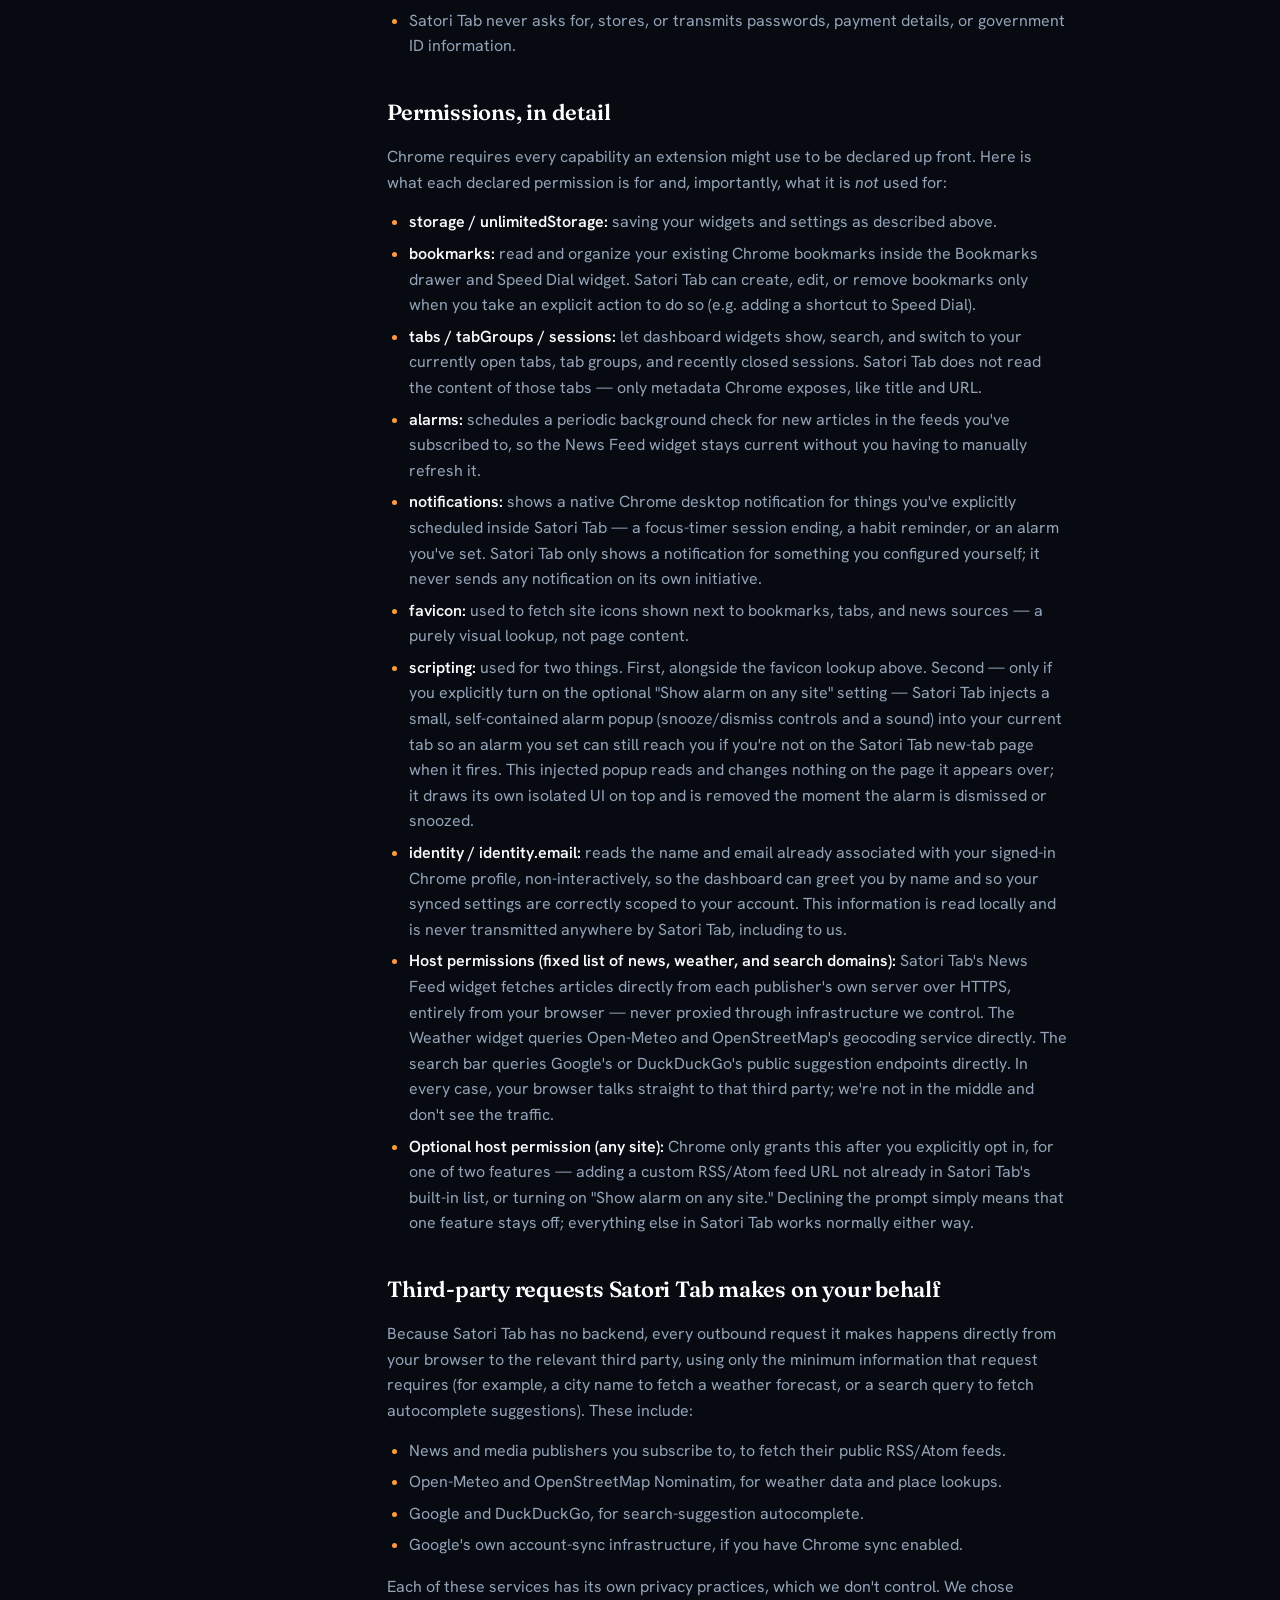
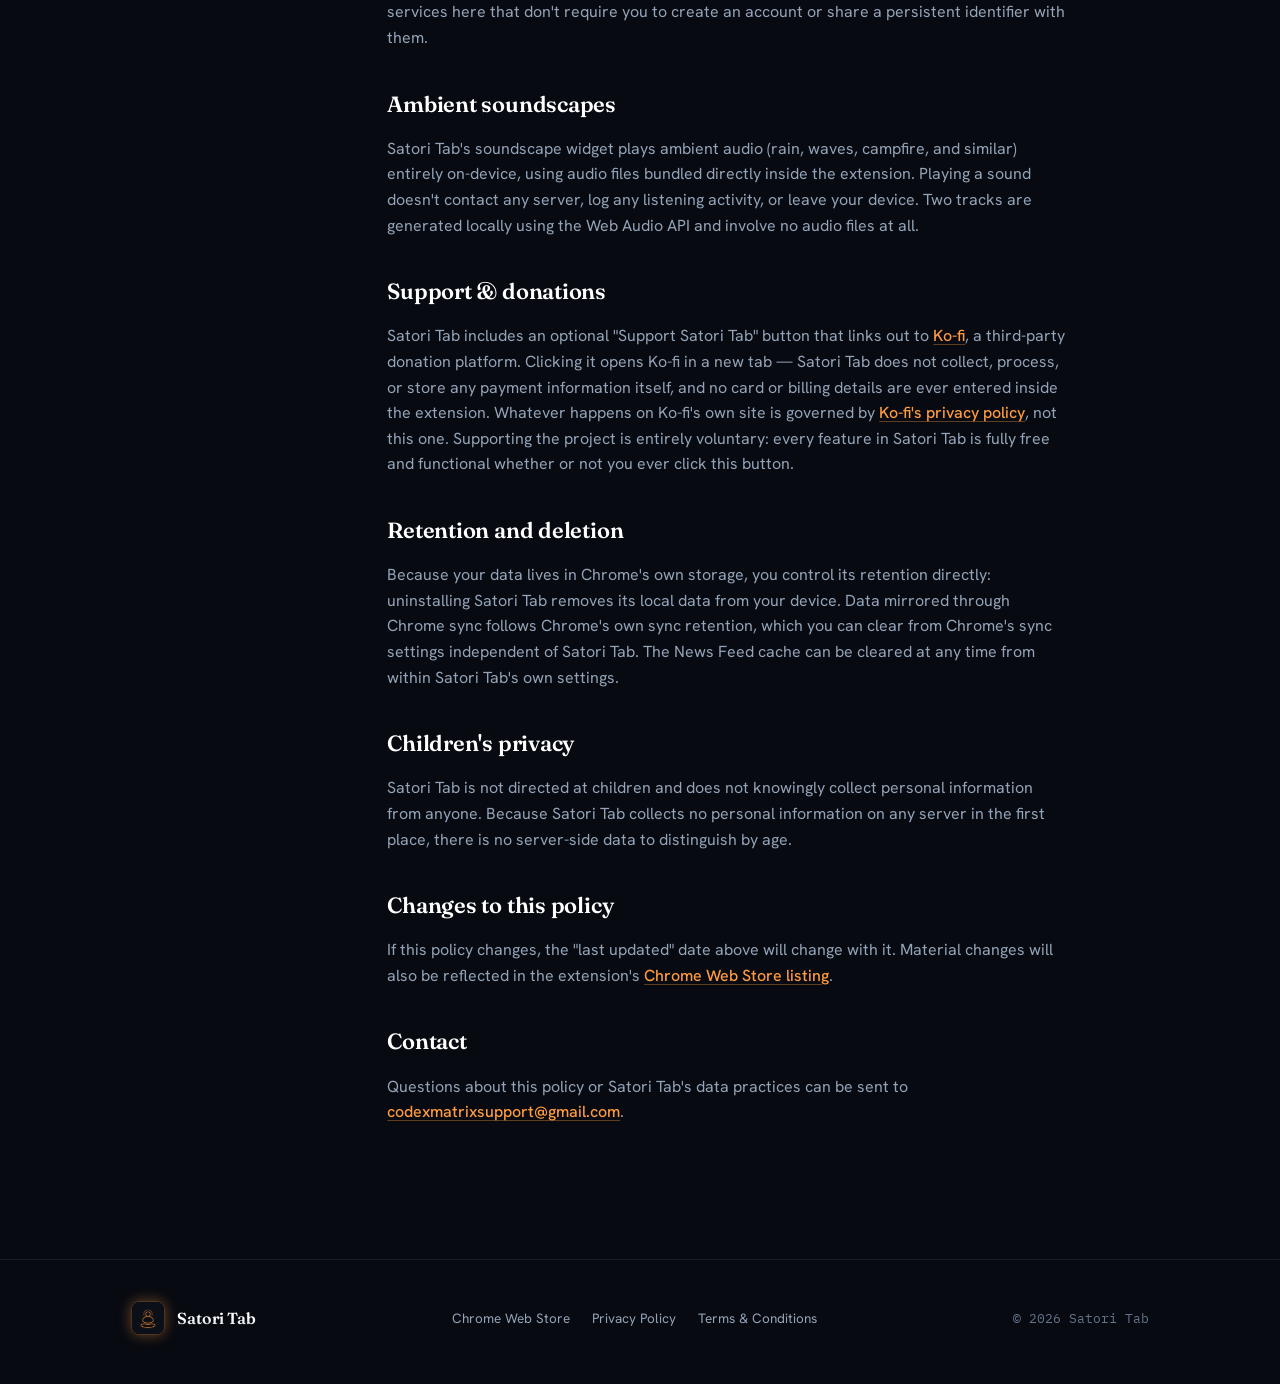
==== commit e2715e8c: "Rebrand to Satori Tab with high-DPI crisp presentation slides" ====
--- a/privacy-policy.html
+++ b/privacy-policy.html
@@ -3,9 +3,9 @@
 <head>
   <meta charset="UTF-8" />
   <meta name="viewport" content="width=device-width, initial-scale=1.0" />
-  <title>Privacy Policy — Sage Tab</title>
-  <meta name="description" content="How the Sage Tab Chrome extension handles data: what it stores, what it never sends anywhere, and why each permission exists." />
-  <link rel="icon" href="assets/sage-tab-badge.png?v=4.0" />
+  <title>Privacy Policy — Satori Tab</title>
+  <meta name="description" content="How the Satori Tab Chrome extension handles data: what it stores, what it never sends anywhere, and why each permission exists." />
+  <link rel="icon" href="assets/satori-tab-badge.png?v=4.0" />
   <link rel="preconnect" href="https://fonts.googleapis.com" />
   <link rel="preconnect" href="https://fonts.gstatic.com" crossorigin />
   <link href="https://fonts.googleapis.com/css2?family=Fraunces:ital,wght@0,400..700;1,400..500&family=Hanken+Grotesk:wght@400;500;600;700&family=IBM+Plex+Mono:wght@400;500&display=swap" rel="stylesheet" />
@@ -15,8 +15,8 @@
 
   <nav class="site-nav">
     <a class="brand" href="index.html">
-      <img src="assets/sage-tab-badge.png?v=4.0" alt="Sage Tab Logo" />
-      <span>Sage Tab</span>
+      <img src="assets/satori-tab-badge.png?v=4.0" alt="Satori Tab Logo" />
+      <span>Satori Tab</span>
     </a>
     <div class="nav-right">
       <ul class="nav-links">
@@ -38,7 +38,7 @@
     <div class="article-head">
       <p class="kicker">Legal · Privacy</p>
       <h1>Privacy Policy</h1>
-      <p class="meta">Last updated: September 12, 2026 · Applies to the <a href="https://chromewebstore.google.com/detail/nnblfnhidlofhfkgldgpeemblahjbpkc?utm_source=item-share-cb" target="_blank" rel="noopener noreferrer">Sage Tab Chrome extension ↗</a></p>
+      <p class="meta">Last updated: September 12, 2026 · Applies to the <a href="https://chromewebstore.google.com/detail/nnblfnhidlofhfkgldgpeemblahjbpkc?utm_source=item-share-cb" target="_blank" rel="noopener noreferrer">Satori Tab Chrome extension ↗</a></p>
     </div>
 
     <div class="article-layout">
@@ -46,8 +46,8 @@
         <h4>On this page</h4>
         <ol>
           <li><a href="#summary">Summary</a></li>
-          <li><a href="#what-we-store">What Sage Tab stores</a></li>
-          <li><a href="#what-we-never-do">What Sage Tab never does</a></li>
+          <li><a href="#what-we-store">What Satori Tab stores</a></li>
+          <li><a href="#what-we-never-do">What Satori Tab never does</a></li>
           <li><a href="#permissions">Permissions, in detail</a></li>
           <li><a href="#third-parties">Third-party requests</a></li>
           <li><a href="#soundscapes">Ambient soundscapes</a></li>
@@ -63,10 +63,10 @@
         <!-- Official Chrome Web Store Verified Release Card -->
         <div class="cws-banner">
           <div class="cws-banner-left">
-            <img src="assets/sage-tab-badge.png?v=4.0" alt="Sage Tab Icon" class="cws-banner-icon" />
+            <img src="assets/satori-tab-badge.png?v=4.0" alt="Satori Tab Icon" class="cws-banner-icon" />
             <div class="cws-banner-meta">
               <div class="cws-badge-row">
-                <span class="cws-ext-name">Sage Tab</span>
+                <span class="cws-ext-name">Satori Tab</span>
                 <span class="cws-badge-pill">
                   <span class="cws-badge-dot"></span>
                   Verified Release
@@ -89,57 +89,57 @@
 
         <h2 id="summary">Summary</h2>
         <div class="callout">
-          <strong>Sage Tab does not operate a server.</strong> There is nowhere for your data to go except your own device and, if you turn on Chrome sync, your own Google Account. We — the developer — never receive, see, or store any of it.
+          <strong>Satori Tab does not operate a server.</strong> There is nowhere for your data to go except your own device and, if you turn on Chrome sync, your own Google Account. We — the developer — never receive, see, or store any of it.
         </div>
         <p>
-          Sage Tab is a new-tab dashboard extension for Google Chrome. It shows customizable
+          Satori Tab is a new-tab dashboard extension for Google Chrome. It shows customizable
           widgets — clocks, notes, a task list, bookmarks, a news reader, ambient
           soundscapes, focus timers, and search — on every new tab you open. This
-          policy explains what information Sage Tab touches to do that, where it lives,
+          policy explains what information Satori Tab touches to do that, where it lives,
           and what it never does.
         </p>
 
-        <h2 id="what-we-store">What Sage Tab stores, and where</h2>
-        <p>Everything Sage Tab saves is written using Chrome's own extension storage APIs, on your device:</p>
+        <h2 id="what-we-store">What Satori Tab stores, and where</h2>
+        <p>Everything Satori Tab saves is written using Chrome's own extension storage APIs, on your device:</p>
         <ul>
           <li><strong>Local storage (<code>chrome.storage.local</code>):</strong> your widget layout, notes, to-do items, habit tracker entries, bookmarked speed-dial shortcuts, news feed subscriptions, and app preferences.</li>
-          <li><strong>Synced storage (<code>chrome.storage.sync</code>):</strong> the same categories of settings, mirrored across your signed-in Chrome browsers through Google's own sync infrastructure — not through any server we operate. This only happens if Chrome sync is enabled on your device; it's a setting you control in Chrome itself, not inside Sage Tab.</li>
+          <li><strong>Synced storage (<code>chrome.storage.sync</code>):</strong> the same categories of settings, mirrored across your signed-in Chrome browsers through Google's own sync infrastructure — not through any server we operate. This only happens if Chrome sync is enabled on your device; it's a setting you control in Chrome itself, not inside Satori Tab.</li>
           <li><strong>Local cache (IndexedDB):</strong> recently fetched news articles, cached on-device so the News Feed widget loads quickly and works offline for a while. This is disposable cache, not account data.</li>
         </ul>
-        <p>None of the above is transmitted to any server operated by Sage Tab's developer, because no such server exists.</p>
-        <p>Sage Tab's use of any information obtained through Chrome APIs adheres to the <a href="https://developer.chrome.com/docs/webstore/program-policies/limited-use" target="_blank" rel="noopener noreferrer">Chrome Web Store User Data Policy</a>, including its Limited Use requirements.</p>
-
-        <h2 id="what-we-never-do">What Sage Tab never does</h2>
+        <p>None of the above is transmitted to any server operated by Satori Tab's developer, because no such server exists.</p>
+        <p>Satori Tab's use of any information obtained through Chrome APIs adheres to the <a href="https://developer.chrome.com/docs/webstore/program-policies/limited-use" target="_blank" rel="noopener noreferrer">Chrome Web Store User Data Policy</a>, including its Limited Use requirements.</p>
+
+        <h2 id="what-we-never-do">What Satori Tab never does</h2>
         <ul>
           <li>We never sell, rent, or trade your data — there is no data of yours in our possession to sell.</li>
-          <li>Sage Tab contains no analytics SDK, no crash-reporting service, no advertising network, and no third-party tracking script of any kind.</li>
-          <li>Sage Tab never reads the content of pages you browse outside its own new-tab dashboard.</li>
-          <li>Sage Tab never asks for, stores, or transmits passwords, payment details, or government ID information.</li>
+          <li>Satori Tab contains no analytics SDK, no crash-reporting service, no advertising network, and no third-party tracking script of any kind.</li>
+          <li>Satori Tab never reads the content of pages you browse outside its own new-tab dashboard.</li>
+          <li>Satori Tab never asks for, stores, or transmits passwords, payment details, or government ID information.</li>
         </ul>
 
         <h2 id="permissions">Permissions, in detail</h2>
         <p>Chrome requires every capability an extension might use to be declared up front. Here is what each declared permission is for and, importantly, what it is <em>not</em> used for:</p>
         <ul>
           <li><strong>storage / unlimitedStorage:</strong> saving your widgets and settings as described above.</li>
-          <li><strong>bookmarks:</strong> read and organize your existing Chrome bookmarks inside the Bookmarks drawer and Speed Dial widget. Sage Tab can create, edit, or remove bookmarks only when you take an explicit action to do so (e.g. adding a shortcut to Speed Dial).</li>
-          <li><strong>tabs / tabGroups / sessions:</strong> let dashboard widgets show, search, and switch to your currently open tabs, tab groups, and recently closed sessions. Sage Tab does not read the content of those tabs — only metadata Chrome exposes, like title and URL.</li>
+          <li><strong>bookmarks:</strong> read and organize your existing Chrome bookmarks inside the Bookmarks drawer and Speed Dial widget. Satori Tab can create, edit, or remove bookmarks only when you take an explicit action to do so (e.g. adding a shortcut to Speed Dial).</li>
+          <li><strong>tabs / tabGroups / sessions:</strong> let dashboard widgets show, search, and switch to your currently open tabs, tab groups, and recently closed sessions. Satori Tab does not read the content of those tabs — only metadata Chrome exposes, like title and URL.</li>
           <li><strong>alarms:</strong> schedules a periodic background check for new articles in the feeds you've subscribed to, so the News Feed widget stays current without you having to manually refresh it.</li>
-          <li><strong>notifications:</strong> shows a native Chrome desktop notification for things you've explicitly scheduled inside Sage Tab — a focus-timer session ending, a habit reminder, or an alarm you've set. Sage Tab only shows a notification for something you configured yourself; it never sends any notification on its own initiative.</li>
+          <li><strong>notifications:</strong> shows a native Chrome desktop notification for things you've explicitly scheduled inside Satori Tab — a focus-timer session ending, a habit reminder, or an alarm you've set. Satori Tab only shows a notification for something you configured yourself; it never sends any notification on its own initiative.</li>
           <li><strong>favicon:</strong> used to fetch site icons shown next to bookmarks, tabs, and news sources — a purely visual lookup, not page content.</li>
-          <li><strong>scripting:</strong> used for two things. First, alongside the favicon lookup above. Second — only if you explicitly turn on the optional "Show alarm on any site" setting — Sage Tab injects a small, self-contained alarm popup (snooze/dismiss controls and a sound) into your current tab so an alarm you set can still reach you if you're not on the Sage Tab new-tab page when it fires. This injected popup reads and changes nothing on the page it appears over; it draws its own isolated UI on top and is removed the moment the alarm is dismissed or snoozed.</li>
+          <li><strong>scripting:</strong> used for two things. First, alongside the favicon lookup above. Second — only if you explicitly turn on the optional "Show alarm on any site" setting — Satori Tab injects a small, self-contained alarm popup (snooze/dismiss controls and a sound) into your current tab so an alarm you set can still reach you if you're not on the Satori Tab new-tab page when it fires. This injected popup reads and changes nothing on the page it appears over; it draws its own isolated UI on top and is removed the moment the alarm is dismissed or snoozed.</li>
           <li>
-            <strong>identity / identity.email:</strong> reads the name and email already associated with your signed-in Chrome profile, non-interactively, so the dashboard can greet you by name and so your synced settings are correctly scoped to your account. This information is read locally and is never transmitted anywhere by Sage Tab, including to us.
+            <strong>identity / identity.email:</strong> reads the name and email already associated with your signed-in Chrome profile, non-interactively, so the dashboard can greet you by name and so your synced settings are correctly scoped to your account. This information is read locally and is never transmitted anywhere by Satori Tab, including to us.
           </li>
           <li>
-            <strong>Host permissions (fixed list of news, weather, and search domains):</strong> Sage Tab's News Feed widget fetches articles directly from each publisher's own server over HTTPS, entirely from your browser — never proxied through infrastructure we control. The Weather widget queries Open-Meteo and OpenStreetMap's geocoding service directly. The search bar queries Google's or DuckDuckGo's public suggestion endpoints directly. In every case, your browser talks straight to that third party; we're not in the middle and don't see the traffic.
+            <strong>Host permissions (fixed list of news, weather, and search domains):</strong> Satori Tab's News Feed widget fetches articles directly from each publisher's own server over HTTPS, entirely from your browser — never proxied through infrastructure we control. The Weather widget queries Open-Meteo and OpenStreetMap's geocoding service directly. The search bar queries Google's or DuckDuckGo's public suggestion endpoints directly. In every case, your browser talks straight to that third party; we're not in the middle and don't see the traffic.
           </li>
           <li>
-            <strong>Optional host permission (any site):</strong> Chrome only grants this after you explicitly opt in, for one of two features — adding a custom RSS/Atom feed URL not already in Sage Tab's built-in list, or turning on "Show alarm on any site." Declining the prompt simply means that one feature stays off; everything else in Sage Tab works normally either way.
+            <strong>Optional host permission (any site):</strong> Chrome only grants this after you explicitly opt in, for one of two features — adding a custom RSS/Atom feed URL not already in Satori Tab's built-in list, or turning on "Show alarm on any site." Declining the prompt simply means that one feature stays off; everything else in Satori Tab works normally either way.
           </li>
         </ul>
 
-        <h2 id="third-parties">Third-party requests Sage Tab makes on your behalf</h2>
-        <p>Because Sage Tab has no backend, every outbound request it makes happens directly from your browser to the relevant third party, using only the minimum information that request requires (for example, a city name to fetch a weather forecast, or a search query to fetch autocomplete suggestions). These include:</p>
+        <h2 id="third-parties">Third-party requests Satori Tab makes on your behalf</h2>
+        <p>Because Satori Tab has no backend, every outbound request it makes happens directly from your browser to the relevant third party, using only the minimum information that request requires (for example, a city name to fetch a weather forecast, or a search query to fetch autocomplete suggestions). These include:</p>
         <ul>
           <li>News and media publishers you subscribe to, to fetch their public RSS/Atom feeds.</li>
           <li>Open-Meteo and OpenStreetMap Nominatim, for weather data and place lookups.</li>
@@ -150,29 +150,29 @@
 
         <h2 id="soundscapes">Ambient soundscapes</h2>
         <p>
-          Sage Tab's soundscape widget plays ambient audio (rain, waves, campfire, and similar) entirely on-device, using audio files bundled directly inside the extension. Playing a sound doesn't contact any server, log any listening activity, or leave your device. Two tracks are generated locally using the Web Audio API and involve no audio files at all.
+          Satori Tab's soundscape widget plays ambient audio (rain, waves, campfire, and similar) entirely on-device, using audio files bundled directly inside the extension. Playing a sound doesn't contact any server, log any listening activity, or leave your device. Two tracks are generated locally using the Web Audio API and involve no audio files at all.
         </p>
 
         <h2 id="support">Support &amp; donations</h2>
         <p>
-          Sage Tab includes an optional "Support Sage Tab" button that links out to
+          Satori Tab includes an optional "Support Satori Tab" button that links out to
           <a href="https://ko-fi.com/codexmatrix" target="_blank" rel="noopener noreferrer">Ko-fi</a>,
-          a third-party donation platform. Clicking it opens Ko-fi in a new tab — Sage Tab does not collect,
+          a third-party donation platform. Clicking it opens Ko-fi in a new tab — Satori Tab does not collect,
           process, or store any payment information itself, and no card or billing details are ever
           entered inside the extension. Whatever happens on Ko-fi's own site is governed by
           <a href="https://more.ko-fi.com/privacy-policy" target="_blank" rel="noopener noreferrer">Ko-fi's privacy policy</a>,
-          not this one. Supporting the project is entirely voluntary: every feature in Sage Tab is fully
+          not this one. Supporting the project is entirely voluntary: every feature in Satori Tab is fully
           free and functional whether or not you ever click this button.
         </p>
 
         <h2 id="retention">Retention and deletion</h2>
         <p>
-          Because your data lives in Chrome's own storage, you control its retention directly: uninstalling Sage Tab removes its local data from your device. Data mirrored through Chrome sync follows Chrome's own sync retention, which you can clear from Chrome's sync settings independent of Sage Tab. The News Feed cache can be cleared at any time from within Sage Tab's own settings.
+          Because your data lives in Chrome's own storage, you control its retention directly: uninstalling Satori Tab removes its local data from your device. Data mirrored through Chrome sync follows Chrome's own sync retention, which you can clear from Chrome's sync settings independent of Satori Tab. The News Feed cache can be cleared at any time from within Satori Tab's own settings.
         </p>
 
         <h2 id="children">Children's privacy</h2>
         <p>
-          Sage Tab is not directed at children and does not knowingly collect personal information from anyone. Because Sage Tab collects no personal information on any server in the first place, there is no server-side data to distinguish by age.
+          Satori Tab is not directed at children and does not knowingly collect personal information from anyone. Because Satori Tab collects no personal information on any server in the first place, there is no server-side data to distinguish by age.
         </p>
 
         <h2 id="changes">Changes to this policy</h2>
@@ -182,7 +182,7 @@
 
         <h2 id="contact">Contact</h2>
         <p>
-          Questions about this policy or Sage Tab's data practices can be sent to
+          Questions about this policy or Satori Tab's data practices can be sent to
           <a href="mailto:codexmatrixsupport@gmail.com">codexmatrixsupport@gmail.com</a>.
         </p>
       </article>
@@ -192,15 +192,15 @@
   <footer>
     <div class="wrap footer-inner">
       <a class="brand" href="index.html">
-        <img src="assets/sage-tab-badge.png?v=4.0" alt="Sage Tab Logo" />
-        <span>Sage Tab</span>
+        <img src="assets/satori-tab-badge.png?v=4.0" alt="Satori Tab Logo" />
+        <span>Satori Tab</span>
       </a>
       <ul class="foot-links">
         <li><a href="https://chromewebstore.google.com/detail/nnblfnhidlofhfkgldgpeemblahjbpkc?utm_source=item-share-cb" target="_blank" rel="noopener noreferrer">Chrome Web Store</a></li>
         <li><a href="privacy-policy.html">Privacy Policy</a></li>
         <li><a href="terms.html">Terms &amp; Conditions</a></li>
       </ul>
-      <p class="copyright">© 2026 Sage Tab</p>
+      <p class="copyright">© 2026 Satori Tab</p>
     </div>
   </footer>
 </body>
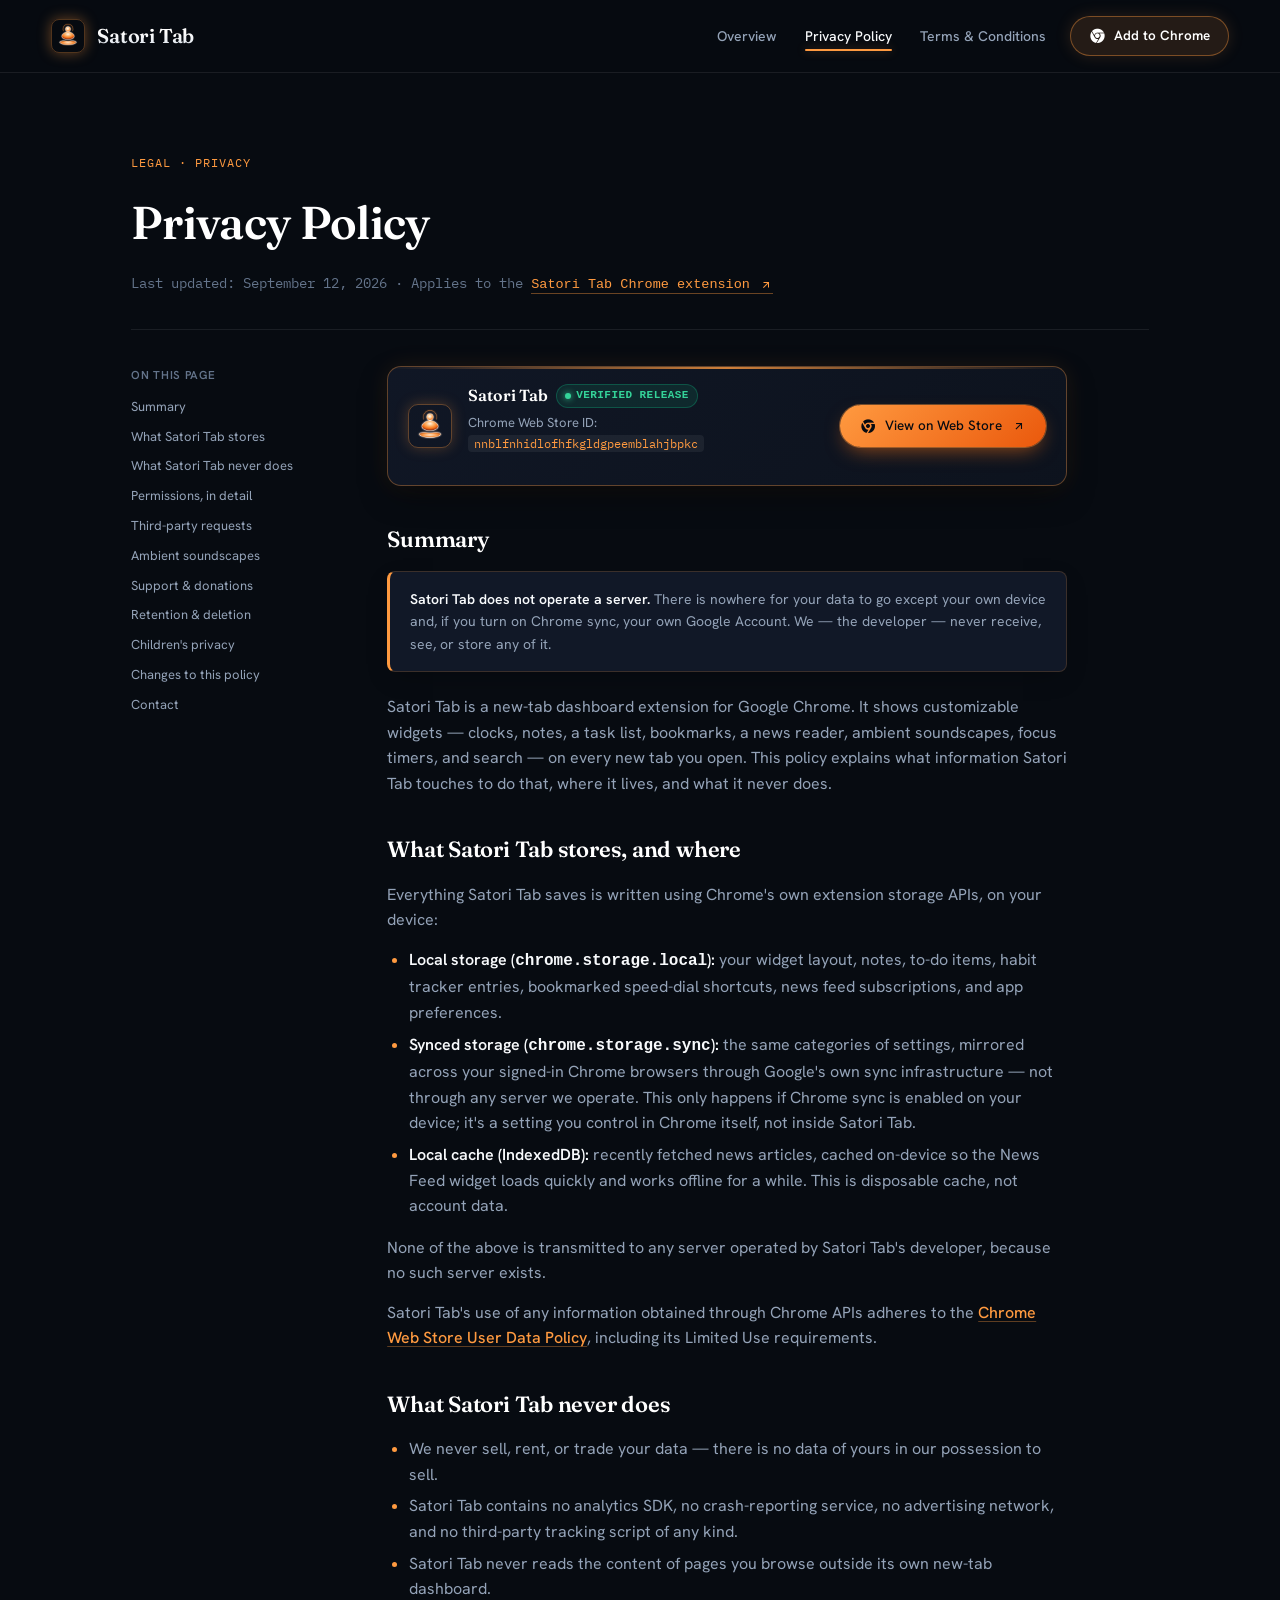
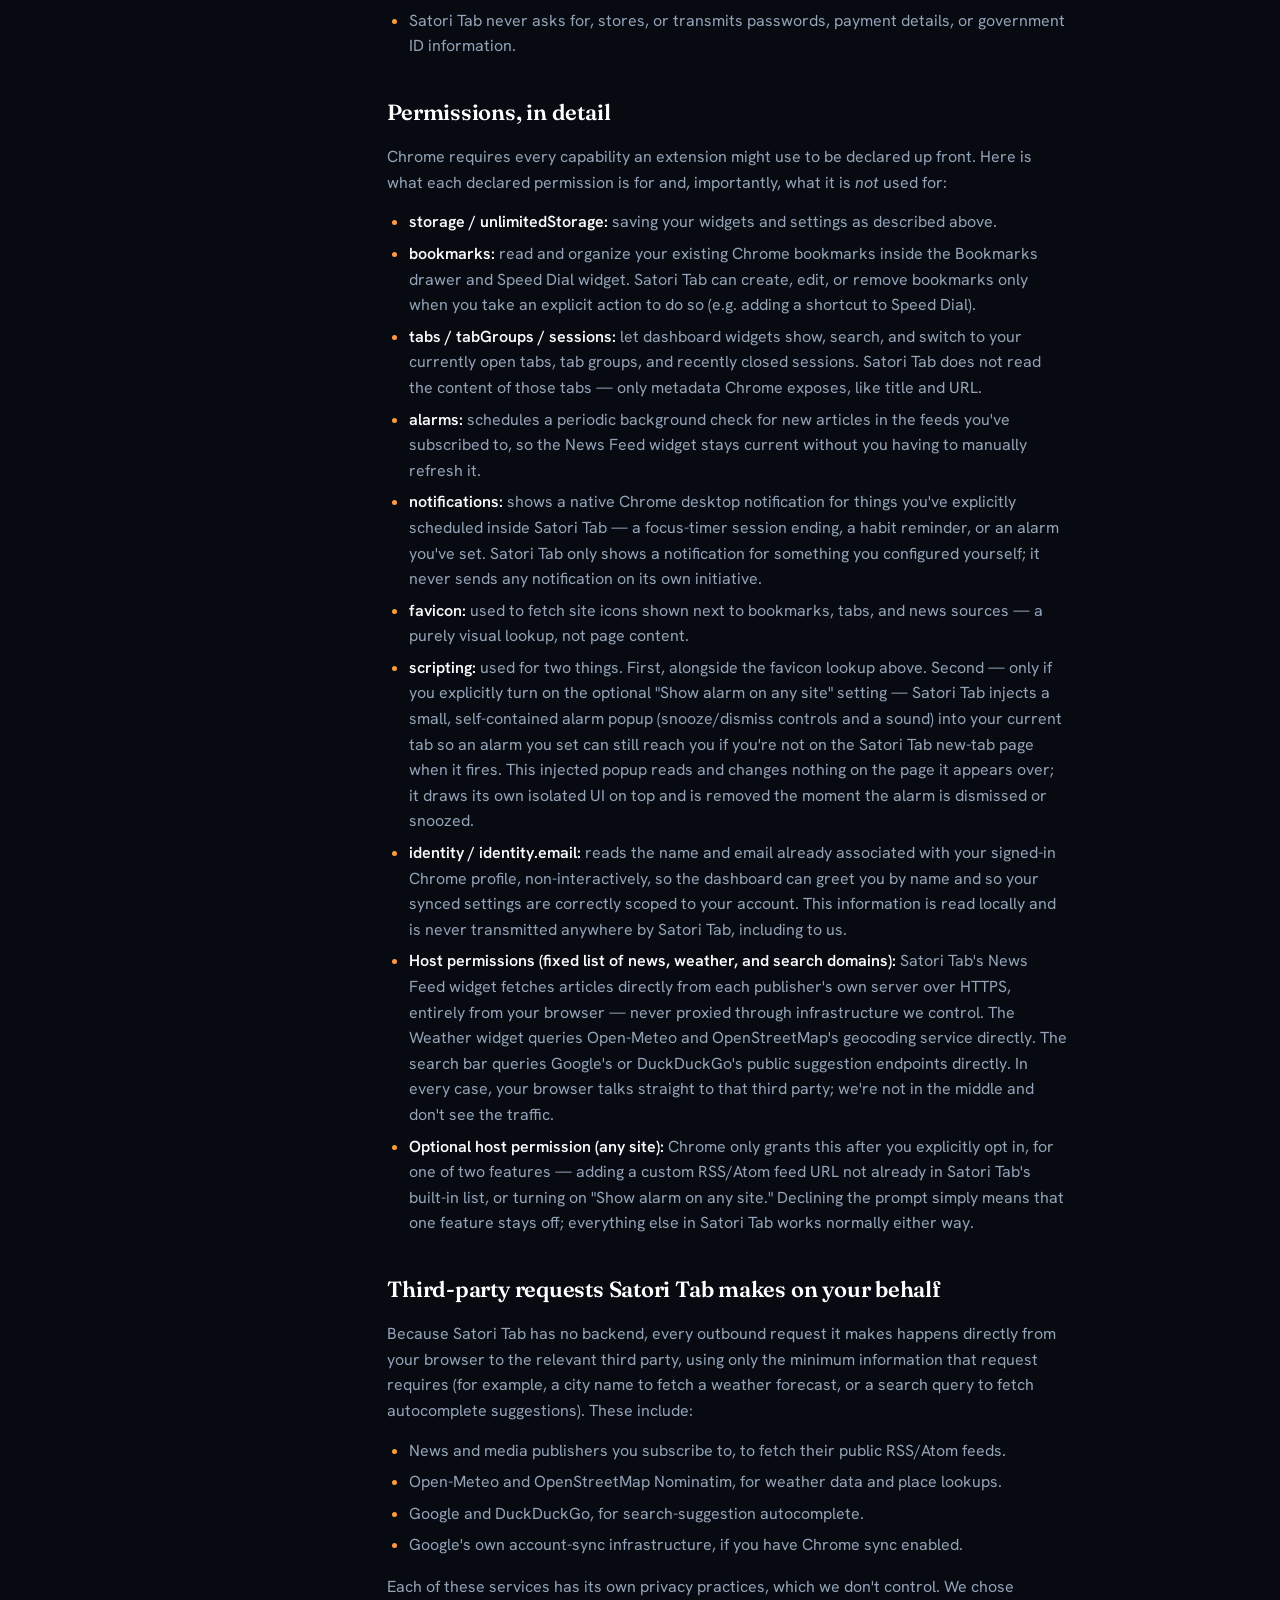
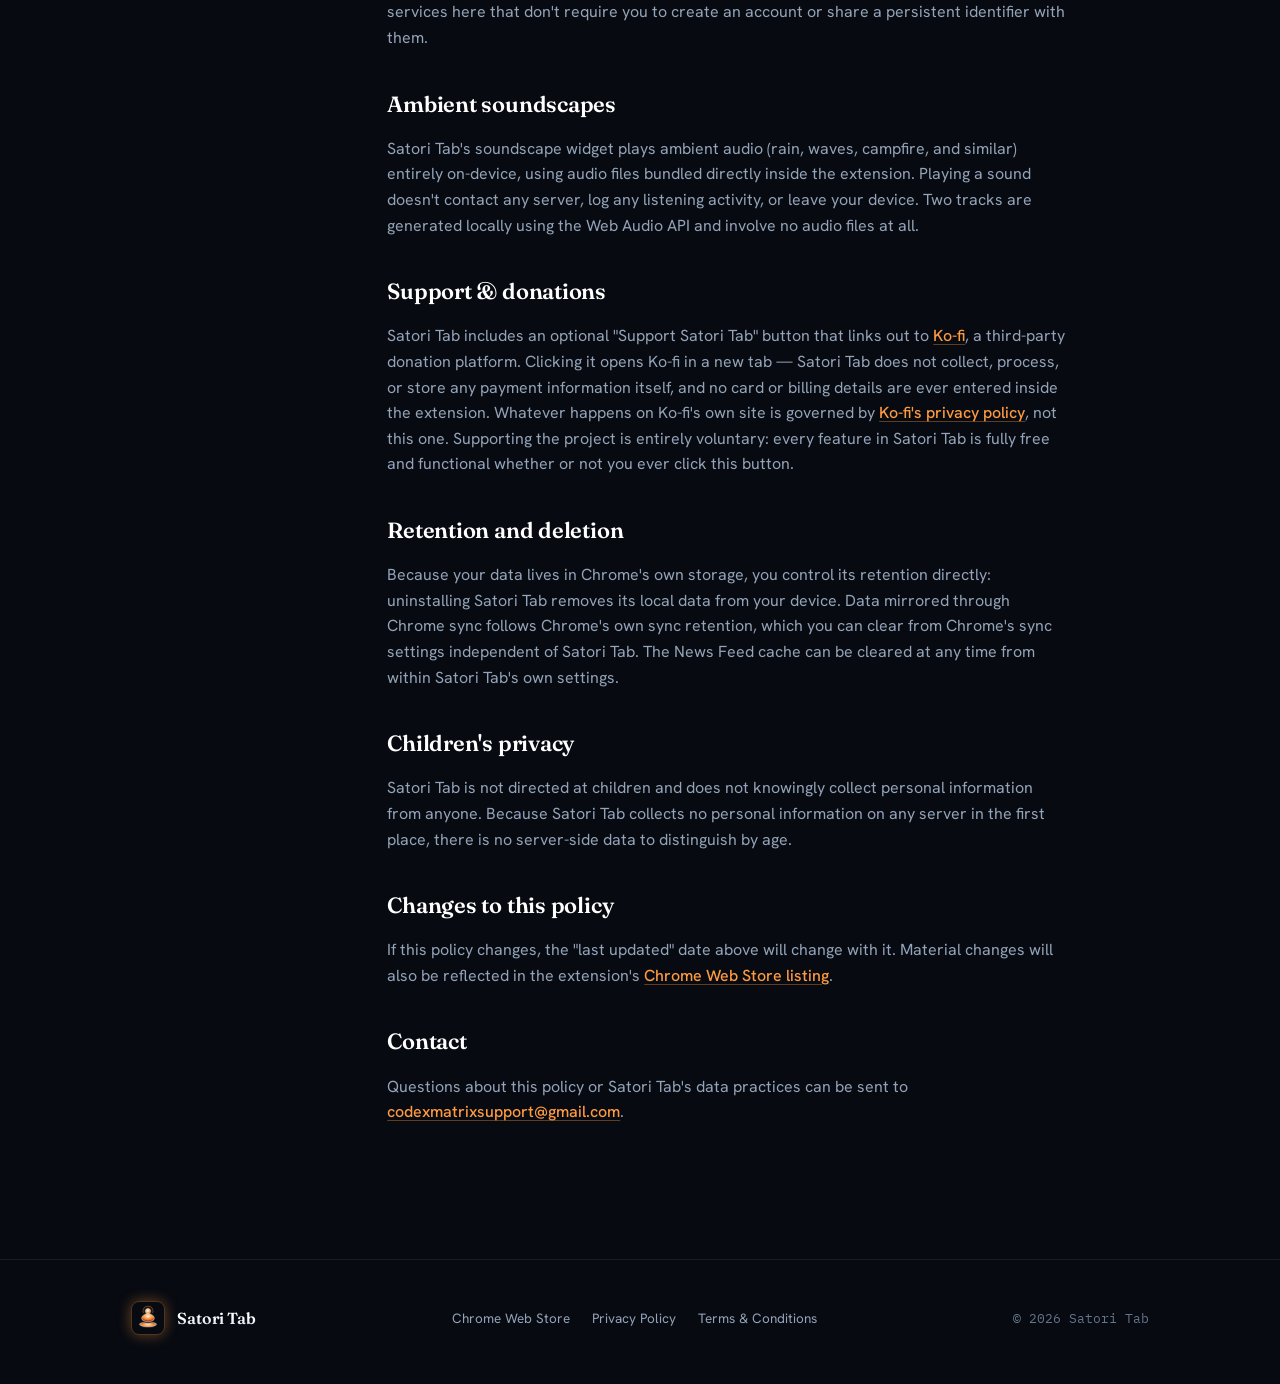
==== commit 3076babe: "feat: add custom stylesheet and remixicon assets for public web pages" ====
--- a/privacy-policy.html
+++ b/privacy-policy.html
@@ -9,6 +9,7 @@
   <link rel="preconnect" href="https://fonts.googleapis.com" />
   <link rel="preconnect" href="https://fonts.gstatic.com" crossorigin />
   <link href="https://fonts.googleapis.com/css2?family=Fraunces:ital,wght@0,400..700;1,400..500&family=Hanken+Grotesk:wght@400;500;600;700&family=IBM+Plex+Mono:wght@400;500&display=swap" rel="stylesheet" />
+  <link rel="stylesheet" href="assets/remixicon.css" />
   <link rel="stylesheet" href="assets/style.css?v=6.0" />
 </head>
 <body>
@@ -25,10 +26,7 @@
         <li><a href="terms.html">Terms &amp; Conditions</a></li>
       </ul>
       <a class="nav-cta" href="https://chromewebstore.google.com/detail/nnblfnhidlofhfkgldgpeemblahjbpkc?utm_source=item-share-cb" target="_blank" rel="noopener noreferrer">
-        <svg width="15" height="15" viewBox="0 0 24 24" fill="currentColor">
-          <path d="M12 0C8.21 0 4.831 1.757 2.632 4.501l3.953 6.848A5.454 5.454 0 0 1 12 6.545h10.691A12 12 0 0 0 12 0zM1.931 5.47A11.943 11.943 0 0 0 0 12c0 6.012 4.42 10.991 10.189 11.864l3.953-6.847a5.45 5.45 0 0 1-6.827-2.738L1.931 5.47zm13.12 7.075a5.454 5.454 0 0 1-1.396 4.795L8.318 23.49A11.95 11.95 0 0 0 12 24c6.627 0 12-5.373 12-12 0-.698-.06-1.382-.174-2.045H13.682l1.369 2.59z"/>
-          <circle cx="12" cy="12" r="3.273"/>
-        </svg>
+        <i class="ri-chrome-fill" aria-hidden="true"></i>
         <span>Add to Chrome</span>
       </a>
     </div>
@@ -38,7 +36,7 @@
     <div class="article-head">
       <p class="kicker">Legal · Privacy</p>
       <h1>Privacy Policy</h1>
-      <p class="meta">Last updated: September 12, 2026 · Applies to the <a href="https://chromewebstore.google.com/detail/nnblfnhidlofhfkgldgpeemblahjbpkc?utm_source=item-share-cb" target="_blank" rel="noopener noreferrer">Satori Tab Chrome extension ↗</a></p>
+      <p class="meta">Last updated: September 12, 2026 · Applies to the <a href="https://chromewebstore.google.com/detail/nnblfnhidlofhfkgldgpeemblahjbpkc?utm_source=item-share-cb" target="_blank" rel="noopener noreferrer">Satori Tab Chrome extension <i class="ri-arrow-right-up-line" aria-hidden="true"></i></a></p>
     </div>
 
     <div class="article-layout">
@@ -76,14 +74,9 @@
             </div>
           </div>
           <a class="cws-install-btn" href="https://chromewebstore.google.com/detail/nnblfnhidlofhfkgldgpeemblahjbpkc?utm_source=item-share-cb" target="_blank" rel="noopener noreferrer">
-            <svg width="16" height="16" viewBox="0 0 24 24" fill="currentColor">
-              <path d="M12 0C8.21 0 4.831 1.757 2.632 4.501l3.953 6.848A5.454 5.454 0 0 1 12 6.545h10.691A12 12 0 0 0 12 0zM1.931 5.47A11.943 11.943 0 0 0 0 12c0 6.012 4.42 10.991 10.189 11.864l3.953-6.847a5.45 5.45 0 0 1-6.827-2.738L1.931 5.47zm13.12 7.075a5.454 5.454 0 0 1-1.396 4.795L8.318 23.49A11.95 11.95 0 0 0 12 24c6.627 0 12-5.373 12-12 0-.698-.06-1.382-.174-2.045H13.682l1.369 2.59z"/>
-              <circle cx="12" cy="12" r="3.273"/>
-            </svg>
+            <i class="ri-chrome-fill" aria-hidden="true"></i>
             <span>View on Web Store</span>
-            <svg width="12" height="12" viewBox="0 0 24 24" fill="none" stroke="currentColor" stroke-width="2.5" stroke-linecap="round" stroke-linejoin="round">
-              <path d="M7 17L17 7M17 7H7M17 7V17"/>
-            </svg>
+            <i class="ri-arrow-right-up-line" aria-hidden="true"></i>
           </a>
         </div>
 
--- a/assets/style.css
+++ b/assets/style.css
@@ -219,8 +219,11 @@
   box-shadow: 0 0 24px rgba(255, 154, 64, 0.55), 0 4px 12px rgba(234, 88, 12, 0.4);
   transform: translateY(-1px);
 }
+.nav-cta i,
 .nav-cta svg {
   flex-shrink: 0;
+  font-size: 16px;
+  line-height: 1;
 }
 
 /* ---------- hero ---------- */
@@ -333,6 +336,16 @@
   transform: translateY(-1px);
   color: #ffffff;
 }
+.eyebrow i {
+  font-size: 13px;
+  line-height: 1;
+  color: var(--orange);
+  transition: transform 0.18s cubic-bezier(0.16, 1, 0.3, 1), color 0.18s ease;
+}
+a.eyebrow:hover i {
+  transform: translate(1px, -1px);
+  color: #ffffff;
+}
 .eyebrow-dot {
   width: 7px;
   height: 7px;
@@ -410,6 +423,11 @@
   box-shadow: 0 0 0 1px rgba(255, 154, 64, 0.7), 0 16px 36px -8px rgba(249, 115, 22, 0.75);
   transform: translateY(-1px);
 }
+.btn-primary i {
+  font-size: 18px;
+  line-height: 1;
+  flex-shrink: 0;
+}
 .btn-ghost {
   background: rgba(255, 255, 255, 0.05);
   border-color: var(--surface-border);
@@ -457,6 +475,10 @@
   justify-content: center;
   margin-bottom: 16px;
   box-shadow: 0 0 12px rgba(255, 154, 64, 0.15);
+}
+.practice-cell .glyph i {
+  font-size: 20px;
+  line-height: 1;
 }
 .practice-cell h3 {
   font-family: var(--font-display);
@@ -770,6 +792,10 @@
   box-shadow: 0 10px 28px rgba(0, 0, 0, 0.7);
   transition: all 0.22s ease;
 }
+.coverflow-nav-btn i {
+  font-size: 24px;
+  line-height: 1;
+}
 
 .coverflow-nav-btn:hover {
   background: var(--orange);
@@ -823,8 +849,11 @@
   font-family: var(--font-mono);
 }
 
+.showcase-hint i,
 .showcase-hint svg {
   color: var(--orange);
+  font-size: 15px;
+  line-height: 1;
 }
 
 /* Responsive Breakpoints */
@@ -1249,8 +1278,20 @@
   box-shadow: 0 0 0 1px rgba(255, 154, 64, 0.6), 0 12px 28px -6px rgba(249, 115, 22, 0.75);
   transform: translateY(-1px);
 }
+.cws-install-btn i,
 .cws-install-btn svg {
   flex-shrink: 0;
+  font-size: 16px;
+  line-height: 1;
+}
+.cws-install-btn i.ri-arrow-right-up-line {
+  font-size: 13px;
+  margin-left: 2px;
+}
+.meta a i {
+  font-size: 12px;
+  margin-left: 2px;
+  vertical-align: -1px;
 }
 
 /* ---------- footer ---------- */
